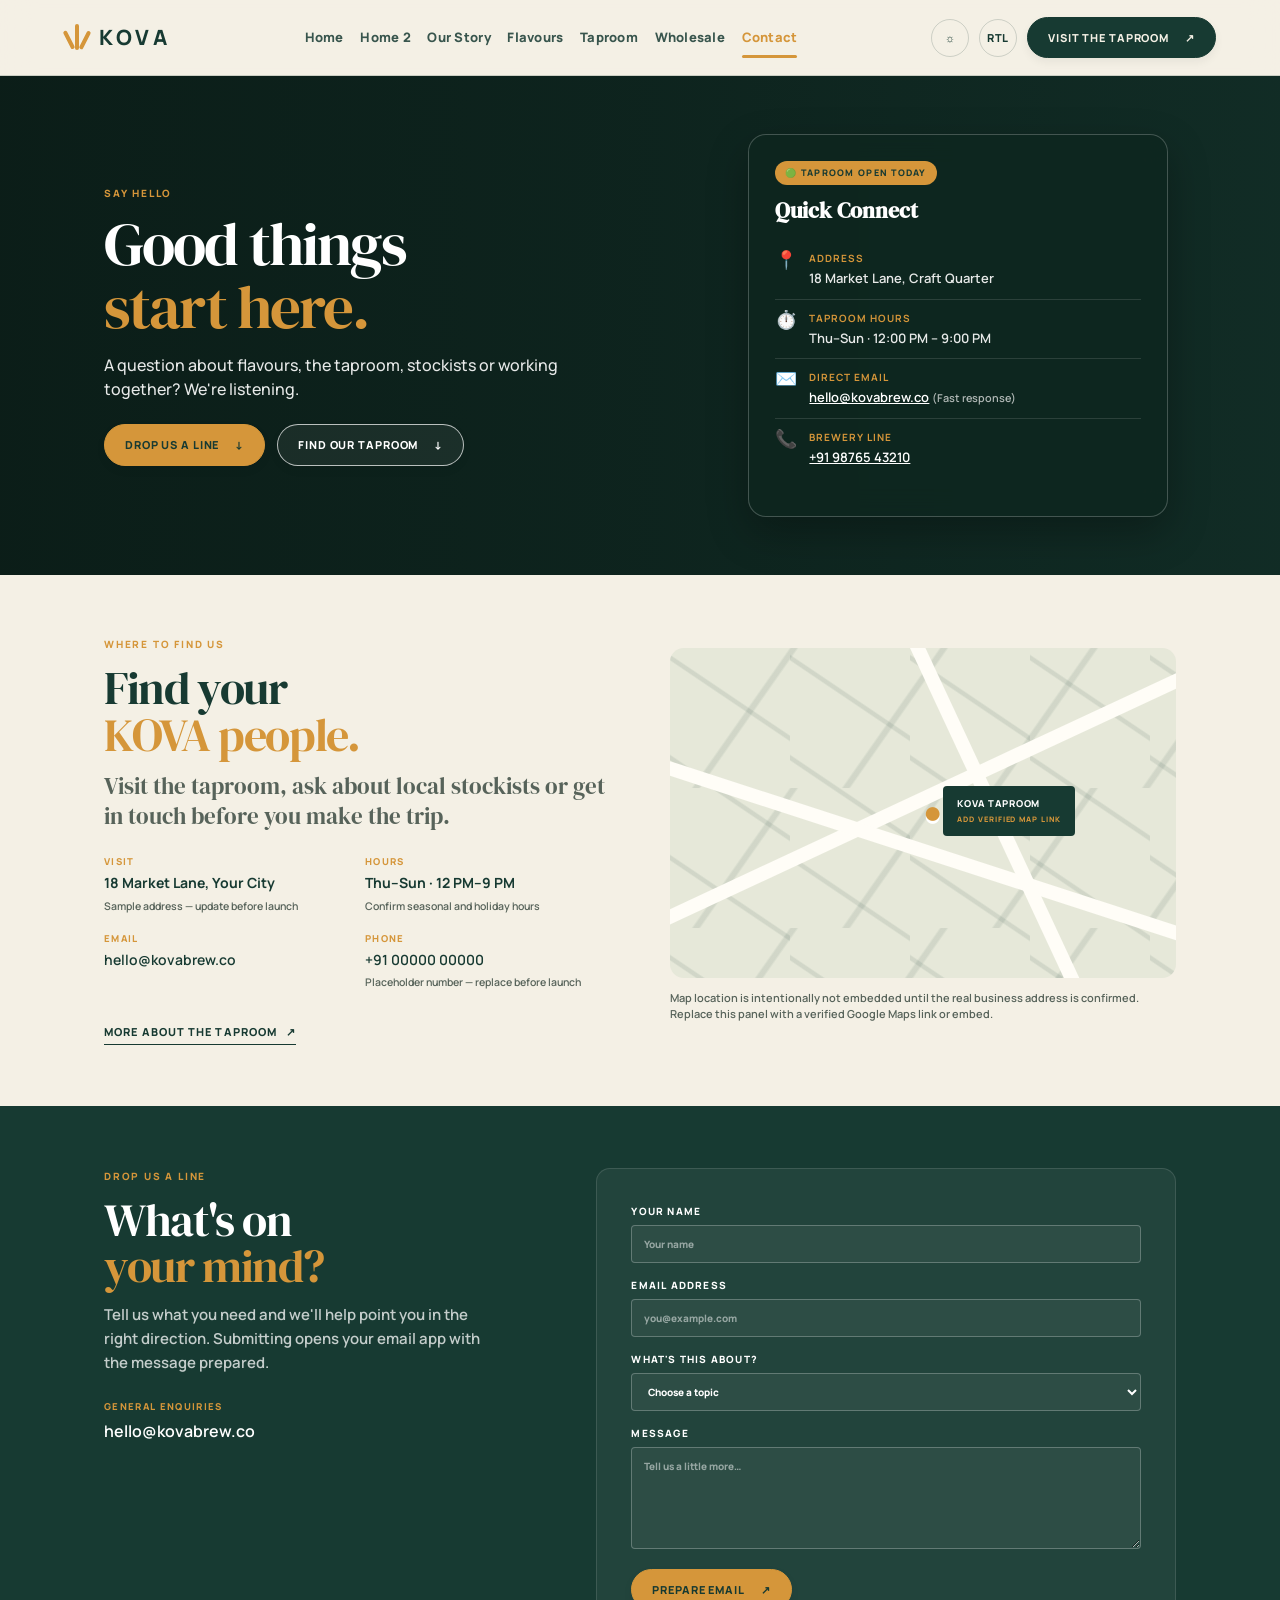
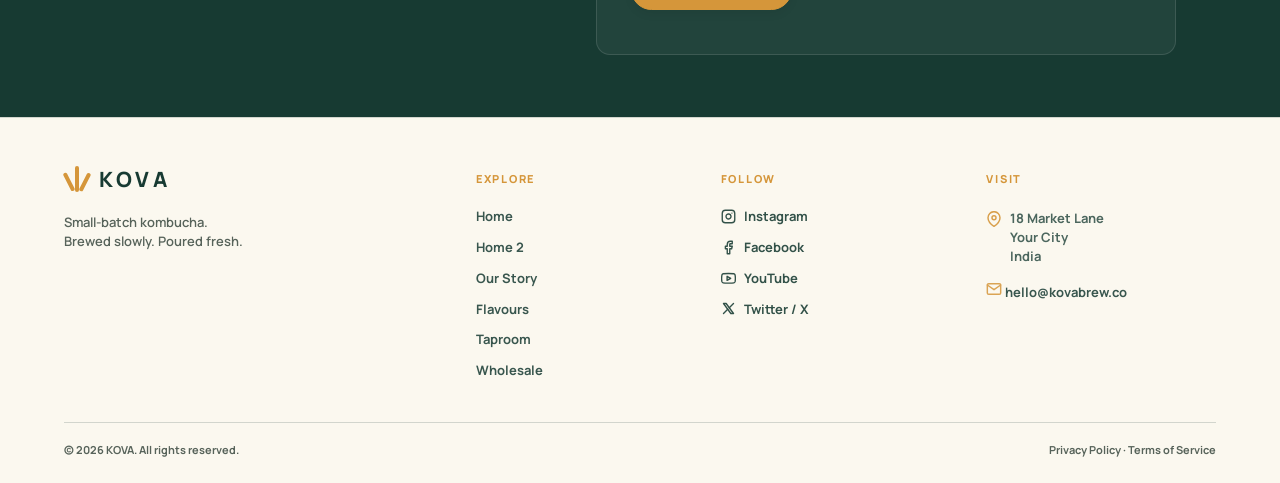
==== contact.html @ 0f9d7d35 "clientconcerns" ====
<!doctype html>
<html lang="en" data-theme="light">
<head>
  <meta charset="utf-8">
  <meta name="viewport" content="width=device-width, initial-scale=1, viewport-fit=cover">
  <meta name="theme-color" content="#f4f0e5">
  <meta name="description" content="KOVA small-batch kombucha — thoughtfully brewed tea, live culture and bright, real-ingredient flavours.">
  <title>Contact & Find Us | KOVA Kombucha</title>
  <link rel="icon" type="image/svg+xml" href="favicon.svg">
  <link rel="preconnect" href="https://fonts.googleapis.com">
  <link rel="preconnect" href="https://fonts.gstatic.com" crossorigin>
  <link href="https://fonts.googleapis.com/css2?family=DM+Serif+Display&family=Manrope:wght@400;500;600;700;800&family=DM+Sans:wght@400;500;600;700&family=Playfair+Display:ital,wght@0,500;0,600;1,500;1,600&display=swap" rel="stylesheet">
  <link rel="stylesheet" href="css/styles.css">
  <script src="js/script.js" defer></script>
</head>
<body id="top">
  <a class="skip-link" href="#main">Skip to content</a>

  <header class="site-header">
    <a class="brand" href="index.html" aria-label="KOVA home">
      <span class="brand-mark" aria-hidden="true"><i></i><i></i><i></i></span>
      <span>KOVA</span>
    </a>

    <nav class="desktop-nav" aria-label="Primary navigation">
      <a href="index.html">Home</a>
      <a href="home2.html">Home 2</a>
      <a href="story.html">Our Story</a>
      <a href="products.html">Flavours</a>
      <a href="taproom.html">Taproom</a>
      <a href="wholesale.html">Wholesale</a>
      <a href="contact.html" class="active">Contact</a>
    </nav>

    <div class="header-actions">
      <button class="theme-toggle" type="button" aria-label="Switch theme" title="Switch theme">
        <span class="sun">☼</span><span class="moon">◐</span>
      </button>
      <button class="rtl-toggle" type="button" aria-label="Toggle text direction" title="Toggle RTL mode">
        <span class="rtl-label">RTL</span>
      </button>
      <a class="header-cta" href="taproom.html">Visit the Taproom <span>↗</span></a>
      <button class="menu-toggle" type="button" aria-expanded="false" aria-controls="mobile-menu"
        aria-label="Open menu">
        <span></span><span></span><span></span>
      </button>
    </div>

    <div class="mobile-menu" id="mobile-menu">
      <nav aria-label="Mobile navigation">
        <a href="index.html">Home</a>
        <a href="home2.html">Home 2</a>
        <a href="story.html">Our Story</a>
        <a href="products.html">Flavours</a>
        <a href="taproom.html">Taproom</a>
        <a href="wholesale.html">Wholesale</a>
        <a href="contact.html" class="active">Contact</a>
      </nav>
      <a class="mobile-cta" href="taproom.html">Visit the Taproom <span>↗</span></a>
      <div class="mobile-socials"><a href="contact.html">Instagram</a><a href="contact.html">Facebook</a></div>
    </div>
  </header>

  <main id="main">
    <section class="page-hero hero-contact">
      <div class="hero-shade"></div>
      <div class="container hero-content">
        <div class="hero-grid">
          <div>
            <p class="eyebrow light">SAY HELLO</p>
            <h1>Good things<br><em>start here.</em></h1>
            <p class="hero-copy">A question about flavours, the taproom, stockists or working together? We're listening.</p>
            <div class="button-row">
              <a class="button button-lime" href="#enquiry">Drop Us A Line <span>↓</span></a>
              <a class="button button-ghost" href="#where">Find Our Taproom <span>↓</span></a>
            </div>
          </div>
          <div class="hero-visual-box">
            <div class="hero-feature-card">
              <span class="card-badge">🟢 Taproom Open Today</span>
              <h3>Quick Connect</h3>
              <div class="quick-contact-item">
                <span class="qc-icon">📍</span>
                <div>
                  <strong>Address</strong>
                  <p>18 Market Lane, Craft Quarter</p>
                </div>
              </div>
              <div class="quick-contact-item">
                <span class="qc-icon">⏱️</span>
                <div>
                  <strong>Taproom Hours</strong>
                  <p>Thu–Sun · 12:00 PM – 9:00 PM</p>
                </div>
              </div>
              <div class="quick-contact-item">
                <span class="qc-icon">✉️</span>
                <div>
                  <strong>Direct Email</strong>
                  <p><a href="mailto:hello@kovabrew.co">hello@kovabrew.co</a> <small style="opacity:0.75">(Fast response)</small></p>
                </div>
              </div>
              <div class="quick-contact-item">
                <span class="qc-icon">📞</span>
                <div>
                  <strong>Brewery Line</strong>
                  <p><a href="tel:+919876543210">+91 98765 43210</a></p>
                </div>
              </div>
            </div>
          </div>
        </div>
      </div>
    </section>

    <section class="section-pad" id="where">
      <div class="container contact-info-grid">
        <div>
          <p class="eyebrow">WHERE TO FIND US</p>
          <h2>Find your<br><em>KOVA people.</em></h2>
          <p class="lead">Visit the taproom, ask about local stockists or get in touch before you make the trip.</p>
          <div class="contact-details">
            <div><span>VISIT</span><b>18 Market Lane, Your City</b><small>Sample address — update before launch</small></div>
            <div><span>HOURS</span><b>Thu–Sun · 12 PM–9 PM</b><small>Confirm seasonal and holiday hours</small></div>
            <div><span>EMAIL</span><a href="mailto:hello@kovabrew.co">hello@kovabrew.co</a></div>
            <div><span>PHONE</span><a href="tel:+910000000000">+91 00000 00000</a><small>Placeholder number — replace before launch</small></div>
          </div>
          <a class="text-link" href="taproom.html">More about the taproom <span>↗</span></a>
        </div>
        <div class="map-panel">
          <div class="map-pattern">
            <span class="map-pin">●</span>
            <span class="map-road road-one"></span>
            <span class="map-road road-two"></span>
            <span class="map-road road-three"></span>
            <span class="map-label">KOVA TAPROOM<br><small>ADD VERIFIED MAP LINK</small></span>
          </div>
          <p class="fine-print">Map location is intentionally not embedded until the real business address is confirmed. Replace this panel with a verified Google Maps link or embed.</p>
        </div>
      </div>
    </section>

    <section class="section-pad contact-form-section" id="enquiry">
      <div class="container form-layout">
        <div>
          <p class="eyebrow light">DROP US A LINE</p>
          <h2>What's on<br><em>your mind?</em></h2>
          <p>Tell us what you need and we'll help point you in the right direction. Submitting opens your email app with the message prepared.</p>
          <div class="contact-mini">
            <span>GENERAL ENQUIRIES</span>
            <a href="mailto:hello@kovabrew.co">hello@kovabrew.co</a>
          </div>
        </div>
        <form class="contact-form mailto-form" data-subject="KOVA website enquiry">
          <label>YOUR NAME
            <input name="name" required placeholder="Your name">
          </label>
          <label>EMAIL ADDRESS
            <input type="email" name="email" required placeholder="you@example.com">
          </label>
          <label>WHAT'S THIS ABOUT?
            <select name="interest" required>
              <option value="">Choose a topic</option>
              <option>Flavours and products</option>
              <option>Taproom visit</option>
              <option>Where to buy</option>
              <option>Wholesale partnership</option>
              <option>Something else</option>
            </select>
          </label>
          <label>MESSAGE
            <textarea name="message" rows="5" required placeholder="Tell us a little more…"></textarea>
          </label>
          <button class="button button-lime" type="submit">Prepare email <span>↗</span></button>
          <p class="form-status" aria-live="polite"></p>
        </form>
      </div>
    </section>
  </main>

  <footer class="footer">
    <div class="footer-main">
      <div class="footer-brand">
        <a class="brand footer-logo" href="index.html">
          <span class="brand-mark" aria-hidden="true"><i></i><i></i><i></i></span>
          <span>KOVA</span>
        </a>
        <p>Small-batch kombucha.<br>Brewed slowly. Poured fresh.</p>
      </div>
      <div>
        <h4>EXPLORE</h4>
        <a href="index.html">Home</a>
        <a href="home2.html">Home 2</a>
        <a href="story.html">Our Story</a>
        <a href="products.html">Flavours</a>
        <a href="taproom.html">Taproom</a>
        <a href="wholesale.html">Wholesale</a>
      </div>
      <div>
        <h4>FOLLOW</h4>
        <a href="contact.html" class="social-link">
          <svg width="15" height="15" viewBox="0 0 24 24" fill="none" stroke="currentColor" stroke-width="2.2"
            stroke-linecap="round" stroke-linejoin="round">
            <rect x="2" y="2" width="20" height="20" rx="5" ry="5" />
            <path d="M16 11.37A4 4 0 1 1 12.63 8 4 4 0 0 1 16 11.37z" />
            <line x1="17.5" y1="6.5" x2="17.51" y2="6.5" />
          </svg>
          <span>Instagram</span>
        </a>
        <a href="contact.html" class="social-link">
          <svg width="15" height="15" viewBox="0 0 24 24" fill="none" stroke="currentColor" stroke-width="2.2"
            stroke-linecap="round" stroke-linejoin="round">
            <path d="M18 2h-3a5 5 0 0 0-5 5v3H7v4h3v8h4v-8h3l1-4h-4V7a1 1 0 0 1 1-1h3z" />
          </svg>
          <span>Facebook</span>
        </a>
        <a href="contact.html" class="social-link">
          <svg width="15" height="15" viewBox="0 0 24 24" fill="none" stroke="currentColor" stroke-width="2.2"
            stroke-linecap="round" stroke-linejoin="round">
            <path
              d="M22.54 6.42a2.78 2.78 0 0 0-1.94-2C18.88 4 12 4 12 4s-6.88 0-8.6.46a2.78 2.78 0 0 0-1.94 2A29 29 0 0 0 1 11.75a29 29 0 0 0 .46 5.33A2.78 2.78 0 0 0 3.4 19c1.72.46 8.6.46 8.6.46s6.88 0 8.6-.46a2.78 2.78 0 0 0 1.94-2 29 29 0 0 0 .46-5.25 29 29 0 0 0-.46-5.33z" />
            <polygon points="9.75 15.02 15.5 11.75 9.75 8.48 9.75 15.02" />
          </svg>
          <span>YouTube</span>
        </a>
        <a href="contact.html" class="social-link">
          <svg width="15" height="15" viewBox="0 0 24 24" fill="none" stroke="currentColor" stroke-width="2.2"
            stroke-linecap="round" stroke-linejoin="round">
            <path d="M4 4l11.733 16h4.267l-11.733 -16z" />
            <path d="M4 20l6.768 -6.768m2.46 -2.46l6.772 -6.772" />
          </svg>
          <span>Twitter / X</span>
        </a>
      </div>
      <div class="footer-visit">
        <h4>VISIT</h4>
        <div class="footer-visit-item">
          <svg width="16" height="16" viewBox="0 0 24 24" fill="none" stroke="currentColor" stroke-width="2.2"
            stroke-linecap="round" stroke-linejoin="round" aria-hidden="true">
            <path d="M21 10c0 7-9 13-9 13s-9-6-9-13a9 9 0 0 1 18 0z" />
            <circle cx="12" cy="10" r="3" />
          </svg>
          <p>18 Market Lane<br>Your City<br>India</p>
        </div>
        <a href="mailto:hello@kovabrew.co" class="footer-visit-item email-link">
          <svg width="16" height="16" viewBox="0 0 24 24" fill="none" stroke="currentColor" stroke-width="2.2"
            stroke-linecap="round" stroke-linejoin="round" aria-hidden="true">
            <path d="M4 4h16c1.1 0 2 .9 2 2v12c0 1.1-.9 2-2 2H4c-1.1 0-2-.9-2-2V6c0-1.1.9-2 2-2z" />
            <polyline points="22,6 12,13 2,6" />
          </svg>
          <span>hello@kovabrew.co</span>
        </a>
      </div>
    </div>
    <div class="footer-bottom">
      <span>© 2026 KOVA. All rights reserved.</span>
      <span><a href="#">Privacy Policy</a> · <a href="#">Terms of Service</a></span>
    </div>
  </footer>

  <!-- Floating Back to Top Button -->
  <button id="floating-back-to-top" class="floating-back-top" type="button" aria-label="Back to top"
    title="Back to top">
    <span>↑</span>
  </button>
</body>
</html>
---- css/styles.css ----
/* KOVA craft kombucha styles with retro craft branding, dark mode, RTL and responsive layout */
:root {
  --bg: #f4f0e5;
  --surface: #fbf8ef;
  --ink: #173a32;
  --muted: #57635a;
  --line: rgba(23, 58, 50, .18);
  --accent: #d5963a;
  --accent-2: #c9675f;
  --card: #e8e0cf;
  --dark: #173a32;
  --white: #fffdf7;
  --serif: "DM Serif Display", Georgia, serif;
  --sans: "Manrope", Arial, sans-serif;
  --forest: #173d32;
  --forest-deep: #102b24;
  --lime: #d9ff45;
  --cream: #f4f0e5;
  --paper: #fffdf7;
  --max: 1220px;
  --page-gutter: clamp(32px, 5vw, 84px);
  --radius: 8px;
  --shadow: 0 16px 45px rgba(18, 43, 35, .12);
}

html[data-theme="dark"] {
  --bg: #102c27;
  --surface: #173a32;
  --ink: #f7f1e4;
  --muted: #b8c4bc;
  --line: rgba(247, 241, 228, .2);
  --accent: #e0a14a;
  --accent-2: #d4776d;
  --card: #23453e;
  --dark: #0d211e;
  --white: #f7f1e4;
  --paper: #102c27;
  --cream: #173a32;
  --forest-deep: #0a1f1b;
}

* {
  box-sizing: border-box;
}

html {
  scroll-behavior: smooth;
  scroll-padding-top: 85px;
}

body {
  margin: 0;
  background: var(--bg);
  color: var(--ink);
  font-family: var(--sans);
  font-size: 15px;
  line-height: 1.6;
  overflow-x: hidden;
  font-weight: 600;
  transition: background-color .25s ease, color .25s ease;
}

a {
  color: inherit;
  text-decoration: none;
}

img {
  max-width: 100%;
  display: block;
}

button, input, select, textarea {
  font: inherit;
}

button {
  cursor: pointer;
}

.container {
  width: 100%;
  max-width: 1200px;
  margin-inline: auto;
  padding-inline: clamp(28px, 5vw, 64px);
  box-sizing: border-box;
}

.skip-link {
  position: absolute;
  left: -9999px;
  top: 10px;
  background: var(--accent);
  color: #173a32;
  padding: 8px 14px;
  font-weight: 800;
  font-size: 11px;
  border-radius: 4px;
  z-index: 100;
}

.skip-link:focus {
  left: 10px;
}

/* Site Header */
.site-header {
  height: 76px;
  display: flex;
  align-items: center;
  justify-content: space-between;
  gap: clamp(12px, 2vw, 24px);
  padding-inline: clamp(28px, 5vw, 64px);
  max-width: 1400px;
  margin-inline: auto;
  position: sticky;
  top: 0;
  z-index: 50;
  background: color-mix(in srgb, var(--bg) 94%, transparent);
  backdrop-filter: blur(16px);
  -webkit-backdrop-filter: blur(16px);
  color: var(--ink);
  border-bottom: 1px solid var(--line);
  font-family: var(--sans);
  box-sizing: border-box;
  width: 100%;
}

.brand {
  display: inline-flex;
  align-items: center;
  gap: 10px;
  font-weight: 800 !important;
  letter-spacing: .2em !important;
  font-size: 21px !important;
  line-height: 1 !important;
  flex: none;
  color: var(--ink) !important;
  text-decoration: none !important;
  font-family: var(--sans);
}

.brand-mark {
  width: 25px;
  height: 28px;
  position: relative;
  display: inline-block;
  flex-shrink: 0;
}

.brand-mark i {
  position: absolute;
  width: 3.5px;
  background: var(--accent);
  bottom: 2px;
  border-radius: 4px;
  transform: rotate(0deg);
}

.brand-mark i:nth-child(1) {
  height: 20px;
  left: 3px;
  transform: rotate(-27deg);
}

.brand-mark i:nth-child(2) {
  height: 26px;
  left: 11px;
}

.brand-mark i:nth-child(3) {
  height: 20px;
  right: 3px;
  transform: rotate(27deg);
}

.desktop-nav {
  display: flex;
  align-items: center;
  justify-content: center;
  gap: clamp(8px, 1.3vw, 20px);
  margin: auto;
  font-size: 13px;
  font-weight: 800;
  letter-spacing: .02em;
  font-family: var(--sans);
  white-space: nowrap;
}

.desktop-nav a {
  color: var(--ink);
  opacity: .85;
  transition: color .2s, opacity .2s, transform .2s;
  padding: 6px 0;
}

.mobile-menu a {
  transition: color .2s;
}

.desktop-nav a:hover,
.mobile-menu a:hover {
  color: var(--accent);
  opacity: 1;
  transform: translateY(-1px);
}

.desktop-nav a.active {
  color: var(--accent);
  opacity: 1;
  position: relative;
  font-weight: 800;
}

.desktop-nav a.active::after {
  content: "";
  position: absolute;
  bottom: -4px;
  left: 0;
  right: 0;
  height: 2.5px;
  background: var(--accent);
  border-radius: 2px;
}

.mobile-menu a.active {
  color: var(--accent);
  font-weight: 800;
  padding-left: 10px;
  border-left: 3px solid var(--accent);
}

.header-actions {
  display: flex;
  align-items: center;
  gap: 10px;
}

.theme-toggle,
.rtl-toggle {
  width: 38px;
  height: 38px;
  border: 1.5px solid var(--line);
  border-radius: 50%;
  background: transparent;
  color: var(--ink);
  display: inline-flex;
  align-items: center;
  justify-content: center;
  font-size: 11px;
  font-weight: 800;
  letter-spacing: .05em;
  padding: 0;
  flex-shrink: 0;
  transition: transform .2s, border-color .2s, color .2s;
  cursor: pointer;
  font-family: var(--sans);
}

.theme-toggle:hover,
.rtl-toggle:hover {
  border-color: var(--accent);
  color: var(--accent);
  transform: scale(1.05);
}

.theme-toggle .moon {
  display: none;
}

html[data-theme="dark"] .theme-toggle .sun {
  display: none;
}

html[data-theme="dark"] .theme-toggle .moon {
  display: inline;
}

.header-cta,
.mobile-cta,
.button {
  display: inline-flex;
  align-items: center;
  justify-content: center;
  gap: 10px;
  padding: 11px 20px;
  border-radius: 999px;
  text-transform: uppercase;
  letter-spacing: .08em;
  font-size: 11px;
  font-weight: 800;
  border: 1.5px solid var(--ink);
  box-shadow: 0 4px 10px rgba(0, 0, 0, .06);
  transition: transform .2s, box-shadow .2s, background .2s, color .2s;
  font-family: var(--sans);
}

.header-cta {
  background: var(--ink);
  color: var(--bg);
  border-color: var(--ink);
}

.header-cta:hover,
.button:hover {
  transform: translateY(-2px);
  box-shadow: 0 6px 16px rgba(0, 0, 0, .14);
}

.menu-toggle {
  display: none;
  background: none;
  border: 0;
  width: 38px;
  height: 38px;
  padding: 8px;
  cursor: pointer;
}

.menu-toggle span {
  height: 2.2px;
  background: var(--ink);
  display: block;
  margin: 5px 0;
  border-radius: 4px;
}

.mobile-menu {
  display: none;
}

/* Button Variants */
.button-row {
  display: flex;
  gap: 12px;
  flex-wrap: wrap;
  align-items: center;
}

.button-lime {
  background: var(--accent);
  color: #173a32;
  border-color: var(--accent);
}

.button-lime:hover {
  background: var(--ink);
  color: var(--bg);
  border-color: var(--ink);
}

.button-dark {
  background: var(--ink);
  color: var(--bg);
  border-color: var(--ink);
}

.button-ghost {
  border-color: rgba(255, 255, 255, .7);
  color: white;
  background: rgba(255, 255, 255, .06);
}

.button-ghost:hover {
  background: white;
  color: var(--forest);
}

.button-outline {
  border-color: var(--ink);
  color: var(--ink);
  background: transparent;
}

.button-outline:hover {
  background: var(--ink);
  color: var(--bg);
}

/* Compact Section Paddings & Spacing */
.section-pad {
  padding-block: clamp(38px, 4.8vw, 62px);
}

.eyebrow {
  font-size: 10px;
  font-weight: 800;
  letter-spacing: .18em;
  text-transform: uppercase;
  color: var(--accent);
  margin: 0 0 12px;
}

.eyebrow.light {
  color: var(--accent);
}

h1, h2, h3, p {
  margin-top: 0;
}

h1, h2 {
  font-family: var(--serif);
  font-weight: 400;
  line-height: 1.02;
  letter-spacing: -.03em;
  margin-bottom: 14px;
}

h1 {
  font-size: clamp(38px, 4.8vw, 66px);
  max-width: 720px;
}

h2 {
  font-size: clamp(30px, 3.6vw, 48px);
}

h1 em, h2 em {
  color: var(--accent);
  font-style: normal;
}

h3 {
  font-family: var(--serif);
  font-size: 22px;
  line-height: 1.2;
  margin-bottom: 8px;
}

.lead {
  font-family: var(--serif);
  font-size: clamp(19px, 1.8vw, 25px);
  line-height: 1.3;
  color: var(--muted);
  max-width: 650px;
  font-weight: 400;
  margin-bottom: 16px;
}

.text-link {
  display: inline-block;
  font-size: 11px;
  font-weight: 800;
  letter-spacing: .1em;
  text-transform: uppercase;
  border-bottom: 1.5px solid currentColor;
  padding-bottom: 3px;
  margin-top: 10px;
  transition: color .2s, transform .2s;
}

.text-link:hover {
  color: var(--accent);
  transform: translateX(3px);
}

.text-link span,
.button span,
.header-cta span,
.mobile-cta span {
  margin-left: 6px;
}

/* Compact Heroes with 2-Column Balanced Grids */
.hero-home, .page-hero {
  position: relative;
  isolation: isolate;
  display: flex;
  align-items: center;
  justify-content: center;
  min-height: clamp(440px, 52vh, 540px);
  padding-block: clamp(38px, 4.8vw, 58px);
  color: white;
  background-color: #173a32;
  background-size: cover;
  background-position: center;
  width: 100%;
  box-sizing: border-box;
}

.hero-home {
  background-image: url('https://images.unsplash.com/photo-1551024709-8f23befc6f87?auto=format&fit=crop&w=2000&q=88');
  background-position: center 55%;
}

.hero-products {
  background-image: url('https://images.unsplash.com/photo-1544145945-f90425340c7e?auto=format&fit=crop&w=2000&q=88');
}

.hero-story {
  background-image: url('https://images.unsplash.com/photo-1544787219-7f47de0d74c9?auto=format&fit=crop&w=2000&q=88');
}

.hero-taproom {
  background-image: url('https://images.unsplash.com/photo-1514933651103-005eec06c04b?auto=format&fit=crop&w=2000&q=88');
}

.hero-wholesale {
  background-image: linear-gradient(135deg, rgba(16, 43, 36, 0.94), rgba(10, 27, 23, 0.95)), url('https://images.unsplash.com/photo-1513558161293-cdaf765ed2fd?auto=format&fit=crop&w=2000&q=88');
}

.hero-contact {
  background-image: url('https://images.unsplash.com/photo-1517248135467-4c7edcad34c4?auto=format&fit=crop&w=2000&q=88');
}

.hero-shade {
  position: absolute;
  inset: 0;
  z-index: -1;
  background: linear-gradient(90deg, rgba(10, 27, 22, .92) 0%, rgba(10, 27, 22, .72) 50%, rgba(10, 27, 22, .45) 100%);
}

.hero-content {
  position: relative;
  width: 100%;
}

.hero-grid {
  display: grid;
  grid-template-columns: 1.15fr 0.85fr;
  gap: clamp(24px, 4vw, 48px);
  align-items: center;
  width: 100%;
}

.hero-copy {
  font-size: clamp(15px, 1.25vw, 17px);
  max-width: 500px;
  color: rgba(255, 255, 255, .9);
  margin-bottom: 22px;
  font-weight: 500;
  line-height: 1.55;
}

.hero-note {
  font-size: 10px;
  letter-spacing: .08em;
  margin: 18px 0 0;
  color: rgba(255, 255, 255, .72);
}

/* Unique Hero Right Cards */
.hero-visual-box {
  position: relative;
  display: flex;
  justify-content: center;
  align-items: center;
  width: 100%;
}

.hero-feature-card {
  background: rgba(14, 38, 31, 0.82);
  border: 1px solid rgba(255, 255, 255, 0.22);
  border-radius: 18px;
  padding: 24px 26px;
  backdrop-filter: blur(14px);
  -webkit-backdrop-filter: blur(14px);
  box-shadow: 0 16px 40px rgba(0, 0, 0, 0.28);
  width: 100%;
  max-width: 420px;
  margin-inline: auto;
}

.hero-feature-card .card-badge {
  display: inline-block;
  background: var(--accent);
  color: #173a32;
  font-size: 9px;
  font-weight: 800;
  letter-spacing: .14em;
  padding: 5px 10px;
  border-radius: 999px;
  margin-bottom: 12px;
  text-transform: uppercase;
}

.hero-feature-card h3 {
  color: white;
  font-size: 22px;
  margin-bottom: 16px;
}

/* Contact Hero Card */
.quick-contact-item {
  display: flex;
  align-items: flex-start;
  gap: 12px;
  padding: 10px 0;
  border-bottom: 1px solid rgba(255, 255, 255, 0.12);
  font-size: 13px;
}

.quick-contact-item:last-of-type {
  border-bottom: 0;
  margin-bottom: 14px;
}

.qc-icon {
  font-size: 18px;
  line-height: 1;
}

.quick-contact-item strong {
  display: block;
  color: var(--accent);
  font-size: 10px;
  letter-spacing: .1em;
  text-transform: uppercase;
  margin-bottom: 2px;
}

.quick-contact-item p {
  margin: 0;
  color: rgba(255, 255, 255, 0.9);
}

.quick-contact-item a {
  color: white;
  text-decoration: underline;
}

/* Wholesale Hero Card */
.wholesale-perks {
  list-style: none;
  padding: 0;
  margin: 0 0 16px;
}

.wholesale-perks li {
  display: flex;
  align-items: baseline;
  gap: 10px;
  font-size: 13px;
  color: rgba(255, 255, 255, 0.88);
  padding: 7px 0;
  border-bottom: 1px solid rgba(255, 255, 255, 0.1);
}

.wholesale-perks li span {
  color: var(--accent);
  font-size: 11px;
}

.wholesale-perks strong {
  color: white;
}

.partner-callout {
  display: flex;
  justify-content: space-between;
  align-items: center;
  background: rgba(255, 255, 255, 0.08);
  padding: 10px 14px;
  border-radius: 8px;
  font-size: 11px;
}

.partner-callout small {
  color: rgba(255, 255, 255, 0.7);
}

.partner-callout strong {
  color: var(--accent);
}

/* Taproom Board Card */
.board-header {
  display: flex;
  justify-content: space-between;
  align-items: center;
  font-size: 10px;
  letter-spacing: .12em;
  font-weight: 800;
  color: var(--accent);
  margin-bottom: 14px;
  padding-bottom: 10px;
  border-bottom: 1px solid rgba(255, 255, 255, 0.14);
}

.live-dot {
  display: inline-block;
  width: 7px;
  height: 7px;
  background: #39e75f;
  border-radius: 50%;
  margin-right: 5px;
  box-shadow: 0 0 8px #39e75f;
}

.tap-row {
  display: flex;
  align-items: center;
  justify-content: space-between;
  padding: 8px 0;
  border-bottom: 1px solid rgba(255, 255, 255, 0.08);
  font-size: 12.5px;
}

.tap-num {
  font-weight: 800;
  color: var(--accent);
  font-size: 10px;
  width: 24px;
}

.tap-name {
  flex: 1;
  color: white;
  font-weight: 700;
}

.tap-abv {
  color: rgba(255, 255, 255, 0.65);
  font-size: 11px;
}

.board-footer {
  display: flex;
  justify-content: space-between;
  align-items: center;
  margin-top: 14px;
  font-size: 11px;
  color: rgba(255, 255, 255, 0.8);
}

.board-link {
  color: var(--accent);
  font-weight: 800;
  text-transform: uppercase;
}

/* Story Hero Card */
.story-stat-pills {
  display: grid;
  grid-template-columns: repeat(3, 1fr);
  gap: 10px;
  margin-bottom: 16px;
}

.stat-pill {
  background: rgba(255, 255, 255, 0.08);
  border: 1px solid rgba(255, 255, 255, 0.12);
  border-radius: 10px;
  padding: 12px 8px;
  text-align: center;
}

.stat-pill strong {
  display: block;
  font-family: var(--serif);
  font-size: 20px;
  color: var(--accent);
}

.stat-pill small {
  display: block;
  font-size: 9px;
  color: rgba(255, 255, 255, 0.7);
  margin-top: 2px;
}

.story-note {
  font-style: italic;
  font-size: 12px;
  color: rgba(255, 255, 255, 0.85);
  margin: 0;
  border-left: 2px solid var(--accent);
  padding-left: 10px;
}

/* Products Hero Cans Showcase */
.hero-cans-lineup {
  display: flex;
  align-items: center;
  justify-content: center;
  gap: clamp(10px, 1.4vw, 16px);
  padding: 14px 0;
}

.hero-mini-can {
  width: clamp(84px, 8vw, 98px);
  height: clamp(235px, 24vw, 275px);
  border-radius: 18px;
  display: flex;
  flex-direction: column;
  justify-content: space-between;
  padding: 18px 8px;
  text-align: center;
  color: white;
  border: 1.5px solid rgba(255, 255, 255, 0.45);
  box-shadow: 0 16px 32px rgba(0, 0, 0, 0.38);
  transition: transform .3s cubic-bezier(0.2, 0.8, 0.2, 1), box-shadow .3s ease;
  position: relative;
  overflow: hidden;
  box-sizing: border-box;
}

/* Realistic Can Top Rim */
.hero-mini-can::before {
  content: "";
  position: absolute;
  top: 0;
  left: 14%;
  right: 14%;
  height: 5px;
  background: rgba(255, 255, 255, 0.65);
  border-radius: 0 0 5px 5px;
  z-index: 3;
}

/* Metallic Sheen Highlight */
.hero-mini-can::after {
  content: "";
  position: absolute;
  inset: 0;
  background: linear-gradient(90deg, rgba(255, 255, 255, 0.22) 0%, rgba(255, 255, 255, 0.06) 35%, transparent 60%, rgba(0, 0, 0, 0.18) 100%);
  pointer-events: none;
  z-index: 2;
}

.hero-mini-can:hover {
  transform: translateY(-12px) scale(1.06);
  box-shadow: 0 24px 44px rgba(0, 0, 0, 0.48);
  z-index: 10;
}

.hero-mini-can small {
  font-size: 8px;
  letter-spacing: .12em;
  font-weight: 800;
  position: relative;
  z-index: 4;
  opacity: .95;
  text-shadow: 0 1px 2px rgba(0, 0, 0, 0.3);
}

.hero-mini-can strong {
  font-family: var(--serif);
  font-size: 14.5px;
  line-height: 1.1;
  letter-spacing: .02em;
  position: relative;
  z-index: 4;
  text-shadow: 0 1px 3px rgba(0, 0, 0, 0.4);
}

.hero-mini-can span {
  font-size: 7.5px;
  letter-spacing: .12em;
  font-weight: 700;
  opacity: .9;
  position: relative;
  z-index: 4;
  text-shadow: 0 1px 2px rgba(0, 0, 0, 0.3);
}

.hero-mini-can.can-1 {
  background: linear-gradient(135deg, #c7802b, #84420a);
  transform: rotate(-3deg);
}

.hero-mini-can.can-2 {
  background: linear-gradient(135deg, #7e4261, #451731);
  transform: translateY(-10px);
}

.hero-mini-can.can-3 {
  background: linear-gradient(135deg, #c46274, #7d2e3f);
  transform: rotate(3deg);
}

.hero-mini-can.can-4 {
  background: linear-gradient(135deg, #66833f, #324719);
  transform: translateY(-5px) rotate(6deg);
}

/* Home Hero Bottle Visual */
.hero-home-visual {
  min-height: 280px;
  position: relative;
  display: grid;
  place-items: center;
  width: 100%;
  max-width: 320px;
  margin-inline: auto;
}

.hero-orb {
  position: absolute;
  width: 250px;
  height: 250px;
  border-radius: 50%;
  background: radial-gradient(circle at 40% 35%, #f4c76e, #d08a3a 52%, #a94f45 100%);
  filter: saturate(.9);
}

.hero-bottle {
  position: relative;
  width: 120px;
  height: 275px;
  z-index: 2;
  filter: drop-shadow(14px 18px 18px rgba(0,0,0,.22));
  transform: rotate(5deg);
}

.bottle-cap {
  width: 34px;
  height: 12px;
  background: #243c35;
  border-radius: 4px 4px 2px 2px;
  margin: 0 auto;
}

.bottle-neck {
  width: 44px;
  height: 52px;
  background: linear-gradient(90deg, #bd7841, #efb563 45%, #a85f36);
  margin: 0 auto;
  border-radius: 4px 4px 14px 14px;
}

.bottle-body {
  height: 210px;
  width: 120px;
  background: linear-gradient(90deg, #b9683d, #e9a34d 45%, #a74c3c);
  border-radius: 20px 20px 26px 26px;
  position: relative;
  overflow: hidden;
}

.bottle-label {
  position: absolute;
  z-index: 2;
  left: 10px;
  right: 10px;
  top: 38px;
  background: #f5ecd8;
  color: #173a32;
  min-height: 125px;
  text-align: center;
  padding: 10px 6px;
  display: flex;
  flex-direction: column;
  justify-content: center;
  gap: 3px;
  border: 1.5px solid #173a32;
}

.bottle-label span {
  font-weight: 800;
  letter-spacing: .18em;
  font-size: 8px;
}

.bottle-label strong {
  font-family: var(--serif);
  font-size: 15px;
  line-height: .95;
}

.hero-badge-pill {
  position: absolute;
  z-index: 3;
  right: 12px;
  bottom: 12px;
  background: var(--surface);
  color: var(--ink);
  border: 1.5px solid var(--ink);
  border-radius: 50%;
  width: 76px;
  height: 76px;
  display: flex;
  flex-direction: column;
  align-items: center;
  justify-content: center;
  text-align: center;
  font-size: 8px;
  font-weight: 800;
  letter-spacing: .1em;
  box-shadow: 0 8px 20px rgba(0, 0, 0, .14);
}

.hero-badge-pill strong {
  font-size: 18px;
  font-family: var(--serif);
  line-height: 1;
  color: var(--accent);
}

/* Compact Ticker */
.ticker {
  overflow: hidden;
  border-block: 1px solid var(--line);
  white-space: nowrap;
  background: var(--surface);
  color: var(--ink);
}

.ticker div {
  display: flex;
  align-items: center;
  gap: 24px;
  padding: 9px 0;
  width: max-content;
  animation: scroll 26s linear infinite;
  font-size: 10.5px;
  font-weight: 800;
  letter-spacing: .15em;
}

.ticker b {
  color: var(--accent);
}

@keyframes scroll {
  to {
    transform: translateX(-50%);
  }
}

/* Intro Section */
.intro-section {
  background: var(--surface);
}

.intro-grid {
  display: grid;
  grid-template-columns: 1.15fr 0.85fr;
  gap: clamp(24px, 4vw, 50px);
  align-items: center;
}

.intro-copy {
  display: flex;
  flex-direction: column;
}

.intro-pills {
  display: flex;
  flex-wrap: wrap;
  gap: 8px;
  margin: 14px 0 16px;
}

.intro-pills span {
  display: inline-flex;
  align-items: center;
  gap: 5px;
  background: var(--bg);
  color: var(--ink);
  font-size: 11px;
  font-weight: 800;
  letter-spacing: .04em;
  padding: 6px 13px;
  border-radius: 999px;
  border: 1px solid var(--line);
}

.home-features {
  display: grid;
  grid-template-columns: repeat(4, 1fr);
  gap: 16px;
  margin-top: 26px;
}

.home-card {
  background: var(--bg);
  border: 1px solid var(--line);
  border-radius: 16px;
  padding: 20px 18px;
  transition: transform .25s ease, border-color .25s ease, box-shadow .25s ease;
}

.home-card:hover {
  transform: translateY(-4px);
  border-color: var(--accent);
  box-shadow: 0 10px 24px rgba(0, 0, 0, .08);
}

.home-card .card-num {
  font-size: 9.5px;
  font-weight: 800;
  color: var(--accent);
  letter-spacing: .14em;
  margin-bottom: 8px;
}

.home-card h3 {
  font-family: var(--serif);
  font-size: 19px;
  margin-bottom: 6px;
  line-height: 1.15;
}

.home-card p {
  font-size: 13px;
  font-weight: 500;
  color: var(--muted);
  margin: 0;
  line-height: 1.45;
}

.intro-art {
  height: 310px;
  position: relative;
  background: linear-gradient(140deg, rgba(23, 58, 50, .15), rgba(213, 150, 58, .2)), url('https://images.unsplash.com/photo-1556910103-1c02745aae4d?auto=format&fit=crop&w=1200&q=85') center/cover;
  border-radius: 120px 0 120px 0;
  box-shadow: 0 14px 30px rgba(0, 0, 0, .1);
  border: 1.5px solid var(--line);
}

.art-tag {
  position: absolute;
  bottom: 14px;
  right: 14px;
  background: var(--accent);
  color: #173a32;
  padding: 7px 12px;
  font-size: 8.5px;
  font-weight: 800;
  letter-spacing: .14em;
  border-radius: 4px;
}

/* Flavour & Product Section */
.flavor-section {
  background: var(--bg);
}

.section-heading {
  display: flex;
  align-items: flex-end;
  justify-content: space-between;
  gap: 24px;
  margin-bottom: 28px;
}

.section-heading h2 {
  margin-bottom: 0;
}

.heading-note {
  max-width: 380px;
  color: var(--muted);
  font-size: 13.5px;
  margin-bottom: 2px;
}

.product-grid {
  display: grid;
  grid-template-columns: repeat(3, minmax(0, 1fr));
  gap: 18px;
}

.product-grid-four {
  grid-template-columns: repeat(4, minmax(0, 1fr));
}

.product-card {
  min-width: 0;
  background: var(--surface);
  border: 1px solid var(--line);
  border-radius: 16px;
  overflow: hidden;
  transition: transform .25s, box-shadow .25s;
}

.product-card:hover {
  transform: translateY(-5px);
  box-shadow: 0 12px 24px rgba(0, 0, 0, .08);
}

.product-image {
  height: 290px;
  position: relative;
  overflow: hidden;
  background: #d4d8c5;
  background-size: cover;
  background-position: center;
  display: grid;
  place-items: center;
}

.img-ginger {
  background-image: linear-gradient(130deg, rgba(237, 174, 72, .2), rgba(33, 61, 42, .12)), url('https://images.unsplash.com/photo-1513558161293-7c0a3b5a5b9d?auto=format&fit=crop&w=900&q=85');
}

.img-berry {
  background-image: linear-gradient(130deg, rgba(70, 34, 64, .15), rgba(27, 46, 35, .15)), url('https://images.unsplash.com/photo-1490474418585-ba9bad8fd0ea?auto=format&fit=crop&w=900&q=85');
}

.img-hibiscus {
  background-image: linear-gradient(130deg, rgba(151, 67, 83, .2), rgba(247, 214, 174, .15)), url('https://images.unsplash.com/photo-1490750967868-88aa4486c946?auto=format&fit=crop&w=900&q=85');
}

.img-mango {
  background-image: linear-gradient(130deg, rgba(215, 154, 44, .25), rgba(34, 76, 46, .1)), url('https://images.unsplash.com/photo-1553279768-865429fa0078?auto=format&fit=crop&w=900&q=85');
}

.product-number {
  position: absolute;
  top: 14px;
  left: 14px;
  background: var(--surface);
  color: var(--ink);
  padding: 6px 8px;
  font-size: 8.5px;
  letter-spacing: .12em;
  font-weight: 800;
  border-radius: 4px;
}

.can {
  width: 110px;
  height: 220px;
  border-radius: 18px 18px 14px 14px;
  box-shadow: inset -10px 0 12px rgba(0, 0, 0, .12), 0 16px 22px rgba(0, 0, 0, .2);
  border: 1.5px solid rgba(255, 255, 255, .6);
  display: flex;
  align-items: center;
  flex-direction: column;
  padding: 14px 8px;
  color: white;
  text-align: center;
  transform: rotate(-4deg);
  background: linear-gradient(90deg, rgba(255, 255, 255, .2), transparent 24%, rgba(0, 0, 0, .1) 85%), #bd7a2c;
}

.can small {
  font-size: 10px;
  letter-spacing: .2em;
  border-bottom: 1px solid rgba(255, 255, 255, .7);
  padding-bottom: 5px;
  width: 100%;
}

.can b {
  font-family: var(--serif);
  font-size: 17px;
  line-height: 1.05;
  margin: auto 0;
  font-weight: 700;
}

.can i {
  font-size: 6.5px;
  font-style: normal;
  letter-spacing: .1em;
}

.can-amber {
  background-color: #bd7a2c;
}

.can-berry {
  background-color: #713d58;
}

.can-pink {
  background-color: #b85d6e;
}

.can-green {
  background-color: #5d773a;
}

.product-meta {
  display: flex;
  justify-content: space-between;
  align-items: flex-start;
  padding: 16px 18px;
}

.product-meta h3 {
  font-size: 18px;
  margin-bottom: 2px;
}

.product-meta p {
  font-size: 12px;
  color: var(--muted);
  margin: 0;
}

.flavour-dot {
  display: block;
  width: 12px;
  height: 12px;
  border-radius: 50%;
  margin-top: 4px;
}

.dot-amber {
  background: #d6a03d;
}

.dot-berry {
  background: #8e4d71;
}

.dot-pink {
  background: #cf7f8b;
}

.center {
  text-align: center;
  margin-top: 24px;
}

/* Process Section */
.process-section {
  background: var(--dark);
  color: var(--white);
}

.process-layout {
  display: grid;
  grid-template-columns: 1fr 1fr;
  gap: clamp(28px, 5vw, 64px);
  align-items: center;
}

.process-photo {
  min-height: 480px;
  background: url('https://images.unsplash.com/photo-1516594915697-87eb3b1c14ea?auto=format&fit=crop&w=1200&q=88') center/cover;
  position: relative;
  border-radius: 12px;
}

.process-photo:after {
  content: 'SMALL BATCH / ALL HEART';
  position: absolute;
  bottom: 18px;
  left: 18px;
  background: var(--accent);
  color: #173a32;
  padding: 9px 12px;
  font-size: 8.5px;
  font-weight: 800;
  letter-spacing: .1em;
}

.process-photo-alt {
  background-image: url('https://images.unsplash.com/photo-1515586000433-45406d8e6662?auto=format&fit=crop&w=1200&q=88');
}

.process-steps {
  margin: 24px 0;
  border-top: 1px solid rgba(255, 255, 255, .2);
}

.process-steps > div {
  display: grid;
  grid-template-columns: 36px .75fr 1.4fr;
  gap: 10px;
  align-items: baseline;
  padding: 12px 0;
  border-bottom: 1px solid rgba(255, 255, 255, .15);
}

.process-steps span {
  color: var(--accent);
  font-size: 10px;
  font-weight: 800;
}

.process-steps b {
  font-size: 14px;
}

.process-steps small {
  color: rgba(255, 255, 255, .7);
  font-size: 12px;
}

.link-lime {
  color: var(--accent);
}

/* Seasonal Section */
.seasonal-section {
  background: var(--surface);
}

.seasonal-grid {
  display: grid;
  grid-template-columns: .9fr 1.1fr;
  gap: clamp(24px, 5vw, 60px);
  align-items: center;
}

.seasonal-copy p:not(.eyebrow) {
  max-width: 440px;
  color: var(--muted);
  margin-bottom: 20px;
}

.seasonal-image {
  height: 380px;
  position: relative;
  background: url('https://images.unsplash.com/photo-1490474418585-ba9bad8fd0ea?auto=format&fit=crop&w=1200&q=88') center/cover;
  border-radius: 12px;
}

.seasonal-image-alt {
  background-image: url('https://images.unsplash.com/photo-1518843875459-f738682238a6?auto=format&fit=crop&w=1200&q=88');
}

.seasonal-label {
  position: absolute;
  right: -10px;
  bottom: 24px;
  background: var(--accent);
  color: #173a32;
  padding: 14px 18px;
  font-size: 9px;
  line-height: 1.4;
  letter-spacing: .1em;
  font-weight: 800;
}

.seasonal-label b {
  font-size: 12px;
}

/* Taproom Banner */
.taproom-banner {
  display: grid;
  grid-template-columns: 1.15fr .85fr;
  background: #173a32;
  color: white;
}

.taproom-image {
  min-height: 440px;
  background: url('https://images.unsplash.com/photo-1514933651103-005eec06c04b?auto=format&fit=crop&w=1400&q=88') center/cover;
}

.taproom-content {
  align-self: center;
  padding: clamp(30px, 5vw, 65px);
}

.taproom-content p:not(.eyebrow) {
  color: rgba(255, 255, 255, .82);
  max-width: 400px;
  margin-bottom: 22px;
}

/* Find Section */
.find-section {
  background: var(--bg);
}

.find-grid {
  display: grid;
  grid-template-columns: .9fr 1.1fr;
  gap: clamp(24px, 5vw, 60px);
  align-items: center;
}

.find-grid > div:first-child > p:not(.eyebrow) {
  max-width: 440px;
  color: var(--muted);
  margin-bottom: 20px;
}

.find-image {
  height: 380px;
  position: relative;
  background: url('https://images.unsplash.com/photo-1551024709-8f23befc6f87?auto=format&fit=crop&w=1200&q=88') center/cover;
  border-radius: 12px;
}

.image-note {
  position: absolute;
  left: 14px;
  bottom: 14px;
  background: var(--surface);
  color: var(--ink);
  padding: 8px 11px;
  font-size: 8.5px;
  font-weight: 800;
  letter-spacing: .12em;
}

/* CTA Strip */
.cta-strip {
  background: var(--dark);
  color: white;
  padding-block: 44px;
}

.cta-strip-inner {
  display: flex;
  align-items: center;
  justify-content: space-between;
  gap: 24px;
}

.cta-strip h2 {
  font-size: clamp(28px, 3.6vw, 42px);
  margin: 0;
}

.cta-strip .eyebrow {
  margin-bottom: 8px;
}

/* Bottled Section */
.bottled-section {
  background: var(--surface);
}

.bottled-grid {
  display: grid;
  grid-template-columns: 1fr 1fr;
  gap: clamp(24px, 5vw, 60px);
  align-items: center;
}

.bottled-photo {
  min-height: 440px;
  background: url('https://images.unsplash.com/photo-1600271886742-f049cd451bba?auto=format&fit=crop&w=1200&q=88') center/cover;
  border-radius: 12px;
}

.check-list {
  list-style: none;
  padding: 0;
  margin: 18px 0 22px;
}

.check-list li {
  padding: 9px 0 9px 24px;
  border-bottom: 1px solid var(--line);
  position: relative;
  font-size: 14px;
}

.check-list li:before {
  content: '✓';
  position: absolute;
  left: 0;
  color: var(--accent);
  font-weight: 800;
}

.fine-print {
  font-size: 11px;
  color: var(--muted);
  line-height: 1.5;
  margin-top: 12px;
}

.tag {
  display: inline-block;
  margin-top: 8px;
  padding: 4px 7px;
  background: var(--accent);
  color: #173a32;
  font-size: 8.5px;
  font-weight: 800;
  letter-spacing: .1em;
  border-radius: 3px;
}

/* Story Intro */
.story-intro {
  grid-template-columns: .6fr 1.2fr .9fr;
}

.story-photo {
  height: 360px;
  background: url('https://images.unsplash.com/photo-1515586000433-45406d8e6662?auto=format&fit=crop&w=900&q=85') center/cover;
  border-radius: 12px;
}

/* Values Section */
.values-section {
  background: var(--surface);
}

.values-section h2 {
  margin-bottom: 30px;
}

.values-grid {
  display: grid;
  grid-template-columns: repeat(3, 1fr);
  gap: 22px;
}

.values-grid article {
  border-top: 1px solid var(--line);
  padding-top: 18px;
}

.values-grid article span {
  font-size: 11px;
  color: var(--accent);
  font-weight: 800;
}

.values-grid h3 {
  margin-top: 16px;
}

.values-grid p {
  font-size: 13.5px;
  color: var(--muted);
  max-width: 300px;
}

/* Taproom Visit Details */
.visit-grid {
  display: grid;
  grid-template-columns: .9fr 1.1fr;
  gap: clamp(24px, 5vw, 60px);
  align-items: center;
}

.visit-details {
  border-top: 1px solid var(--line);
  margin: 20px 0;
}

.visit-details > div {
  padding: 10px 0;
  border-bottom: 1px solid var(--line);
  display: grid;
  gap: 4px;
}

.visit-details span,
.contact-details span,
.contact-mini span {
  font-size: 9.5px;
  letter-spacing: .14em;
  font-weight: 800;
  color: var(--accent);
}

.visit-details b {
  font-size: 14px;
}

.notice {
  font-size: 11px;
  color: #936d26;
  background: #fbf0d2;
  padding: 8px 12px;
  margin-bottom: 16px;
  border-radius: 4px;
}

html[data-theme="dark"] .notice {
  background: #3a2c14;
  color: #f7d58a;
}

.taproom-interior {
  min-height: 480px;
  position: relative;
  background: url('https://images.unsplash.com/photo-1514933651103-005eec06c04b?auto=format&fit=crop&w=1200&q=88') center/cover;
  border-radius: 12px;
}

/* Taproom Offer */
.taproom-offer {
  background: var(--surface);
}

.offer-grid {
  display: grid;
  grid-template-columns: repeat(3, 1fr);
  gap: 20px;
}

.offer-image {
  height: 220px;
  background-size: cover;
  background-position: center;
  margin-bottom: 16px;
  border-radius: 10px;
}

.offer-flight {
  background-image: url('https://images.unsplash.com/photo-1544145945-f90425340c7e?auto=format&fit=crop&w=900&q=85');
}

.offer-taps {
  background-image: url('https://images.unsplash.com/photo-1514933651103-005eec06c04b?auto=format&fit=crop&w=900&q=85');
}

.offer-people {
  background-image: url('https://images.unsplash.com/photo-1528605248644-14dd04022da1?auto=format&fit=crop&w=900&q=85');
}

.offer-grid article > p:not(.eyebrow) {
  font-size: 13px;
  color: var(--muted);
  max-width: 320px;
}

/* Wholesale */
.wholesale-intro {
  max-width: 720px;
}

.wholesale-grid {
  display: grid;
  grid-template-columns: repeat(3, 1fr);
  gap: 20px;
}

.wholesale-grid article {
  position: relative;
}

.option-number {
  position: absolute;
  z-index: 2;
  top: 10px;
  left: 10px;
  background: var(--accent);
  color: #173a32;
  padding: 6px 8px;
  font-size: 9px;
  font-weight: 800;
  border-radius: 4px;
}

.option-photo {
  height: 240px;
  background-size: cover;
  background-position: center;
  margin-bottom: 16px;
  border-radius: 10px;
}

.option-bottles {
  background-image: url('https://images.unsplash.com/photo-1600271886742-f049cd451bba?auto=format&fit=crop&w=900&q=85');
}

.option-keg {
  background-image: url('https://images.unsplash.com/photo-1514933651103-005eec06c04b?auto=format&fit=crop&w=900&q=85');
}

.option-service {
  background-image: url('https://images.unsplash.com/photo-1559329007-40df8a9345d8?auto=format&fit=crop&w=900&q=85');
}

.wholesale-grid article > p:not(.eyebrow) {
  font-size: 13px;
  color: var(--muted);
}

/* Forms */
.wholesale-form-section,
.contact-form-section {
  background: var(--dark);
  color: white;
}

.form-layout {
  display: grid;
  grid-template-columns: .85fr 1.15fr;
  gap: clamp(24px, 5vw, 65px);
  align-items: start;
}

.form-layout > div > p:not(.eyebrow) {
  max-width: 400px;
  color: rgba(255, 255, 255, .75);
}

.contact-mini {
  margin-top: 24px;
  display: grid;
  gap: 4px;
}

.contact-mini a {
  font-size: 16px;
}

.contact-form {
  background: rgba(255, 255, 255, .05);
  padding: clamp(18px, 3.5vw, 34px);
  border: 1px solid rgba(255, 255, 255, .12);
  border-radius: 14px;
}

.contact-form label {
  display: block;
  font-size: 10px;
  letter-spacing: .12em;
  font-weight: 800;
  margin-bottom: 14px;
  text-transform: uppercase;
}

.contact-form input,
.contact-form select,
.contact-form textarea {
  display: block;
  width: 100%;
  margin-top: 6px;
  border: 1px solid rgba(255, 255, 255, .25);
  background: rgba(255, 255, 255, .05);
  padding: 10px 12px;
  color: white;
  border-radius: 4px;
  outline-offset: 3px;
}

.contact-form select option {
  color: var(--ink);
  background: var(--surface);
}

.contact-form input::placeholder,
.contact-form textarea::placeholder {
  color: rgba(255, 255, 255, .5);
}

.contact-form textarea {
  resize: vertical;
}

.contact-form .button {
  margin-top: 6px;
}

.form-status {
  font-size: 12px;
  color: var(--accent);
  margin: 10px 0 0;
  font-weight: 700;
}

/* Contact Info & Map */
.contact-info-grid {
  display: grid;
  grid-template-columns: 1fr 1fr;
  gap: clamp(24px, 5vw, 60px);
  align-items: center;
}

.contact-details {
  display: grid;
  grid-template-columns: 1fr 1fr;
  gap: 16px;
  margin: 22px 0;
}

.contact-details > div {
  display: grid;
  gap: 3px;
  align-content: start;
}

.contact-details b,
.contact-details a {
  font-size: 14px;
}

.contact-details small {
  font-size: 10.5px;
  color: var(--muted);
}

.map-panel {
  min-width: 0;
}

.map-pattern {
  height: 330px;
  background: #e6e8d9;
  position: relative;
  overflow: hidden;
  border-radius: 14px;
  background-image: linear-gradient(34deg, transparent 48%, rgba(23, 61, 50, .1) 49%, rgba(23, 61, 50, .1) 51%, transparent 52%), linear-gradient(125deg, transparent 48%, rgba(23, 61, 50, .1) 49%, rgba(23, 61, 50, .1) 51%, transparent 52%);
  background-size: 120px 100px, 150px 140px;
}

html[data-theme="dark"] .map-pattern {
  background: #173a32;
}

.map-road {
  position: absolute;
  display: block;
  background: #fffdf7;
  height: 14px;
  width: 150%;
  top: 40%;
  left: -20%;
  transform: rotate(-25deg);
}

.road-two {
  top: 62%;
  transform: rotate(18deg);
}

.road-three {
  top: 18%;
  transform: rotate(65deg);
}

.map-pin {
  position: absolute;
  left: 50%;
  top: 42%;
  z-index: 2;
  color: var(--accent);
  font-size: 32px;
  text-shadow: 0 3px 0 white;
}

.map-pattern .map-label {
  position: absolute;
  left: calc(50% + 20px);
  top: 42%;
  background: var(--dark);
  color: white;
  padding: 10px 14px;
  font-size: 9.5px;
  font-weight: 800;
  letter-spacing: .1em;
  border-radius: 4px;
}

.map-pattern .map-label small {
  font-size: 7.5px;
  color: var(--accent);
}

.map-label {
  font-size: 10px;
  font-weight: 800;
  letter-spacing: .16em;
  color: var(--accent);
  margin-bottom: 10px;
  display: block;
}

/* Footer & Social Media Links Styling */
.footer {
  background: var(--surface);
  color: var(--ink);
  border-top: 1px solid var(--line);
  padding: 48px clamp(28px, 5vw, 64px) 24px;
  font-family: var(--sans);
  box-sizing: border-box;
  width: 100%;
}

.footer-main {
  display: grid;
  grid-template-columns: 1.8fr 1fr 1.1fr 1.1fr;
  gap: 36px;
  align-items: start;
  padding-bottom: 36px;
  max-width: 1450px;
  margin: 0 auto;
}

.footer-main > div:not(.footer-brand) {
  display: flex;
  flex-direction: column;
  align-items: flex-start;
}

.footer-logo {
  color: var(--ink);
}

.footer-brand p {
  color: var(--muted);
  font-size: 13px;
  font-weight: 600;
  margin-top: 12px;
  line-height: 1.5;
}

.footer h4 {
  font-size: 11px;
  letter-spacing: .16em;
  margin: 4px 0 14px;
  color: var(--accent);
  font-weight: 800;
  text-transform: uppercase;
}

.footer-main > div:not(.footer-brand) a,
.footer-main > div:not(.footer-brand) p {
  display: block;
  color: var(--ink);
  opacity: .85;
  font-size: 13px;
  font-weight: 700;
  margin: 5px 0;
  transition: color .2s, transform .2s, opacity .2s;
}

.footer-main div:not(.footer-brand) a:not(.social-link):not(.footer-visit-item):hover {
  color: var(--accent) !important;
  opacity: 1 !important;
  transform: translateX(4px);
}

.social-link {
  display: inline-flex !important;
  align-items: center;
  gap: 8px;
  margin: 5px 0 !important;
  color: var(--ink) !important;
  opacity: .88 !important;
  width: fit-content;
  transition: transform .2s, color .2s, opacity .2s;
}

.social-link svg {
  transition: transform .2s ease, stroke .2s ease;
  flex-shrink: 0;
}

.social-link:hover {
  color: var(--accent) !important;
  opacity: 1 !important;
  transform: translateX(4px);
}

.social-link:hover svg {
  transform: scale(1.18) rotate(-6deg);
  stroke: var(--accent);
}

.footer-visit-item {
  display: flex;
  align-items: flex-start;
  gap: 8px;
  margin: 8px 0;
  color: var(--ink) !important;
  opacity: .9;
  font-size: 13px;
  font-weight: 700;
}

.footer-visit-item svg {
  color: var(--accent);
  flex-shrink: 0;
  margin-top: 2px;
}

.footer-visit-item p {
  margin: 0 !important;
  line-height: 1.45;
}

.footer-visit-item.email-link {
  align-items: center;
  text-decoration: none;
  transition: color .2s, transform .2s;
}

.footer-visit-item.email-link:hover {
  color: var(--accent) !important;
  opacity: 1 !important;
  transform: translateX(4px);
}

[dir="rtl"] .footer-visit-item.email-link:hover {
  transform: translateX(-4px);
}

.footer-bottom {
  border-top: 1px solid var(--line);
  padding-top: 18px;
  display: flex;
  justify-content: space-between;
  align-items: center;
  gap: 16px;
  color: var(--muted);
  font-size: 11px;
  font-weight: 700;
  max-width: 1450px;
  margin: 0 auto;
}

.footer-bottom a {
  color: inherit;
  transition: color .2s, text-decoration .2s;
}

.footer-bottom a:hover {
  color: var(--accent) !important;
  text-decoration: underline;
}

/* Floating Back to Top Button */
.floating-back-top {
  position: fixed;
  bottom: 24px;
  right: 24px;
  z-index: 1000;
  background: var(--ink);
  color: var(--bg);
  border: 1.5px solid var(--line);
  padding: 11px 18px;
  border-radius: 999px;
  font-family: var(--sans);
  font-size: 10.5px;
  font-weight: 800;
  letter-spacing: .1em;
  text-transform: uppercase;
  box-shadow: 0 8px 20px rgba(0, 0, 0, .16);
  cursor: pointer;
  opacity: 0;
  visibility: hidden;
  transform: translateY(16px);
  transition: opacity .25s ease, transform .25s ease, visibility .25s ease, background .2s ease;
}

.floating-back-top.visible {
  opacity: 1;
  visibility: visible;
  transform: translateY(0);
}

.floating-back-top:hover {
  background: var(--accent);
  color: #1b2b25;
  border-color: var(--accent);
  transform: translateY(-3px) scale(1.03);
}

/* Responsive Media Queries */
@media (max-width: 1024px) {
  .desktop-nav,
  .header-cta {
    display: none;
  }
  .menu-toggle {
    display: block;
  }
  .header-actions {
    margin-left: auto;
    display: flex;
    align-items: center;
    gap: 8px;
  }
  [dir="rtl"] .header-actions {
    margin-left: 0;
    margin-right: auto;
  }
  .mobile-menu {
    position: absolute;
    display: block;
    visibility: hidden;
    opacity: 0;
    transform: translateY(-10px);
    left: 0;
    right: 0;
    top: 76px;
    background: var(--bg);
    border-bottom: 1px solid var(--line);
    padding: 20px 18px 24px;
    transition: .22s;
    font-family: var(--sans);
    z-index: 49;
  }
  .mobile-menu.open {
    visibility: visible;
    opacity: 1;
    transform: none;
  }
  .mobile-menu nav {
    display: grid;
    gap: 0;
  }
  .mobile-menu nav a {
    font-family: var(--serif);
    font-size: 26px;
    padding: 8px 0;
    border-bottom: 1px solid var(--line);
    color: var(--ink);
  }
  .mobile-menu a.active {
    color: var(--accent);
    font-weight: 800;
    padding-left: 10px;
    border-left: 3px solid var(--accent);
  }
  .mobile-cta {
    margin-top: 18px;
    background: var(--ink);
    color: var(--bg);
    width: 100%;
  }
  .mobile-socials {
    display: flex;
    gap: 16px;
    margin-top: 14px;
    font-size: 10px;
    text-transform: uppercase;
    letter-spacing: .12em;
    font-weight: 700;
  }
  .footer-main {
    grid-template-columns: 1.5fr 1fr 1.1fr 1.1fr;
  }
  .product-grid-four {
    grid-template-columns: repeat(2, 1fr);
  }
  .product-image {
    height: 270px;
  }
  .hero-grid {
    grid-template-columns: 1fr;
    gap: 30px;
  }
  .hero-feature-card {
    margin-left: 0;
    max-width: 100%;
  }
  .hero.section .hero-main,
  #home.hero .hero-main {
    grid-template-columns: 1fr;
    text-align: center;
  }
  .hero.section .hero-copy,
  #home.hero .hero-copy {
    margin-inline: auto;
  }
  .hero.section .hero-text,
  #home.hero .hero-text {
    margin-inline: auto;
  }
  .hero.section .hero-buttons,
  #home.hero .hero-buttons {
    justify-content: center;
  }
  .hero.section .home-features,
  #home.hero .home-features {
    grid-template-columns: repeat(2, 1fr);
  }
  .hero-cans-lineup {
    flex-wrap: wrap;
    gap: 12px;
  }
  .hero-mini-can {
    width: 82px;
    height: 220px;
  }
}

@media (max-width: 760px) {
  .site-header {
    height: 68px;
    padding-inline: 18px;
    justify-content: space-between;
  }
  .header-actions {
    margin-left: auto;
    gap: 6px;
  }
  [dir="rtl"] .header-actions {
    margin-left: 0;
    margin-right: auto;
  }
  .mobile-menu {
    top: 68px;
  }
  .container {
    width: min(100% - 36px, var(--max));
  }
  .footer {
    padding-inline: 18px;
  }
  .section-pad {
    padding-block: 36px;
  }
  .intro-grid,
  .story-intro,
  .seasonal-grid,
  .find-grid,
  .process-layout,
  .bottled-grid,
  .visit-grid,
  .contact-info-grid,
  .form-layout {
    grid-template-columns: 1fr;
    gap: 22px;
  }
  .intro-art {
    grid-column: auto;
    height: 260px;
  }
  .section-heading {
    align-items: flex-start;
    flex-direction: column;
    gap: 12px;
  }
  .product-grid,
  .product-grid-four,
  .offer-grid,
  .wholesale-grid,
  .values-grid {
    grid-template-columns: 1fr;
    gap: 16px;
  }
  .product-image {
    height: 280px;
  }
  .process-photo {
    min-height: 320px;
    order: 2;
  }
  .process-copy {
    order: 1;
  }
  .seasonal-image,
  .find-image {
    height: 280px;
  }
  .seasonal-label {
    right: 0;
  }
  .taproom-banner {
    grid-template-columns: 1fr;
  }
  .taproom-image {
    min-height: 280px;
  }
  .taproom-content {
    padding: 34px 18px;
  }
  .cta-strip-inner {
    align-items: flex-start;
    flex-direction: column;
  }
  .story-photo {
    grid-column: auto;
    height: 280px;
  }
  .taproom-interior {
    min-height: 320px;
  }
  .offer-image {
    height: 220px;
  }
  .option-photo {
    height: 220px;
  }
  .map-pattern {
    height: 260px;
  }
  .footer-main {
    grid-template-columns: 1fr;
    text-align: center;
    justify-items: center;
    gap: 26px;
  }
  .footer-brand {
    grid-column: auto;
    text-align: center;
    display: flex;
    flex-direction: column;
    align-items: center;
  }
  .footer-main > div:not(.footer-brand) {
    align-items: center;
    text-align: center;
  }
  .footer-bottom {
    flex-direction: column;
    text-align: center;
    align-items: center;
    gap: 10px;
  }
  .contact-form {
    padding: 18px 14px;
  }
}

@media (max-width: 480px) {
  .site-header {
    padding-inline: 10px;
  }
  .theme-toggle,
  .rtl-toggle,
  .menu-toggle {
    width: 34px;
    height: 34px;
    font-size: 8.5px;
  }
  .button {
    padding: 10px 15px;
  }
  .floating-back-top {
    bottom: 16px;
    right: 16px;
    padding: 8px 14px;
    font-size: 9.5px;
  }
  [dir="rtl"] .floating-back-top {
    right: auto;
    left: 16px;
  }
}

/* RTL Mode Support */
[dir="rtl"] {
  direction: rtl;
  text-align: right;
}

[dir="rtl"] .brand-mark i:nth-child(1) {
  left: auto;
  right: 3px;
  transform: rotate(27deg);
}

[dir="rtl"] .brand-mark i:nth-child(2) {
  left: auto;
  right: 11px;
}

[dir="rtl"] .brand-mark i:nth-child(3) {
  right: auto;
  left: 3px;
  transform: rotate(-27deg);
}

[dir="rtl"] .mobile-menu a.active {
  padding-left: 0;
  padding-right: 10px;
  border-left: 0;
  border-right: 3px solid var(--accent);
}

[dir="rtl"] .button span,
[dir="rtl"] .text-link span,
[dir="rtl"] .header-cta span,
[dir="rtl"] .mobile-cta span {
  display: inline-block;
  transform: scaleX(-1);
}

[dir="rtl"] .footer-main div:not(.footer-brand) a:not(.social-link):hover,
[dir="rtl"] .social-link:hover {
  transform: translateX(-4px);
}

[dir="rtl"] .footer-visit-item.email-link:hover {
  transform: translateX(-4px);
}

[dir="rtl"] .floating-back-top {
  right: auto;
  left: 24px;
}

@media (prefers-reduced-motion: reduce) {
  html {
    scroll-behavior: auto;
  }
  *, *:before, *:after {
    transition: none !important;
    animation: none !important;
  }
}

/* ==========================================================================
   Home 2 (Full Showcase Page) Styles & Layout Rules
   ========================================================================== */

.section {
  padding-block: clamp(38px, 4.8vw, 62px);
  padding-inline: clamp(28px, 5vw, 64px);
  max-width: 1200px;
  margin-inline: auto;
  box-sizing: border-box;
  width: 100%;
}

/* Home 2 Showcase Hero Section */
.hero.section,
#home.hero {
  position: relative;
  display: flex !important;
  flex-direction: column !important;
  gap: 36px !important;
  min-height: auto !important;
  background-color: transparent !important;
  color: var(--ink) !important;
  padding-top: clamp(28px, 3.5vw, 44px) !important;
  padding-bottom: clamp(36px, 4.5vw, 56px) !important;
  padding-inline: clamp(28px, 5vw, 64px) !important;
  max-width: 1200px !important;
  margin-inline: auto !important;
  width: 100% !important;
  box-sizing: border-box !important;
  align-items: stretch !important;
  justify-content: flex-start !important;
}

.hero.section .hero-main,
#home.hero .hero-main {
  width: 100%;
  display: grid;
  grid-template-columns: 1.1fr 0.9fr;
  align-items: center;
  gap: clamp(24px, 4vw, 56px);
}

.hero.section .hero-copy,
#home.hero .hero-copy {
  max-width: 620px;
}

.hero.section .hero-copy h1,
#home.hero .hero-copy h1 {
  font-family: var(--serif);
  font-weight: 400;
  line-height: 0.98;
  letter-spacing: -0.035em;
  font-size: clamp(44px, 5.5vw, 76px);
  margin-bottom: 20px;
  color: var(--ink);
}

.hero.section .hero-copy h1 em,
#home.hero .hero-copy h1 em {
  color: var(--accent);
  font-style: normal;
}

.hero.section .hero-text,
#home.hero .hero-text {
  font-size: clamp(16px, 1.3vw, 19px);
  font-weight: 600;
  max-width: 540px;
  color: var(--muted);
  margin-bottom: 26px;
  line-height: 1.6;
}

.hero.section .hero-buttons,
#home.hero .hero-buttons {
  display: flex;
  align-items: center;
  gap: 16px;
  flex-wrap: wrap;
}

.primary {
  background: var(--accent);
  color: #1b2b25;
  border: 1.5px solid var(--accent);
}

.primary:hover {
  background: var(--ink);
  color: var(--bg);
  border-color: var(--ink);
}

.secondary-button {
  border: 1.5px solid var(--ink);
  color: var(--ink);
  background: transparent;
}

.secondary-button:hover {
  background: var(--ink);
  color: var(--bg);
}

.hero.section .hero-visual,
#home.hero .hero-visual {
  min-height: 360px;
  max-height: 430px;
  position: relative;
  display: grid;
  place-items: center;
  width: 100%;
}

.hero.section .hero-orb,
#home.hero .hero-orb {
  position: absolute;
  width: min(32vw, 340px);
  aspect-ratio: 1;
  border-radius: 50%;
  background: radial-gradient(circle at 40% 35%, #f4c76e, #d08a3a 52%, #a94f45 100%);
  filter: saturate(.9);
}

.hero.section .hero-bottle,
#home.hero .hero-bottle {
  position: relative;
  width: 140px;
  height: 330px;
  z-index: 2;
  filter: drop-shadow(16px 22px 20px rgba(0, 0, 0, .18));
  transform: rotate(6deg);
}

.hero.section .bottle-cap,
#home.hero .bottle-cap {
  width: 38px;
  height: 14px;
  background: #243c35;
  border-radius: 4px 4px 2px 2px;
  margin: 0 auto;
}

.hero.section .bottle-neck,
#home.hero .bottle-neck {
  width: 50px;
  height: 62px;
  background: linear-gradient(90deg, #bd7841, #efb563 45%, #a85f36);
  margin: 0 auto;
  border-radius: 4px 4px 15px 15px;
}

.hero.section .bottle-body,
#home.hero .bottle-body {
  height: 254px;
  width: 140px;
  background: linear-gradient(90deg, #b9683d, #e9a34d 45%, #a74c3c);
  border-radius: 22px 22px 30px 30px;
  position: relative;
  overflow: hidden;
}

.hero.section .bottle-body:after,
#home.hero .bottle-body:after {
  content: "";
  position: absolute;
  inset: 0;
  background: linear-gradient(90deg, rgba(255, 255, 255, 0.22), transparent 35%, rgba(0, 0, 0, 0.15));
}

.hero.section .bottle-label,
#home.hero .bottle-label {
  position: absolute;
  z-index: 2;
  left: 12px;
  right: 12px;
  top: 46px;
  background: #f5ecd8;
  color: #173a32;
  min-height: 150px;
  text-align: center;
  padding: 12px 6px;
  display: flex;
  flex-direction: column;
  justify-content: center;
  gap: 4px;
  border: 2px solid #173a32;
}

.hero.section .bottle-label span,
#home.hero .bottle-label span {
  font-weight: 800;
  letter-spacing: .2em;
  font-size: 9.5px;
}

.hero.section .bottle-label small,
#home.hero .bottle-label small {
  font-size: 6px;
  letter-spacing: .15em;
  font-weight: 800;
}

.hero.section .bottle-label strong,
#home.hero .bottle-label strong {
  font-family: var(--serif);
  font-size: 18px;
  line-height: .92;
}

.hero.section .bottle-label i,
#home.hero .bottle-label i {
  font-size: 6px;
  font-style: normal;
  letter-spacing: .16em;
  font-weight: 800;
}

.hero.section .hero-sticker,
#home.hero .hero-sticker {
  position: absolute;
  z-index: 3;
  right: 4%;
  bottom: 8%;
  width: 100px;
  height: 100px;
  border: 2px solid var(--ink);
  border-radius: 50%;
  display: flex;
  flex-direction: column;
  align-items: center;
  justify-content: center;
  text-align: center;
  transform: rotate(9deg);
  background: var(--surface);
  color: var(--ink);
  box-shadow: 0 8px 22px rgba(0, 0, 0, .12);
  padding: 6px;
  transition: transform .3s;
}

.hero.section .hero-sticker:hover,
#home.hero .hero-sticker:hover {
  transform: rotate(0deg) scale(1.05);
}

.hero.section .sticker-percent,
#home.hero .sticker-percent {
  font-family: var(--serif);
  font-size: 22px;
  font-weight: 800;
  line-height: 1;
  color: var(--ink);
}

.hero.section .sticker-text,
#home.hero .sticker-text {
  font-family: var(--sans);
  font-size: 9.5px;
  font-weight: 800;
  letter-spacing: .14em;
  line-height: 1.2;
  margin-top: 3px;
  color: var(--accent);
  text-transform: uppercase;
}

.hero.section .hero-caption,
#home.hero .hero-caption {
  position: absolute;
  bottom: 2%;
  left: 6%;
  font-size: 9px;
  letter-spacing: .16em;
  font-weight: 800;
  color: var(--muted);
}

.hero.section .ticker,
#home.hero .ticker {
  overflow: hidden;
  border-block: 1px solid var(--line);
  white-space: nowrap;
  width: 100%;
  margin-top: 14px;
  background: var(--surface);
  color: var(--ink);
}

.hero.section .ticker div,
#home.hero .ticker div {
  display: flex;
  align-items: center;
  gap: 28px;
  padding: 12px 0;
  width: max-content;
  animation: scroll 26s linear infinite;
  font-size: 11px;
  font-weight: 800;
  letter-spacing: .16em;
}

.hero.section .home-features,
#home.hero .home-features {
  display: grid;
  grid-template-columns: repeat(4, 1fr);
  gap: 20px;
  margin-top: 10px;
  width: 100%;
}

.hero.section .home-card,
#home.hero .home-card {
  background: var(--surface);
  border: 1px solid var(--line);
  border-radius: 20px;
  padding: 24px 20px;
  transition: transform .3s ease, border-color .3s ease, box-shadow .3s ease;
}

.hero.section .home-card:hover,
#home.hero .home-card:hover {
  transform: translateY(-5px);
  border-color: var(--accent);
  box-shadow: 0 10px 25px rgba(0, 0, 0, .06);
}

.hero.section .home-card .card-num,
#home.hero .home-card .card-num {
  font-size: 10px;
  font-weight: 800;
  color: var(--accent);
  letter-spacing: .14em;
  margin-bottom: 10px;
}

.hero.section .home-card h3,
#home.hero .home-card h3 {
  font-family: var(--serif);
  font-size: 21px;
  margin-bottom: 8px;
  line-height: 1.15;
  color: var(--ink);
}

.hero.section .home-card p,
#home.hero .home-card p {
  font-size: 14px;
  font-weight: 600;
  color: var(--muted);
  margin: 0;
  line-height: 1.5;
}

/* Home 2 Story Section */
.story {
  background: var(--surface);
  max-width: none;
  padding-inline: var(--page-gutter);
}

.story-block {
  max-width: var(--max);
  margin: 0 auto clamp(36px, 4.5vw, 56px);
}

.story-block:last-child {
  margin-bottom: 0;
}

.story-grid {
  display: grid;
  grid-template-columns: 1fr 1fr;
  gap: clamp(28px, 5vw, 64px);
  align-items: center;
  margin-top: 28px;
}

.story-image {
  min-height: 380px;
  position: relative;
}

.image-one {
  background: linear-gradient(140deg, rgba(19, 58, 50, .2), rgba(213, 150, 58, .18)), url("https://images.unsplash.com/photo-1556910103-1c02745aae4d?auto=format&fit=crop&w=1200&q=85") center/cover;
  border-radius: 120px 0 120px 0;
}

.image-note {
  position: absolute;
  right: -10px;
  bottom: 25px;
  background: var(--accent);
  color: #173a32;
  padding: 16px 20px;
  font-size: 10px;
  font-weight: 800;
  letter-spacing: .14em;
  line-height: 1.4;
  border-radius: 4px;
}

.story-copy {
  max-width: 600px;
}

.story-copy > p:not(.lead) {
  color: var(--muted);
  font-size: 15px;
  font-weight: 600;
}

.story-stats {
  border-top: 1px solid var(--line);
  margin-top: 24px;
  padding-top: 18px;
  display: grid;
  grid-template-columns: repeat(3, 1fr);
  gap: 14px;
}

.story-stats div {
  display: flex;
  flex-direction: column;
}

.story-stats strong {
  font-family: var(--serif);
  font-size: 26px;
  color: var(--accent);
}

.story-stats span {
  font-size: 10.5px;
  text-transform: uppercase;
  letter-spacing: .1em;
  font-weight: 800;
}

.story-pillars-block {
  margin-top: clamp(34px, 4.2vw, 48px);
}

.story-pillars {
  display: grid;
  grid-template-columns: repeat(3, 1fr);
  gap: 16px;
  margin-top: 24px;
}

.story-pillar-card {
  background: var(--bg);
  border: 1px solid var(--line);
  border-radius: 18px;
  padding: 22px 20px;
  transition: transform .3s, border-color .3s;
}

.story-pillar-card:hover {
  transform: translateY(-4px);
  border-color: var(--accent);
}

.story-pillar-card .card-num {
  font-size: 9.5px;
  font-weight: 800;
  color: var(--accent);
  letter-spacing: .14em;
  margin-bottom: 8px;
}

.story-pillar-card h3 {
  font-family: var(--serif);
  font-size: 20px;
  margin-bottom: 6px;
}

.story-pillar-card p {
  font-size: 13.5px;
  font-weight: 600;
  color: var(--muted);
  margin: 0;
  line-height: 1.5;
}

.brew-block {
  margin-top: clamp(36px, 4.5vw, 52px);
}

.brew {
  display: grid;
  grid-template-columns: 1fr 1fr;
  gap: clamp(28px, 5vw, 64px);
  align-items: center;
}

.brew-visual {
  min-height: 420px;
  position: relative;
  background-size: cover;
  background-position: center;
  box-shadow: 0 16px 36px rgba(0, 0, 0, .14);
  transition: transform .35s ease, box-shadow .35s ease;
}

.brew-visual:hover {
  transform: translateY(-4px);
  box-shadow: 0 22px 45px rgba(0, 0, 0, .18);
}

.image-two {
  background-image: linear-gradient(140deg, rgba(23, 58, 50, .05), rgba(23, 58, 50, .35)), url("home2.jfif");
  background-size: cover;
  background-position: center;
  border-radius: 0 120px 0 120px;
}

.brew-badge {
  position: absolute;
  bottom: 20px;
  left: 20px;
  background: var(--bg);
  border: 1px solid var(--line);
  border-radius: 50%;
  width: 105px;
  height: 105px;
  display: grid;
  place-items: center;
  text-align: center;
  font-family: var(--serif);
  font-size: 18px;
  line-height: .8;
}

.brew-badge small {
  font: 800 6.5px var(--sans);
  letter-spacing: .15em;
}

.brew-copy {
  max-width: 610px;
}

.brew-copy h2 {
  margin-bottom: 14px;
}

.brew-copy > p:not(.lead) {
  color: var(--muted);
  font-size: 15px;
}

.process {
  border-top: 1px solid var(--line);
  border-bottom: 1px solid var(--line);
  padding: 16px 0;
  margin-top: 24px;
  display: flex;
  align-items: center;
  justify-content: space-between;
  gap: 8px;
}

.process div {
  display: flex;
  flex-direction: column;
  gap: 2px;
}

.process b {
  font: 26px var(--serif);
  color: var(--accent);
}

.process span {
  font-size: 8.5px;
  font-weight: 800;
  letter-spacing: .1em;
}

.process i {
  font-style: normal;
  color: var(--accent);
}

/* Home 2 Flavours */
.flavour-head, .contact-head {
  display: flex;
  justify-content: space-between;
  align-items: flex-end;
  gap: 24px;
  margin-bottom: 32px;
}

.flavour-head h2, .contact-head h2 {
  margin: 0;
}

.section-note {
  max-width: 360px;
  color: var(--muted);
  font-size: 14px;
  font-weight: 600;
}

.flavour-grid {
  display: grid;
  grid-template-columns: repeat(4, 1fr);
  gap: 16px;
}

.flavour-card {
  min-height: 420px;
  border-radius: 24px;
  padding: 18px;
  display: flex;
  flex-direction: column;
  justify-content: space-between;
  overflow: hidden;
  position: relative;
  transition: transform .3s, box-shadow .3s;
}

.flavour-card:hover {
  transform: translateY(-6px);
  box-shadow: 0 14px 28px rgba(0, 0, 0, .14);
}

.card-ginger { background: #e4a64e; }
.card-berry { background: #9c5b6c; }
.card-hibiscus { background: #e4b7a5; }
.card-mango { background: #a9ad60; }

.card-top {
  display: flex;
  justify-content: space-between;
  font-size: 9.5px;
  font-weight: 800;
  letter-spacing: .13em;
  color: #173a32;
}

.flavour-card h3 {
  font-family: var(--serif);
  font-size: 26px;
  font-weight: 400;
  margin: 0;
}

.flavour-card p {
  margin: 2px 0 0;
  font-size: 11px;
  font-weight: 800;
  letter-spacing: .08em;
  text-transform: uppercase;
  color: #173a32;
}

.flavour-notes {
  display: grid;
  grid-template-columns: repeat(3, 1fr);
  gap: 16px;
  margin-top: 36px;
}

.flavour-note-card {
  background: var(--surface);
  border: 1px solid var(--line);
  border-radius: 20px;
  padding: 22px 18px;
  transition: transform .3s;
}

.flavour-note-card:hover {
  transform: translateY(-4px);
}

.flavour-note-card .card-num {
  font-size: 9.5px;
  font-weight: 800;
  color: var(--accent);
  letter-spacing: .14em;
  margin-bottom: 8px;
}

.flavour-note-card h3 {
  font-family: var(--serif);
  font-size: 20px;
  margin-bottom: 6px;
}

.flavour-note-card p {
  font-size: 13.5px;
  font-weight: 600;
  color: var(--muted);
  margin: 0;
  line-height: 1.5;
}

/* Home 2 Taproom */
.taproom-main-grid {
  display: grid;
  grid-template-columns: 1fr 1fr;
  gap: clamp(28px, 5vw, 64px);
  align-items: center;
}

.taproom-copy {
  max-width: 620px;
}

.tap-info {
  border-block: 1px solid var(--line);
  margin: 20px 0;
  padding: 14px 0;
  display: grid;
  gap: 12px;
}

.tap-info div {
  display: flex;
  justify-content: space-between;
  gap: 16px;
}

.tap-info span {
  font-size: 9.5px;
  font-weight: 800;
  letter-spacing: .12em;
}

.tap-info strong {
  font-size: 12.5px;
  font-weight: 800;
}

.dark-button {
  background: var(--ink);
  color: var(--bg);
}

.taproom-visual {
  min-height: 420px;
  background: linear-gradient(135deg, #d89a52, #8e5040);
  display: grid;
  place-items: center;
  position: relative;
  border-radius: 130px 0 130px 0;
}

.taproom-visual:before {
  content: "";
  position: absolute;
  inset: 20px;
  border: 1px solid rgba(255, 255, 255, .35);
  border-radius: 110px 0 110px 0;
}

.tap-card {
  position: relative;
  z-index: 2;
  width: min(84%, 360px);
  background: var(--bg);
  padding: 26px 24px;
  box-shadow: 16px 20px 30px rgba(0, 0, 0, .14);
  border-radius: 14px;
}

.tap-kicker {
  font-size: 9.5px;
  font-weight: 800;
  letter-spacing: .16em;
  color: var(--accent);
}

.tap-card h3 {
  font-family: var(--serif);
  font-size: 32px;
  font-weight: 400;
  margin: 4px 0 12px;
}

.tap-card ul {
  list-style: none;
  margin: 0;
  padding: 0;
  border-top: 1px solid var(--line);
}

.tap-card li {
  display: flex;
  justify-content: space-between;
  padding: 10px 0;
  border-bottom: 1px solid var(--line);
  font-size: 11.5px;
  font-weight: 700;
}

.tap-card li span {
  color: var(--muted);
  font-size: 9.5px;
  text-transform: uppercase;
  letter-spacing: .1em;
  font-weight: 800;
}

.tap-foot {
  margin-top: 14px;
  font-size: 9.5px;
  text-transform: uppercase;
  letter-spacing: .12em;
  font-weight: 800;
}

.taproom-features {
  display: grid;
  grid-template-columns: repeat(3, 1fr);
  gap: 16px;
  margin-top: 36px;
}

.taproom-feature-card {
  background: var(--surface);
  border: 1px solid var(--line);
  border-radius: 20px;
  padding: 22px 18px;
  transition: transform .3s;
}

.taproom-feature-card:hover {
  transform: translateY(-4px);
}

.taproom-feature-card .card-num {
  font-size: 9.5px;
  font-weight: 800;
  color: var(--accent);
  letter-spacing: .14em;
  margin-bottom: 8px;
}

.taproom-feature-card h3 {
  font-family: var(--serif);
  font-size: 20px;
  margin-bottom: 6px;
}

.taproom-feature-card p {
  font-size: 13.5px;
  font-weight: 600;
  color: var(--muted);
  margin: 0;
  line-height: 1.5;
}

.gallery-wrapper {
  margin-top: clamp(40px, 5vw, 60px);
}

.gallery-head {
  display: flex;
  flex-direction: column;
  align-items: flex-start !important;
  text-align: left !important;
  gap: 6px;
  margin-bottom: 26px;
  width: 100%;
}

.gallery-head h2 {
  text-align: left !important;
  margin: 0;
}

.gallery-grid {
  display: grid;
  grid-template-columns: 1.2fr .8fr .8fr;
  grid-template-rows: 220px 180px;
  gap: 12px;
}

.gallery-photo {
  background-size: cover;
  background-position: center;
  transition: transform .3s;
}

.gallery-photo:hover {
  transform: scale(1.02);
}

.g1 {
  grid-row: span 2;
  background-image: url("https://images.unsplash.com/photo-1513558161293-cdaf765ed2fd?auto=format&fit=crop&w=1200&q=85");
  border-radius: 50px 0 0 0;
}

.g2 {
  background-image: url("https://images.unsplash.com/photo-1495474472287-4d71bcdd2085?auto=format&fit=crop&w=900&q=85");
  border-radius: 0 35px 0 0;
}

.g3 {
  background-image: url("https://images.unsplash.com/photo-1509042239860-f550ce710b93?auto=format&fit=crop&w=900&q=85");
  border-radius: 35px 0 0 0;
}

.g4 {
  grid-column: 2 / 4;
  background-image: url("https://images.unsplash.com/photo-1515003197210-e0cd71810b5f?auto=format&fit=crop&w=1200&q=85");
  border-radius: 0 0 45px 0;
}

/* Home 2 Wholesale */
.wholesale {
  max-width: none;
  background: #0d2721;
  color: #f7f1e4;
  position: relative;
  overflow: hidden;
  min-height: 480px;
  display: flex;
  align-items: center;
  padding-inline: var(--page-gutter);
}

html[data-theme="dark"] .wholesale {
  background: #0a1f1b;
}

.wholesale-pattern {
  position: absolute;
  width: 500px;
  height: 500px;
  border: 1px solid rgba(255, 255, 255, .18);
  border-radius: 50%;
  right: -100px;
  top: -120px;
  box-shadow: 0 0 0 50px rgba(255, 255, 255, .03), 0 0 0 100px rgba(255, 255, 255, .03);
}

.wholesale-content {
  position: relative;
  z-index: 2;
  max-width: var(--max);
  margin: 0 auto;
  width: 100%;
}

.wholesale h2 {
  font-size: clamp(40px, 5vw, 68px);
  color: #ffffff;
}

.wholesale p:not(.eyebrow) {
  max-width: 660px;
  color: rgba(255, 255, 255, .94) !important;
  font-size: 16px !important;
  font-weight: 600;
  line-height: 1.6;
}

.wholesale-services {
  display: grid;
  grid-template-columns: repeat(3, 1fr);
  gap: 18px;
  margin-top: 32px;
  margin-bottom: 26px;
}

.wholesale-service-card {
  background: rgba(255, 255, 255, .08);
  border: 1px solid rgba(255, 255, 255, .2);
  border-radius: 20px;
  padding: 24px 20px;
  transition: transform .3s, border-color .3s, background .3s;
}

.wholesale-service-card:hover {
  transform: translateY(-4px);
  border-color: var(--accent);
  background: rgba(255, 255, 255, .14);
}

.wholesale-service-card .card-num {
  font-size: 10px;
  font-weight: 800;
  color: var(--accent);
  letter-spacing: .14em;
  margin-bottom: 10px;
}

.wholesale-service-card h3 {
  font-family: var(--serif);
  font-size: 22px;
  color: #ffffff;
  margin-bottom: 8px;
}

.wholesale-service-card p {
  font-size: 14.5px !important;
  font-weight: 600;
  color: rgba(255, 255, 255, .95) !important;
  margin: 0;
  line-height: 1.6;
}

.partner-section {
  margin-top: 24px;
}

.partner-list {
  display: flex;
  flex-wrap: wrap;
  gap: 8px;
  margin: 10px 0 24px;
}

.partner-list span {
  border: 1px solid rgba(255, 255, 255, .35);
  color: #ffffff;
  padding: 8px 14px;
  border-radius: 999px;
  font-size: 10.5px;
  font-weight: 800;
  letter-spacing: .1em;
  transition: background .2s, color .2s;
}

.partner-list span:hover {
  background: var(--accent);
  color: #1b2b25;
  border-color: var(--accent);
}

.light-button {
  background: #fffdf7;
  color: #173a32;
  border: 1.5px solid #fffdf7;
}

/* Home 2 Contact */
.contact {
  background: var(--surface);
  max-width: none;
  padding-inline: var(--page-gutter);
}

.contact-channels {
  display: grid;
  grid-template-columns: repeat(3, 1fr);
  gap: 16px;
  margin-bottom: 42px;
}

.contact-channel-card {
  background: var(--bg);
  border: 1px solid var(--line);
  border-radius: 20px;
  padding: 22px 18px;
  transition: transform .3s, border-color .3s;
}

.contact-channel-card:hover {
  transform: translateY(-4px);
  border-color: var(--accent);
}

.contact-channel-card .card-num {
  font-size: 9.5px;
  font-weight: 800;
  color: var(--accent);
  letter-spacing: .14em;
  margin-bottom: 8px;
}

.contact-channel-card h3 {
  font-family: var(--serif);
  font-size: 20px;
  margin-bottom: 6px;
}

.contact-channel-card p {
  font-size: 13.5px;
  font-weight: 600;
  color: var(--muted);
  margin: 0;
  line-height: 1.5;
}

.contact-main-grid {
  display: grid;
  grid-template-columns: 1fr 1fr;
  gap: clamp(28px, 6vw, 72px);
}

.contact-copy {
  max-width: 600px;
}

.contact-map-container {
  margin-top: 24px;
  width: 100%;
}

.map-card {
  border-radius: 18px;
  border: 1.5px solid var(--line);
  overflow: hidden;
  box-shadow: 0 8px 24px rgba(0, 0, 0, .08);
  transition: border-color .3s;
}

.map-card:hover {
  border-color: var(--accent);
}

.newsletter {
  padding-top: 48px;
  display: grid;
  grid-template-columns: 1fr 1fr;
  gap: 42px;
  align-items: flex-end;
  border-top: 1px solid var(--line);
  margin-top: 52px;
}

.newsletter h2 {
  font-size: clamp(28px, 3.2vw, 46px);
  margin: 0;
}

.newsletter-right {
  display: flex;
  flex-direction: column;
  gap: 16px;
  width: 100%;
}

.newsletter-socials {
  display: flex;
  align-items: center;
  justify-content: space-between;
  gap: 14px;
}

.newsletter-socials span {
  font-size: 10.5px;
  font-weight: 800;
  letter-spacing: .16em;
  color: var(--accent);
  text-transform: uppercase;
}

.newsletter-social-icons {
  display: flex;
  align-items: center;
  gap: 8px;
}

.icon-only-link {
  display: inline-flex;
  align-items: center;
  justify-content: center;
  width: 34px;
  height: 34px;
  border-radius: 50%;
  border: 1px solid var(--line);
  color: var(--ink);
  background: transparent;
  transition: transform .25s, border-color .25s, background .25s, color .25s;
}

.icon-only-link:hover {
  transform: translateY(-3px) scale(1.1);
  border-color: var(--accent);
  background: var(--accent);
  color: #1b2b25;
}

.newsletter form {
  display: flex;
  border-bottom: 1.5px solid var(--ink);
  position: relative;
}

.newsletter input {
  flex: 1;
  border: 0;
  background: transparent;
  padding: 12px 0;
  color: var(--ink);
  outline: 0;
  font-weight: 600;
}

.newsletter button {
  border: 0;
  background: none;
  color: var(--ink);
  font-weight: 800;
  text-transform: uppercase;
  letter-spacing: .1em;
  font-size: 10.5px;
  transition: color .2s;
}

.newsletter button:hover {
  color: var(--accent);
}

.subscribe-success {
  display: none;
  position: absolute;
  bottom: -25px;
  left: 0;
  color: var(--accent);
  font-size: 11px;
  font-weight: 800;
}

.newsletter form.subscribed .subscribe-success {
  display: block;
}

.can-ginger { background: linear-gradient(90deg, #6b392d, #d88d43 45%, #5b342b); }
.can-hibiscus { background: linear-gradient(90deg, #9a4d49, #d88470 45%, #82403f); }
.can-mango { background: linear-gradient(90deg, #5c6333, #aab64e 45%, #49502e); }
.section-intro { margin-bottom: 24px; }
.hero-text { font-size: clamp(15px, 1.25vw, 17px); font-weight: 500; max-width: 540px; color: var(--muted); margin-bottom: 22px; }
.form-success { display: none; color: var(--accent); font-size: 13px; font-weight: 800; margin-top: 15px; }
.contact-form.submitted .form-success { display: block; }
.rtl-label { display: inline-block; font-size: 11px; font-weight: 800; }
.flavours { background: var(--bg); }
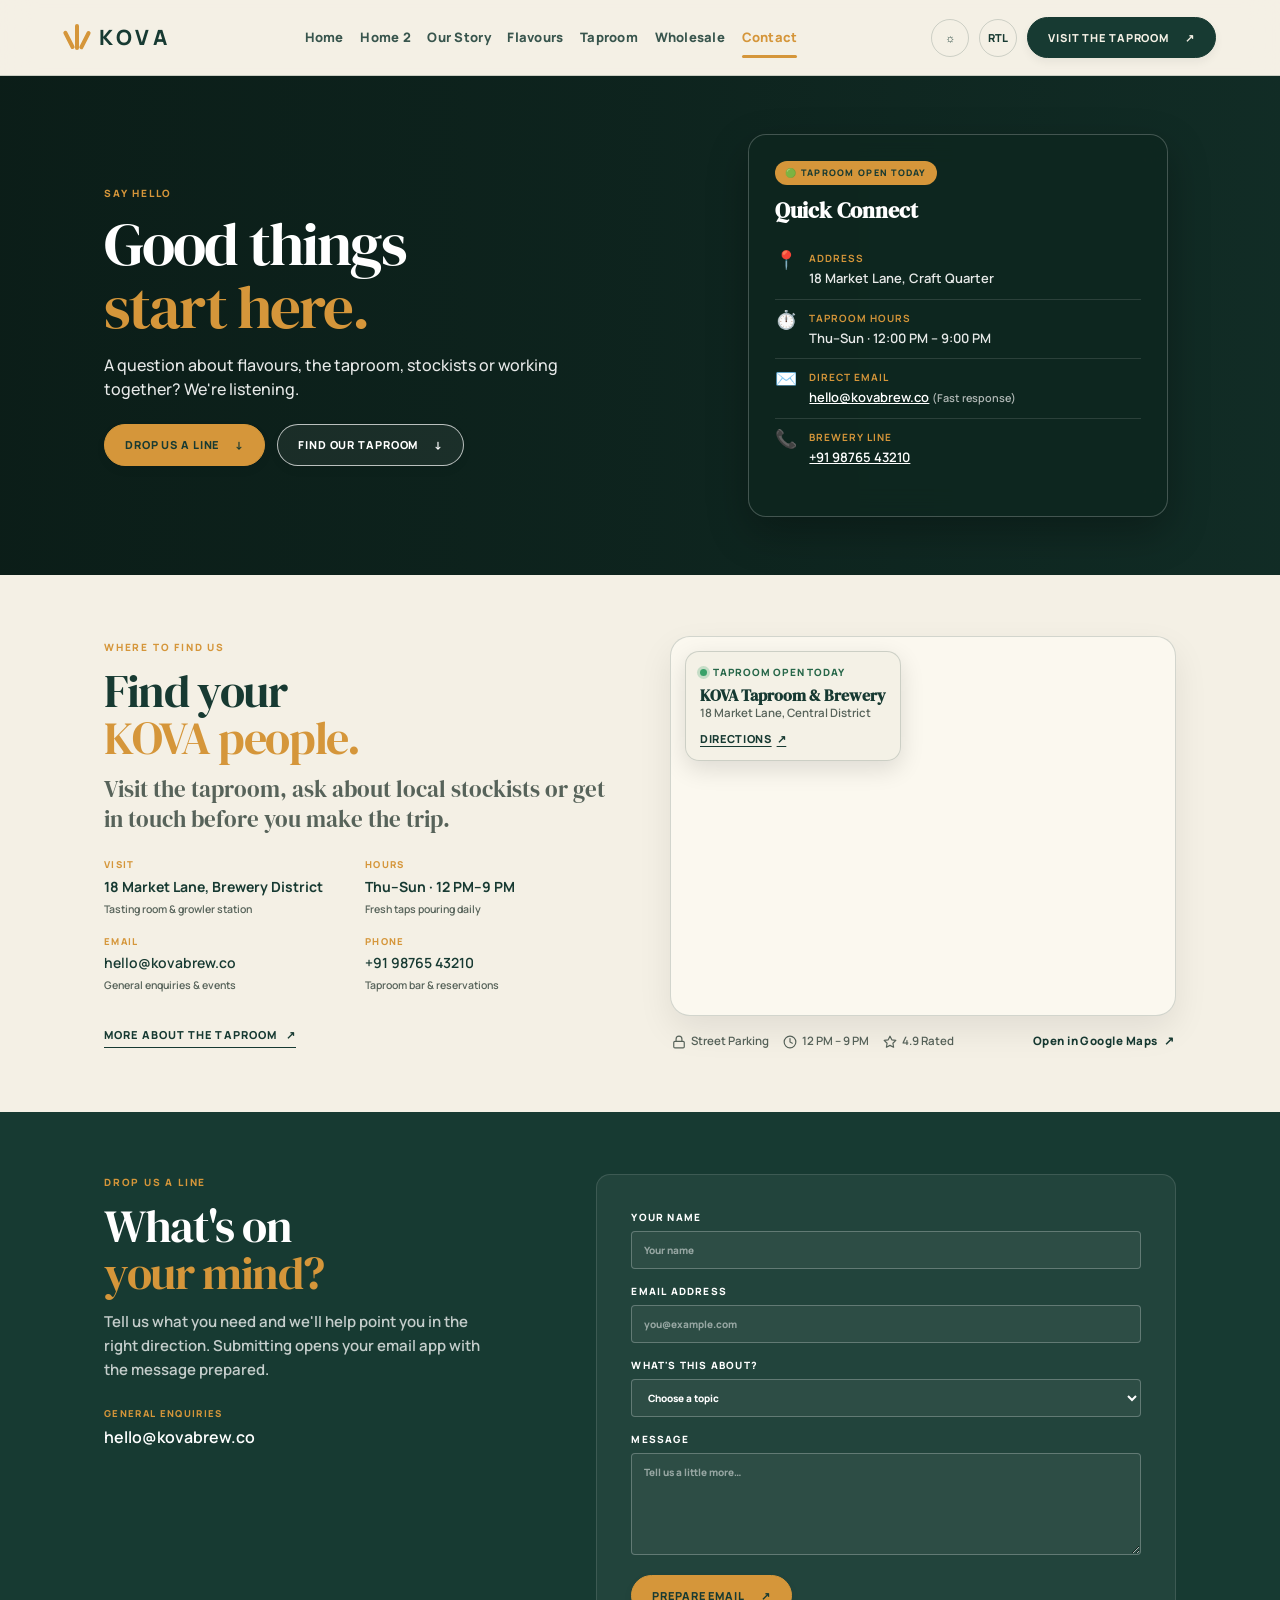
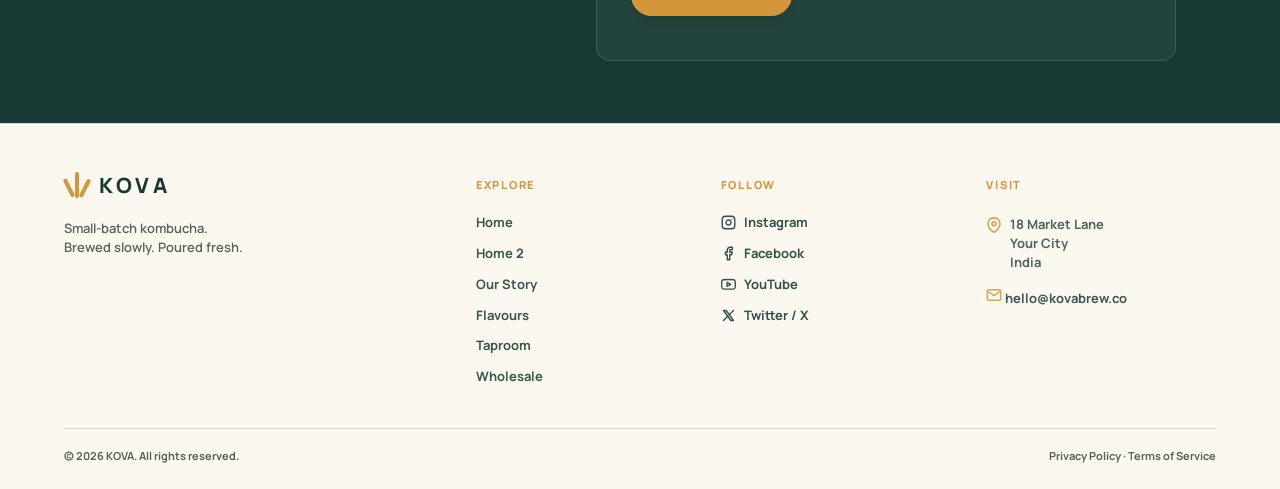
==== commit 8d6e8dde: "intclintfix" ====
--- a/contact.html
+++ b/contact.html
@@ -11,6 +11,416 @@
   <link rel="preconnect" href="https://fonts.gstatic.com" crossorigin>
   <link href="https://fonts.googleapis.com/css2?family=DM+Serif+Display&family=Manrope:wght@400;500;600;700;800&family=DM+Sans:wght@400;500;600;700&family=Playfair+Display:ital,wght@0,500;0,600;1,500;1,600&display=swap" rel="stylesheet">
   <link rel="stylesheet" href="css/styles.css">
+  <style>
+    /* Header Responsiveness: Tablet View and 1024p view from 300px to 1100px */
+    @media (max-width: 1100px) {
+      .site-header {
+        display: flex !important;
+        align-items: center !important;
+        justify-content: space-between !important;
+        width: 100% !important;
+        max-width: 100% !important;
+        padding-inline: clamp(16px, 4vw, 36px) !important;
+        box-sizing: border-box !important;
+        position: sticky !important;
+        top: 0 !important;
+        z-index: 50 !important;
+      }
+
+      .site-header .brand {
+        display: inline-flex !important;
+        align-items: center !important;
+        flex: 0 0 auto !important;
+        margin-right: auto !important;
+        margin-left: 0 !important;
+      }
+
+      .site-header .desktop-nav,
+      .site-header .header-cta {
+        display: none !important;
+      }
+
+      .site-header .header-actions {
+        display: flex !important;
+        align-items: center !important;
+        justify-content: flex-end !important;
+        margin-left: auto !important;
+        margin-right: 0 !important;
+        gap: 8px !important;
+        flex: 0 0 auto !important;
+      }
+
+      .site-header .menu-toggle {
+        display: inline-flex !important;
+        align-items: center !important;
+        justify-content: center !important;
+        flex-direction: column !important;
+        cursor: pointer !important;
+        width: 38px !important;
+        height: 38px !important;
+        min-width: 38px !important;
+        max-width: 38px !important;
+        aspect-ratio: 1 / 1 !important;
+        border: 1.5px solid var(--line) !important;
+        border-radius: 50% !important;
+        background: transparent !important;
+        padding: 0 !important;
+        box-sizing: border-box !important;
+        flex: 0 0 38px !important;
+        flex-shrink: 0 !important;
+        gap: 4.5px !important;
+        transition: transform .2s, border-color .2s;
+      }
+
+      .site-header .menu-toggle:hover {
+        border-color: var(--accent) !important;
+        transform: scale(1.05);
+      }
+
+      .site-header .menu-toggle span {
+        width: 18px !important;
+        height: 2px !important;
+        min-height: 2px !important;
+        background-color: var(--ink) !important;
+        display: block !important;
+        border-radius: 2px !important;
+        margin: 0 !important;
+        padding: 0 !important;
+        flex-shrink: 0 !important;
+        transition: transform .25s ease, opacity .25s ease, background-color .2s ease;
+      }
+
+      .site-header .menu-toggle:hover span {
+        background-color: var(--accent) !important;
+      }
+
+      .site-header .menu-toggle[aria-expanded="true"] {
+        border-color: var(--accent) !important;
+      }
+
+      .site-header .menu-toggle[aria-expanded="true"] span:nth-child(1) {
+        transform: translateY(6.5px) rotate(45deg);
+      }
+
+      .site-header .menu-toggle[aria-expanded="true"] span:nth-child(2) {
+        opacity: 0;
+        transform: scaleX(0);
+      }
+
+      .site-header .menu-toggle[aria-expanded="true"] span:nth-child(3) {
+        transform: translateY(-6.5px) rotate(-45deg);
+      }
+
+      .site-header .theme-toggle,
+      .site-header .rtl-toggle {
+        width: 38px !important;
+        height: 38px !important;
+        min-width: 38px !important;
+        max-width: 38px !important;
+        aspect-ratio: 1 / 1 !important;
+        border: 1.5px solid var(--line) !important;
+        border-radius: 50% !important;
+        display: inline-flex !important;
+        align-items: center !important;
+        justify-content: center !important;
+        padding: 0 !important;
+        box-sizing: border-box !important;
+        flex: 0 0 38px !important;
+        flex-shrink: 0 !important;
+      }
+
+      .rtl-label {
+        display: inline-block;
+        font-size: 10px;
+        font-weight: 800;
+        letter-spacing: 0;
+        line-height: 1;
+        text-align: center;
+      }
+
+      /* RTL direction: Brand on the right and actions on the left corner */
+      [dir="rtl"] .site-header .brand {
+        margin-left: auto !important;
+        margin-right: 0 !important;
+      }
+
+      [dir="rtl"] .site-header .header-actions {
+        margin-left: 0 !important;
+        margin-right: auto !important;
+        justify-content: flex-start !important;
+      }
+
+      .mobile-menu {
+        position: absolute;
+        display: block;
+        visibility: hidden;
+        opacity: 0;
+        transform: translateY(-10px);
+        left: 0;
+        right: 0;
+        top: 76px;
+        background: var(--bg);
+        border-bottom: 1px solid var(--line);
+        padding: 20px 18px 24px;
+        transition: .22s ease;
+        font-family: var(--sans);
+        z-index: 49;
+      }
+
+      .mobile-menu.open {
+        visibility: visible;
+        opacity: 1;
+        transform: none;
+      }
+    }
+
+    @media (max-width: 760px) {
+      .site-header {
+        height: 68px !important;
+        padding-inline: 18px !important;
+      }
+
+      .site-header .header-actions {
+        gap: 6px !important;
+      }
+
+      .mobile-menu {
+        top: 68px !important;
+      }
+    }
+
+    @media (max-width: 480px) {
+      .site-header {
+        padding-inline: 12px !important;
+      }
+
+      .site-header .theme-toggle,
+      .site-header .rtl-toggle,
+      .site-header .menu-toggle {
+        width: 34px !important;
+        height: 34px !important;
+        min-width: 34px !important;
+        max-width: 34px !important;
+        aspect-ratio: 1 / 1 !important;
+        border-radius: 50% !important;
+        flex: 0 0 34px !important;
+        font-size: 8.5px !important;
+      }
+
+      .site-header .menu-toggle span {
+        width: 15px !important;
+      }
+
+      .site-header .header-actions {
+        gap: 5px !important;
+      }
+    }
+
+    /* Proper Map Panel & Embedded Map Styling */
+    .proper-map-panel {
+      position: relative;
+      display: flex;
+      flex-direction: column;
+      gap: 14px;
+      width: 100%;
+    }
+
+    .map-frame-wrapper {
+      position: relative;
+      width: 100%;
+      height: 380px;
+      border-radius: 20px;
+      overflow: hidden;
+      border: 1.5px solid var(--line);
+      box-shadow: 0 14px 34px rgba(0, 0, 0, 0.08);
+      background: var(--surface, #eae6da);
+    }
+
+    .proper-map-iframe {
+      width: 100%;
+      height: 100%;
+      border: 0;
+      display: block;
+      filter: contrast(1.02) saturate(1.05);
+      transition: filter 0.3s ease;
+    }
+
+    html[data-theme="dark"] .proper-map-iframe {
+      filter: invert(90%) hue-rotate(180deg) contrast(95%);
+    }
+
+    .map-floating-card {
+      position: absolute;
+      top: 14px;
+      left: 14px;
+      background: color-mix(in srgb, var(--bg) 92%, transparent);
+      backdrop-filter: blur(14px);
+      -webkit-backdrop-filter: blur(14px);
+      border: 1px solid var(--line);
+      border-radius: 14px;
+      padding: 12px 14px;
+      box-shadow: 0 8px 24px rgba(0, 0, 0, 0.12);
+      max-width: 250px;
+      z-index: 5;
+      display: flex;
+      flex-direction: column;
+      gap: 5px;
+      transition: transform 0.2s ease, box-shadow 0.2s ease;
+    }
+
+    .map-floating-card:hover {
+      transform: translateY(-2px);
+      box-shadow: 0 12px 28px rgba(0, 0, 0, 0.16);
+    }
+
+    .map-card-status {
+      display: flex;
+      align-items: center;
+      gap: 6px;
+      font-size: 10px;
+      font-weight: 800;
+      letter-spacing: 0.08em;
+      text-transform: uppercase;
+      color: #276749;
+    }
+
+    html[data-theme="dark"] .map-card-status {
+      color: #68d391;
+    }
+
+    .status-dot {
+      width: 7px;
+      height: 7px;
+      border-radius: 50%;
+      background: #38a169;
+      box-shadow: 0 0 0 3px rgba(56, 161, 105, 0.25);
+      animation: statusPulse 2s infinite ease-in-out;
+      display: inline-block;
+    }
+
+    @keyframes statusPulse {
+      0%, 100% { transform: scale(1); opacity: 1; }
+      50% { transform: scale(1.25); opacity: 0.75; }
+    }
+
+    .map-card-title {
+      font-family: var(--serif, serif);
+      font-size: 16px;
+      font-weight: 600;
+      color: var(--ink);
+      line-height: 1.25;
+    }
+
+    .map-card-address {
+      font-size: 11.5px;
+      color: var(--muted);
+      line-height: 1.35;
+      font-family: var(--sans);
+    }
+
+    .map-card-link {
+      display: inline-flex;
+      align-items: center;
+      gap: 5px;
+      align-self: flex-start;
+      margin-top: 4px;
+      font-size: 11px;
+      font-weight: 800;
+      text-transform: uppercase;
+      letter-spacing: 0.06em;
+      color: var(--ink);
+      text-decoration: underline;
+      text-underline-offset: 3px;
+      transition: color 0.2s ease;
+      font-family: var(--sans);
+    }
+
+    .map-card-link:hover {
+      color: var(--accent);
+    }
+
+    .map-footer-bar {
+      display: flex;
+      align-items: center;
+      justify-content: space-between;
+      gap: 12px;
+      flex-wrap: wrap;
+      padding: 2px 2px 0;
+      font-size: 11.5px;
+    }
+
+    .map-amenities {
+      display: flex;
+      align-items: center;
+      gap: 14px;
+      color: var(--muted);
+      font-weight: 600;
+      font-family: var(--sans);
+      flex-wrap: wrap;
+    }
+
+    .map-amenities span {
+      display: inline-flex;
+      align-items: center;
+      gap: 5px;
+    }
+
+    .map-external-link {
+      display: inline-flex;
+      align-items: center;
+      gap: 6px;
+      font-weight: 800;
+      letter-spacing: 0.04em;
+      color: var(--ink);
+      text-decoration: none;
+      font-family: var(--sans);
+      transition: color 0.2s ease, transform 0.2s ease;
+    }
+
+    .map-external-link:hover {
+      color: var(--accent);
+      transform: translateY(-1px);
+    }
+
+    /* RTL support for map card & amenities */
+    [dir="rtl"] .map-floating-card {
+      left: auto;
+      right: 14px;
+      text-align: right;
+    }
+
+    [dir="rtl"] .map-card-link {
+      align-self: flex-end;
+    }
+
+    @media (max-width: 640px) {
+      .map-frame-wrapper {
+        height: 310px;
+        border-radius: 16px;
+      }
+      .map-floating-card {
+        top: 10px;
+        left: 10px;
+        max-width: 230px;
+        padding: 10px 12px;
+      }
+      [dir="rtl"] .map-floating-card {
+        right: 10px;
+        left: auto;
+      }
+      .map-card-title {
+        font-size: 14px;
+      }
+      .map-card-address {
+        font-size: 10.5px;
+      }
+      .map-footer-bar {
+        flex-direction: column;
+        align-items: flex-start;
+        gap: 8px;
+      }
+    }
+  </style>
   <script src="js/script.js" defer></script>
 </head>
 <body id="top">
@@ -120,22 +530,52 @@
           <h2>Find your<br><em>KOVA people.</em></h2>
           <p class="lead">Visit the taproom, ask about local stockists or get in touch before you make the trip.</p>
           <div class="contact-details">
-            <div><span>VISIT</span><b>18 Market Lane, Your City</b><small>Sample address — update before launch</small></div>
-            <div><span>HOURS</span><b>Thu–Sun · 12 PM–9 PM</b><small>Confirm seasonal and holiday hours</small></div>
-            <div><span>EMAIL</span><a href="mailto:hello@kovabrew.co">hello@kovabrew.co</a></div>
-            <div><span>PHONE</span><a href="tel:+910000000000">+91 00000 00000</a><small>Placeholder number — replace before launch</small></div>
+            <div><span>VISIT</span><b>18 Market Lane, Brewery District</b><small>Tasting room &amp; growler station</small></div>
+            <div><span>HOURS</span><b>Thu–Sun · 12 PM–9 PM</b><small>Fresh taps pouring daily</small></div>
+            <div><span>EMAIL</span><a href="mailto:hello@kovabrew.co">hello@kovabrew.co</a><small>General enquiries &amp; events</small></div>
+            <div><span>PHONE</span><a href="tel:+919876543210">+91 98765 43210</a><small>Taproom bar &amp; reservations</small></div>
           </div>
           <a class="text-link" href="taproom.html">More about the taproom <span>↗</span></a>
         </div>
-        <div class="map-panel">
-          <div class="map-pattern">
-            <span class="map-pin">●</span>
-            <span class="map-road road-one"></span>
-            <span class="map-road road-two"></span>
-            <span class="map-road road-three"></span>
-            <span class="map-label">KOVA TAPROOM<br><small>ADD VERIFIED MAP LINK</small></span>
+        <div class="map-panel proper-map-panel">
+          <div class="map-frame-wrapper">
+            <iframe
+              class="proper-map-iframe"
+              src="https://maps.google.com/maps?q=18+Market+Lane&amp;t=&amp;z=15&amp;ie=UTF8&amp;iwloc=&amp;output=embed"
+              title="KOVA Craft Taproom Location Map"
+              loading="lazy"
+              allowfullscreen
+              referrerpolicy="no-referrer-when-downgrade">
+            </iframe>
+
+            <!-- Floating Taproom Info Card -->
+            <div class="map-floating-card">
+              <div class="map-card-status">
+                <span class="status-dot"></span>
+                <span>Taproom Open Today</span>
+              </div>
+              <div class="map-card-body">
+                <div class="map-card-title">KOVA Taproom &amp; Brewery</div>
+                <div class="map-card-address">18 Market Lane, Central District</div>
+              </div>
+              <a class="map-card-link" href="https://maps.google.com/?q=18+Market+Lane" target="_blank" rel="noopener noreferrer" aria-label="Get directions to 18 Market Lane on Google Maps">
+                <span>Directions</span>
+                <span aria-hidden="true">↗</span>
+              </a>
+            </div>
           </div>
-          <p class="fine-print">Map location is intentionally not embedded until the real business address is confirmed. Replace this panel with a verified Google Maps link or embed.</p>
+
+          <!-- Location Amenities & External Map Link -->
+          <div class="map-footer-bar">
+            <div class="map-amenities">
+              <span><svg width="14" height="14" viewBox="0 0 24 24" fill="none" stroke="currentColor" stroke-width="2" stroke-linecap="round" stroke-linejoin="round" aria-hidden="true"><rect x="3" y="11" width="18" height="11" rx="2" ry="2"></rect><path d="M7 11V7a5 5 0 0 1 10 0v4"></path></svg> Street Parking</span>
+              <span><svg width="14" height="14" viewBox="0 0 24 24" fill="none" stroke="currentColor" stroke-width="2" stroke-linecap="round" stroke-linejoin="round" aria-hidden="true"><circle cx="12" cy="12" r="10"></circle><polyline points="12 6 12 12 16 14"></polyline></svg> 12 PM – 9 PM</span>
+              <span><svg width="14" height="14" viewBox="0 0 24 24" fill="none" stroke="currentColor" stroke-width="2" stroke-linecap="round" stroke-linejoin="round" aria-hidden="true"><polygon points="12 2 15.09 8.26 22 9.27 17 14.14 18.18 21.02 12 17.77 5.82 21.02 7 14.14 2 9.27 8.91 8.26 12 2"></polygon></svg> 4.9 Rated</span>
+            </div>
+            <a class="map-external-link" href="https://maps.google.com/?q=18+Market+Lane" target="_blank" rel="noopener noreferrer">
+              Open in Google Maps <span>↗</span>
+            </a>
+          </div>
         </div>
       </div>
     </section>
--- a/css/styles.css
+++ b/css/styles.css
@@ -238,20 +238,26 @@
 
 .theme-toggle,
 .rtl-toggle {
-  width: 38px;
-  height: 38px;
-  border: 1.5px solid var(--line);
-  border-radius: 50%;
+  width: 38px !important;
+  height: 38px !important;
+  min-width: 38px !important;
+  max-width: 38px !important;
+  aspect-ratio: 1 / 1 !important;
+  border: 1.5px solid var(--line) !important;
+  border-radius: 50% !important;
   background: transparent;
   color: var(--ink);
-  display: inline-flex;
-  align-items: center;
-  justify-content: center;
+  display: inline-flex !important;
+  align-items: center !important;
+  justify-content: center !important;
   font-size: 11px;
   font-weight: 800;
-  letter-spacing: .05em;
-  padding: 0;
-  flex-shrink: 0;
+  letter-spacing: 0;
+  line-height: 1;
+  padding: 0 !important;
+  box-sizing: border-box !important;
+  flex: 0 0 38px !important;
+  flex-shrink: 0 !important;
   transition: transform .2s, border-color .2s, color .2s;
   cursor: pointer;
   font-family: var(--sans);
@@ -259,8 +265,8 @@
 
 .theme-toggle:hover,
 .rtl-toggle:hover {
-  border-color: var(--accent);
-  color: var(--accent);
+  border-color: var(--accent) !important;
+  color: var(--accent) !important;
   transform: scale(1.05);
 }
 
@@ -309,20 +315,64 @@
 
 .menu-toggle {
   display: none;
-  background: none;
-  border: 0;
-  width: 38px;
-  height: 38px;
-  padding: 8px;
-  cursor: pointer;
+  width: 38px !important;
+  height: 38px !important;
+  min-width: 38px !important;
+  max-width: 38px !important;
+  aspect-ratio: 1 / 1 !important;
+  border: 1.5px solid var(--line) !important;
+  border-radius: 50% !important;
+  background: transparent !important;
+  color: var(--ink) !important;
+  padding: 0 !important;
+  box-sizing: border-box !important;
+  cursor: pointer !important;
+  flex: 0 0 38px !important;
+  flex-shrink: 0 !important;
+  flex-direction: column !important;
+  align-items: center !important;
+  justify-content: center !important;
+  gap: 4.5px !important;
+  transition: transform .2s, border-color .2s, color .2s;
+}
+
+.menu-toggle:hover {
+  border-color: var(--accent) !important;
+  transform: scale(1.05);
 }
 
 .menu-toggle span {
-  height: 2.2px;
-  background: var(--ink);
-  display: block;
-  margin: 5px 0;
-  border-radius: 4px;
+  width: 18px !important;
+  height: 2px !important;
+  min-height: 2px !important;
+  background-color: var(--ink) !important;
+  display: block !important;
+  border-radius: 2px !important;
+  margin: 0 !important;
+  padding: 0 !important;
+  flex-shrink: 0 !important;
+  transition: transform .25s ease, opacity .25s ease, background-color .2s ease;
+}
+
+.menu-toggle:hover span {
+  background-color: var(--accent) !important;
+}
+
+.menu-toggle[aria-expanded="true"] {
+  border-color: var(--accent) !important;
+}
+
+.menu-toggle[aria-expanded="true"] span:nth-child(1) {
+  transform: translateY(6.5px) rotate(45deg);
+}
+
+.menu-toggle[aria-expanded="true"] span:nth-child(2) {
+  opacity: 0;
+  transform: scaleX(0);
+}
+
+.menu-toggle[aria-expanded="true"] span:nth-child(3) {
+  transform: translateY(-6.5px) rotate(-45deg);
 }
 
 .mobile-menu {
@@ -1874,6 +1924,211 @@
 
 .map-panel {
   min-width: 0;
+}
+
+/* Proper Map Panel & Embedded Map Styling */
+.proper-map-panel {
+  position: relative;
+  display: flex;
+  flex-direction: column;
+  gap: 14px;
+  width: 100%;
+}
+
+.map-frame-wrapper {
+  position: relative;
+  width: 100%;
+  height: 380px;
+  border-radius: 20px;
+  overflow: hidden;
+  border: 1.5px solid var(--line);
+  box-shadow: 0 14px 34px rgba(0, 0, 0, 0.08);
+  background: var(--surface, #eae6da);
+}
+
+.proper-map-iframe {
+  width: 100%;
+  height: 100%;
+  border: 0;
+  display: block;
+  filter: contrast(1.02) saturate(1.05);
+  transition: filter 0.3s ease;
+}
+
+html[data-theme="dark"] .proper-map-iframe {
+  filter: invert(90%) hue-rotate(180deg) contrast(95%);
+}
+
+.map-floating-card {
+  position: absolute;
+  top: 14px;
+  left: 14px;
+  background: color-mix(in srgb, var(--bg) 92%, transparent);
+  backdrop-filter: blur(14px);
+  -webkit-backdrop-filter: blur(14px);
+  border: 1px solid var(--line);
+  border-radius: 14px;
+  padding: 12px 14px;
+  box-shadow: 0 8px 24px rgba(0, 0, 0, 0.12);
+  max-width: 250px;
+  z-index: 5;
+  display: flex;
+  flex-direction: column;
+  gap: 5px;
+  transition: transform 0.2s ease, box-shadow 0.2s ease;
+}
+
+.map-floating-card:hover {
+  transform: translateY(-2px);
+  box-shadow: 0 12px 28px rgba(0, 0, 0, 0.16);
+}
+
+.map-card-status {
+  display: flex;
+  align-items: center;
+  gap: 6px;
+  font-size: 10px;
+  font-weight: 800;
+  letter-spacing: 0.08em;
+  text-transform: uppercase;
+  color: #276749;
+}
+
+html[data-theme="dark"] .map-card-status {
+  color: #68d391;
+}
+
+.status-dot {
+  width: 7px;
+  height: 7px;
+  border-radius: 50%;
+  background: #38a169;
+  box-shadow: 0 0 0 3px rgba(56, 161, 105, 0.25);
+  animation: statusPulse 2s infinite ease-in-out;
+  display: inline-block;
+}
+
+@keyframes statusPulse {
+  0%, 100% { transform: scale(1); opacity: 1; }
+  50% { transform: scale(1.25); opacity: 0.75; }
+}
+
+.map-card-title {
+  font-family: var(--serif, serif);
+  font-size: 16px;
+  font-weight: 600;
+  color: var(--ink);
+  line-height: 1.25;
+}
+
+.map-card-address {
+  font-size: 11.5px;
+  color: var(--muted);
+  line-height: 1.35;
+  font-family: var(--sans);
+}
+
+.map-card-link {
+  display: inline-flex;
+  align-items: center;
+  gap: 5px;
+  align-self: flex-start;
+  margin-top: 4px;
+  font-size: 11px;
+  font-weight: 800;
+  text-transform: uppercase;
+  letter-spacing: 0.06em;
+  color: var(--ink);
+  text-decoration: underline;
+  text-underline-offset: 3px;
+  transition: color 0.2s ease;
+  font-family: var(--sans);
+}
+
+.map-card-link:hover {
+  color: var(--accent);
+}
+
+.map-footer-bar {
+  display: flex;
+  align-items: center;
+  justify-content: space-between;
+  gap: 12px;
+  flex-wrap: wrap;
+  padding: 2px 2px 0;
+  font-size: 11.5px;
+}
+
+.map-amenities {
+  display: flex;
+  align-items: center;
+  gap: 14px;
+  color: var(--muted);
+  font-weight: 600;
+  font-family: var(--sans);
+  flex-wrap: wrap;
+}
+
+.map-amenities span {
+  display: inline-flex;
+  align-items: center;
+  gap: 5px;
+}
+
+.map-external-link {
+  display: inline-flex;
+  align-items: center;
+  gap: 6px;
+  font-weight: 800;
+  letter-spacing: 0.04em;
+  color: var(--ink);
+  text-decoration: none;
+  font-family: var(--sans);
+  transition: color 0.2s ease, transform 0.2s ease;
+}
+
+.map-external-link:hover {
+  color: var(--accent);
+  transform: translateY(-1px);
+}
+
+/* RTL support for map card & amenities */
+[dir="rtl"] .map-floating-card {
+  left: auto;
+  right: 14px;
+  text-align: right;
+}
+
+[dir="rtl"] .map-card-link {
+  align-self: flex-end;
+}
+
+@media (max-width: 640px) {
+  .map-frame-wrapper {
+    height: 310px;
+    border-radius: 16px;
+  }
+  .map-floating-card {
+    top: 10px;
+    left: 10px;
+    max-width: 230px;
+    padding: 10px 12px;
+  }
+  [dir="rtl"] .map-floating-card {
+    right: 10px;
+    left: auto;
+  }
+  .map-card-title {
+    font-size: 14px;
+  }
+  .map-card-address {
+    font-size: 10.5px;
+  }
+  .map-footer-bar {
+    flex-direction: column;
+    align-items: flex-start;
+    gap: 8px;
+  }
 }
 
 .map-pattern {
@@ -2140,23 +2395,46 @@
 }
 
 /* Responsive Media Queries */
-@media (max-width: 1024px) {
+@media (max-width: 1100px) {
+  .site-header {
+    display: flex;
+    align-items: center;
+    justify-content: space-between;
+    width: 100%;
+    padding-inline: clamp(16px, 4vw, 36px);
+  }
+  .site-header .brand {
+    margin-right: auto;
+    margin-left: 0;
+    flex: 0 0 auto;
+  }
   .desktop-nav,
   .header-cta {
-    display: none;
+    display: none !important;
   }
   .menu-toggle {
-    display: block;
+    display: inline-flex !important;
+    align-items: center !important;
+    justify-content: center !important;
+    flex: 0 0 38px !important;
   }
   .header-actions {
     margin-left: auto;
+    margin-right: 0;
     display: flex;
     align-items: center;
+    justify-content: flex-end;
     gap: 8px;
+    flex: 0 0 auto;
+  }
+  [dir="rtl"] .site-header .brand {
+    margin-left: auto;
+    margin-right: 0;
   }
   [dir="rtl"] .header-actions {
     margin-left: 0;
     margin-right: auto;
+    justify-content: flex-start;
   }
   .mobile-menu {
     position: absolute;
@@ -2185,14 +2463,25 @@
   }
   .mobile-menu nav a {
     font-family: var(--serif);
-    font-size: 26px;
-    padding: 8px 0;
+    font-size: 17px;
+    font-weight: 500;
+    line-height: 1.35;
+    letter-spacing: .01em;
+    padding: 10px 0;
     border-bottom: 1px solid var(--line);
     color: var(--ink);
+    display: flex;
+    align-items: center;
+    transition: color .2s ease, padding-left .2s ease;
+  }
+  .mobile-menu nav a:hover {
+    color: var(--accent);
+    transform: none;
+    padding-left: 6px;
   }
   .mobile-menu a.active {
     color: var(--accent);
-    font-weight: 800;
+    font-weight: 700;
     padding-left: 10px;
     border-left: 3px solid var(--accent);
   }
@@ -2395,9 +2684,15 @@
   .theme-toggle,
   .rtl-toggle,
   .menu-toggle {
-    width: 34px;
-    height: 34px;
+    width: 34px !important;
+    height: 34px !important;
+    min-width: 34px !important;
+    max-width: 34px !important;
+    flex: 0 0 34px !important;
     font-size: 8.5px;
+  }
+  .menu-toggle span {
+    width: 15px !important;
   }
   .button {
     padding: 10px 15px;
@@ -2442,6 +2737,11 @@
   padding-right: 10px;
   border-left: 0;
   border-right: 3px solid var(--accent);
+}
+
+[dir="rtl"] .mobile-menu nav a:hover {
+  padding-left: 0;
+  padding-right: 6px;
 }
 
 [dir="rtl"] .button span,
@@ -2571,24 +2871,56 @@
   border-color: var(--ink);
 }
 
-.secondary-button {
-  border: 1.5px solid var(--ink);
-  color: var(--ink);
-  background: transparent;
-}
-
-.secondary-button:hover {
-  background: var(--ink);
-  color: var(--bg);
+.secondary-button,
+.hero-buttons .secondary-button {
+  border: 1.5px solid var(--ink) !important;
+  color: var(--ink) !important;
+  background: var(--surface) !important;
+  padding: 11px 22px !important;
+  border-radius: 999px !important;
+  display: inline-flex !important;
+  align-items: center !important;
+  justify-content: center !important;
+  gap: 8px !important;
+  font-size: 11px !important;
+  font-weight: 800 !important;
+  letter-spacing: .08em !important;
+  text-transform: uppercase !important;
+  box-shadow: 0 4px 12px rgba(0, 0, 0, 0.05);
+  transition: transform .2s, box-shadow .2s, background .2s, color .2s, border-color .2s;
+}
+
+.secondary-button:hover,
+.hero-buttons .secondary-button:hover {
+  background: var(--ink) !important;
+  color: var(--bg) !important;
+  border-color: var(--ink) !important;
+  transform: translateY(-2px);
+  box-shadow: 0 6px 16px rgba(0, 0, 0, 0.12);
+}
+
+[data-theme="dark"] .secondary-button,
+[data-theme="dark"] .hero-buttons .secondary-button {
+  border-color: var(--line) !important;
+  background: rgba(255, 255, 255, 0.06) !important;
+  color: var(--ink) !important;
+}
+
+[data-theme="dark"] .secondary-button:hover,
+[data-theme="dark"] .hero-buttons .secondary-button:hover {
+  background: var(--accent) !important;
+  color: #173a32 !important;
+  border-color: var(--accent) !important;
 }
 
 .hero.section .hero-visual,
 #home.hero .hero-visual {
-  min-height: 360px;
-  max-height: 430px;
+  min-height: 400px;
   position: relative;
-  display: grid;
-  place-items: center;
+  display: flex;
+  flex-direction: column;
+  align-items: center;
+  justify-content: center;
   width: 100%;
 }
 
@@ -2700,10 +3032,10 @@
 #home.hero .hero-sticker {
   position: absolute;
   z-index: 3;
-  right: 4%;
-  bottom: 8%;
-  width: 100px;
-  height: 100px;
+  left: calc(50% + 18px);
+  bottom: 45px;
+  width: 96px;
+  height: 96px;
   border: 2px solid var(--ink);
   border-radius: 50%;
   display: flex;
@@ -2727,7 +3059,7 @@
 .hero.section .sticker-percent,
 #home.hero .sticker-percent {
   font-family: var(--serif);
-  font-size: 22px;
+  font-size: 24px;
   font-weight: 800;
   line-height: 1;
   color: var(--ink);
@@ -2736,24 +3068,49 @@
 .hero.section .sticker-text,
 #home.hero .sticker-text {
   font-family: var(--sans);
-  font-size: 9.5px;
+  font-size: 10px;
   font-weight: 800;
   letter-spacing: .14em;
-  line-height: 1.2;
-  margin-top: 3px;
-  color: var(--accent);
+  line-height: 1.25;
+  margin-top: 4px;
+  color: var(--ink) !important;
   text-transform: uppercase;
+  opacity: 1 !important;
+}
+
+[data-theme="dark"] .hero.section .hero-sticker,
+[data-theme="dark"] #home.hero .hero-sticker {
+  background: #173a32;
+  border-color: rgba(247, 241, 228, 0.45);
+}
+
+[data-theme="dark"] .hero.section .sticker-percent,
+[data-theme="dark"] #home.hero .sticker-percent {
+  color: #fffdf7;
+}
+
+[data-theme="dark"] .hero.section .sticker-text,
+[data-theme="dark"] #home.hero .sticker-text {
+  color: var(--accent) !important;
 }
 
 .hero.section .hero-caption,
 #home.hero .hero-caption {
-  position: absolute;
-  bottom: 2%;
-  left: 6%;
-  font-size: 9px;
+  position: relative;
+  bottom: auto;
+  left: auto;
+  right: auto;
+  margin-top: 14px;
+  margin-bottom: 0;
+  font-size: 10px;
   letter-spacing: .16em;
   font-weight: 800;
   color: var(--muted);
+  text-align: center;
+  z-index: 5;
+  width: 100%;
+  text-transform: uppercase;
+  display: block;
 }
 
 .hero.section .ticker,
@@ -3090,50 +3447,148 @@
 }
 
 .flavour-card {
-  min-height: 420px;
-  border-radius: 24px;
-  padding: 18px;
+  min-height: 430px;
+  border-radius: 26px;
+  padding: 26px 22px 24px;
   display: flex;
   flex-direction: column;
   justify-content: space-between;
+  align-items: center;
+  text-align: center;
   overflow: hidden;
   position: relative;
-  transition: transform .3s, box-shadow .3s;
+  box-shadow: 0 10px 24px -6px rgba(0, 0, 0, .08);
+  transition: transform .35s cubic-bezier(0.2, 0.8, 0.2, 1), box-shadow .35s ease;
 }
 
 .flavour-card:hover {
-  transform: translateY(-6px);
-  box-shadow: 0 14px 28px rgba(0, 0, 0, .14);
-}
-
-.card-ginger { background: #e4a64e; }
-.card-berry { background: #9c5b6c; }
-.card-hibiscus { background: #e4b7a5; }
-.card-mango { background: #a9ad60; }
+  transform: translateY(-8px);
+  box-shadow: 0 20px 36px -8px rgba(0, 0, 0, .18);
+}
+
+.card-ginger {
+  background: radial-gradient(circle at 50% 46%, rgba(255, 255, 255, .32) 0%, rgba(255, 255, 255, 0) 65%), #e4a64e;
+}
+.card-berry {
+  background: radial-gradient(circle at 50% 46%, rgba(255, 255, 255, .24) 0%, rgba(255, 255, 255, 0) 65%), #9c5b6c;
+}
+.card-hibiscus {
+  background: radial-gradient(circle at 50% 46%, rgba(255, 255, 255, .34) 0%, rgba(255, 255, 255, 0) 65%), #e4b7a5;
+}
+.card-mango {
+  background: radial-gradient(circle at 50% 46%, rgba(255, 255, 255, .26) 0%, rgba(255, 255, 255, 0) 65%), #a9ad60;
+}
 
 .card-top {
   display: flex;
   justify-content: space-between;
-  font-size: 9.5px;
-  font-weight: 800;
-  letter-spacing: .13em;
+  align-items: center;
+  width: 100%;
+  font-size: 10px;
+  font-weight: 800;
+  letter-spacing: .15em;
   color: #173a32;
+  text-transform: uppercase;
+  z-index: 2;
+}
+
+.card-top span:last-child {
+  background: rgba(23, 58, 50, .09);
+  padding: 4px 10px;
+  border-radius: 99px;
+  font-size: 9px;
+  letter-spacing: .12em;
+}
+
+.flavour-card .can {
+  align-self: center;
+  margin: 18px auto 14px;
+  width: 122px;
+  height: 240px;
+  display: flex;
+  flex-direction: column;
+  align-items: center;
+  justify-content: space-between;
+  border-radius: 18px 18px 14px 14px;
+  border: 1.5px solid rgba(255, 255, 255, .65);
+  box-shadow: inset -10px 0 14px rgba(0, 0, 0, .2), inset 6px 0 10px rgba(255, 255, 255, .25), 0 20px 30px -8px rgba(0, 0, 0, .26);
+  padding: 14px 10px;
+  text-align: center;
+  color: #fff;
+  transform: rotate(-3deg);
+  transform-origin: center center;
+  transition: transform .35s ease, box-shadow .35s ease;
+}
+
+.flavour-card:hover .can {
+  transform: rotate(0deg) scale(1.05) translateY(-4px);
+  box-shadow: inset -10px 0 14px rgba(0, 0, 0, .2), inset 6px 0 10px rgba(255, 255, 255, .3), 0 26px 36px -6px rgba(0, 0, 0, .32);
+}
+
+.flavour-card .can span {
+  font-size: 11px;
+  font-weight: 800;
+  letter-spacing: .2em;
+  text-transform: uppercase;
+  border-bottom: 1px solid rgba(255, 255, 255, .6);
+  padding-bottom: 4px;
+  width: 100%;
+  display: block;
+}
+
+.flavour-card .can b {
+  font-family: var(--serif);
+  font-size: 17px;
+  line-height: 1.08;
+  font-weight: 700;
+  text-transform: uppercase;
+  margin: auto 0;
+  letter-spacing: .02em;
+}
+
+.flavour-card .can small {
+  font-size: 8px;
+  font-weight: 700;
+  letter-spacing: .15em;
+  text-transform: uppercase;
+  border-top: 1px solid rgba(255, 255, 255, .6);
+  border-bottom: none;
+  padding-top: 4px;
+  padding-bottom: 0;
+  width: 100%;
+  display: block;
+}
+
+.flavour-card > div:last-child {
+  width: 100%;
+  text-align: center;
+  margin-top: 12px;
+  display: flex;
+  flex-direction: column;
+  align-items: center;
+  justify-content: center;
+  z-index: 2;
 }
 
 .flavour-card h3 {
   font-family: var(--serif);
-  font-size: 26px;
+  font-size: 27px;
   font-weight: 400;
+  margin: 0 0 5px;
+  line-height: 1.15;
+  color: #173a32;
+  text-align: center;
+}
+
+.flavour-card p {
   margin: 0;
-}
-
-.flavour-card p {
-  margin: 2px 0 0;
   font-size: 11px;
   font-weight: 800;
-  letter-spacing: .08em;
+  letter-spacing: .13em;
   text-transform: uppercase;
   color: #173a32;
+  opacity: .88;
+  text-align: center;
 }
 
 .flavour-notes {
@@ -3338,18 +3793,26 @@
 }
 
 .gallery-head {
-  display: flex;
-  flex-direction: column;
+  display: flex !important;
+  flex-direction: column !important;
   align-items: flex-start !important;
+  justify-content: flex-start !important;
   text-align: left !important;
-  gap: 6px;
-  margin-bottom: 26px;
-  width: 100%;
+  gap: 6px !important;
+  margin-bottom: 26px !important;
+  width: 100% !important;
+}
+
+.gallery-head .eyebrow {
+  text-align: left !important;
+  align-self: flex-start !important;
+  margin: 0 !important;
 }
 
 .gallery-head h2 {
   text-align: left !important;
-  margin: 0;
+  align-self: flex-start !important;
+  margin: 0 !important;
 }
 
 .gallery-grid {
@@ -3526,6 +3989,181 @@
   padding-inline: var(--page-gutter);
 }
 
+/* Compact & Short Contact Section */
+.contact-compact-grid {
+  display: grid;
+  grid-template-columns: 1fr 1.15fr;
+  gap: clamp(24px, 3.5vw, 42px);
+  align-items: stretch;
+  margin-top: 10px;
+}
+
+.contact-info-card,
+.contact-form-card {
+  background: var(--bg);
+  border: 1px solid var(--line);
+  border-radius: 24px;
+  padding: 30px 28px;
+  display: flex;
+  flex-direction: column;
+  justify-content: space-between;
+  box-shadow: 0 10px 24px -8px rgba(0, 0, 0, 0.05);
+  transition: transform .3s ease, border-color .3s ease, box-shadow .3s ease;
+}
+
+.contact-info-card:hover,
+.contact-form-card:hover {
+  border-color: var(--accent);
+  transform: translateY(-3px);
+  box-shadow: 0 16px 32px -10px rgba(0, 0, 0, 0.08);
+}
+
+.contact-status-chip {
+  display: inline-flex;
+  align-items: center;
+  gap: 8px;
+  font-size: 10px;
+  font-weight: 800;
+  letter-spacing: .12em;
+  text-transform: uppercase;
+  color: var(--ink);
+  background: rgba(23, 58, 50, 0.06);
+  padding: 6px 12px;
+  border-radius: 99px;
+  align-self: flex-start;
+  margin-bottom: 16px;
+}
+
+[data-theme="dark"] .contact-status-chip {
+  background: rgba(255, 255, 255, 0.08);
+  color: var(--accent);
+}
+
+.contact-channels-pills {
+  display: flex;
+  flex-wrap: wrap;
+  gap: 8px;
+  margin-bottom: 22px;
+}
+
+.contact-channels-pills span {
+  font-size: 9.5px;
+  font-weight: 800;
+  letter-spacing: .1em;
+  text-transform: uppercase;
+  color: var(--muted);
+  background: var(--surface);
+  border: 1px solid var(--line);
+  padding: 4px 10px;
+  border-radius: 99px;
+}
+
+.contact-quick-list {
+  display: grid;
+  gap: 14px;
+  margin-bottom: 22px;
+}
+
+.contact-quick-item {
+  display: flex;
+  align-items: flex-start;
+  gap: 12px;
+}
+
+.contact-quick-item .cq-icon {
+  font-size: 14px;
+  display: inline-flex;
+  align-items: center;
+  justify-content: center;
+  width: 28px;
+  height: 28px;
+  border-radius: 8px;
+  background: var(--surface);
+  border: 1px solid var(--line);
+  flex-shrink: 0;
+  margin-top: 2px;
+}
+
+.contact-quick-item div {
+  display: flex;
+  flex-direction: column;
+}
+
+.contact-quick-item strong {
+  font-size: 9.5px;
+  font-weight: 800;
+  letter-spacing: .12em;
+  text-transform: uppercase;
+  color: var(--muted);
+  margin-bottom: 2px;
+}
+
+.contact-quick-item a,
+.contact-quick-item span {
+  font-size: 14px;
+  font-weight: 700;
+  color: var(--ink);
+  transition: color .2s;
+}
+
+.contact-quick-item a:hover {
+  color: var(--accent);
+}
+
+.contact-card-actions {
+  display: flex;
+  flex-wrap: wrap;
+  gap: 16px;
+  padding-top: 18px;
+  border-top: 1px solid var(--line);
+}
+
+.contact-form-card .form-row {
+  display: grid;
+  grid-template-columns: 1fr 1fr;
+  gap: 14px;
+}
+
+.contact-form-card label {
+  display: flex;
+  flex-direction: column;
+  gap: 6px;
+  font-size: 10px;
+  font-weight: 800;
+  letter-spacing: .12em;
+  text-transform: uppercase;
+  color: var(--ink);
+  margin-bottom: 12px;
+}
+
+.contact-form-card input,
+.contact-form-card select,
+.contact-form-card textarea {
+  width: 100%;
+  padding: 10px 14px;
+  font-size: 13.5px;
+  font-family: inherit;
+  border: 1px solid var(--line);
+  border-radius: 12px;
+  background: var(--surface);
+  color: var(--ink);
+  transition: border-color .2s, box-shadow .2s;
+  outline: none;
+}
+
+.contact-form-card input:focus,
+.contact-form-card select:focus,
+.contact-form-card textarea:focus {
+  border-color: var(--accent);
+  box-shadow: 0 0 0 3px rgba(189, 122, 44, 0.15);
+}
+
+.contact-form-card button[type="submit"] {
+  margin-top: 4px;
+  width: 100%;
+  justify-content: center;
+}
+
 .contact-channels {
   display: grid;
   grid-template-columns: repeat(3, 1fr);
@@ -3712,3 +4350,581 @@
 .contact-form.submitted .form-success { display: block; }
 .rtl-label { display: inline-block; font-size: 11px; font-weight: 800; }
 .flavours { background: var(--bg); }
+
+/* ==========================================================================
+   Home 2 & Features Responsive Optimizations
+   ========================================================================== */
+@media (max-width: 1100px) {
+  .hero.section .hero-main,
+  #home.hero .hero-main {
+    grid-template-columns: 1fr;
+    gap: 32px;
+    text-align: left;
+  }
+  .flavour-grid {
+    grid-template-columns: repeat(2, 1fr);
+    gap: 22px;
+    max-width: 880px;
+    margin: 0 auto;
+  }
+  .flavour-card {
+    min-height: 440px;
+    padding: 28px 24px 26px;
+    align-items: center;
+    text-align: center;
+  }
+  .flavour-card .can {
+    width: 126px;
+    height: 248px;
+    margin: 18px auto 16px;
+  }
+  .flavour-card h3 {
+    font-size: 28px;
+  }
+  .flavour-card p {
+    font-size: 11.5px;
+  }
+  .flavour-card > div:last-child {
+    text-align: center;
+    width: 100%;
+  }
+  .flavour-notes,
+  .taproom-features,
+  .wholesale-services,
+  .contact-channels {
+    grid-template-columns: repeat(2, 1fr);
+    gap: 16px;
+  }
+  .home-features,
+  .hero.section .home-features,
+  #home.hero .home-features {
+    grid-template-columns: repeat(2, 1fr);
+    gap: 16px;
+  }
+}
+
+@media (max-width: 768px) {
+  :root {
+    --page-gutter: 20px;
+  }
+  .hero.section,
+  #home.hero {
+    padding: 24px 18px 40px !important;
+    gap: 28px !important;
+  }
+  .hero.section .hero-main,
+  #home.hero .hero-main {
+    grid-template-columns: 1fr;
+    gap: 26px;
+  }
+  .hero.section .hero-copy h1,
+  #home.hero .hero-copy h1 {
+    font-size: clamp(34px, 8vw, 48px);
+    margin-bottom: 16px;
+  }
+  .hero.section .hero-text,
+  #home.hero .hero-text {
+    font-size: 15.5px;
+    margin-bottom: 22px;
+  }
+  .hero.section .hero-visual,
+  #home.hero .hero-visual {
+    min-height: 380px;
+    max-height: none;
+    width: 100%;
+    display: flex;
+    flex-direction: column;
+    align-items: center;
+    justify-content: center;
+    padding-bottom: 12px;
+  }
+  .hero.section .hero-bottle,
+  #home.hero .hero-bottle {
+    transform: rotate(6deg) scale(0.92);
+    transform-origin: center center;
+  }
+  .hero.section .hero-sticker,
+  #home.hero .hero-sticker {
+    width: 86px;
+    height: 86px;
+    left: calc(50% + 16px);
+    bottom: 42px;
+  }
+  .hero.section .hero-caption,
+  #home.hero .hero-caption {
+    position: relative;
+    bottom: auto;
+    left: auto;
+    right: auto;
+    z-index: 5;
+    margin-top: 14px;
+    margin-bottom: 0;
+    font-size: 10px;
+    letter-spacing: .16em;
+    font-weight: 800;
+    color: var(--muted);
+    text-align: center;
+    display: block;
+    width: 100%;
+  }
+  .hero-orb {
+    width: min(60vw, 240px);
+  }
+  .home-features,
+  .hero.section .home-features,
+  #home.hero .home-features {
+    grid-template-columns: 1fr;
+    gap: 14px;
+    margin-top: 22px;
+  }
+  .home-card,
+  .hero.section .home-card,
+  #home.hero .home-card {
+    padding: 18px 18px;
+    border-radius: 16px;
+  }
+  .home-card h3,
+  .hero.section .home-card h3,
+  #home.hero .home-card h3 {
+    font-size: 19px;
+  }
+  .story,
+  .taproom,
+  .wholesale,
+  .contact {
+    padding-inline: 18px !important;
+    padding-block: 44px !important;
+  }
+  .story-grid {
+    grid-template-columns: 1fr;
+    gap: 24px;
+    margin-top: 20px;
+  }
+  .story-image {
+    min-height: 260px;
+    height: 260px;
+    width: 100%;
+    border-radius: 60px 0 60px 0;
+  }
+  .image-note {
+    right: 12px;
+    bottom: 12px;
+    padding: 12px 16px;
+    font-size: 9.5px;
+  }
+  .story-pillars {
+    grid-template-columns: 1fr;
+    gap: 14px;
+    margin-top: 20px;
+  }
+  .brew {
+    grid-template-columns: 1fr;
+    gap: 26px;
+  }
+  .brew-visual {
+    min-height: 280px;
+    height: 280px;
+    width: 100%;
+    border-radius: 0 60px 0 60px;
+  }
+  .brew-badge {
+    width: 85px;
+    height: 85px;
+    font-size: 15px;
+    left: 14px;
+    bottom: 14px;
+  }
+  .process {
+    display: grid;
+    grid-template-columns: repeat(2, 1fr);
+    gap: 12px;
+    padding: 16px 14px;
+    border: 1px solid var(--line);
+    border-radius: 14px;
+  }
+  .process i {
+    display: none;
+  }
+  .flavour-head,
+  .contact-head {
+    flex-direction: column;
+    align-items: flex-start;
+    gap: 12px;
+    margin-bottom: 24px;
+  }
+  .flavour-grid {
+    grid-template-columns: repeat(2, 1fr);
+    gap: 18px;
+    max-width: 700px;
+    margin: 0 auto;
+  }
+  .flavour-card {
+    min-height: 410px;
+    padding: 24px 20px 22px;
+    border-radius: 24px;
+    align-items: center;
+    text-align: center;
+  }
+  .flavour-card .can {
+    width: 118px;
+    height: 232px;
+    margin: 16px auto 14px;
+  }
+  .flavour-card h3 {
+    font-size: 25px;
+  }
+  .flavour-card p {
+    font-size: 11px;
+  }
+  .flavour-card > div:last-child {
+    text-align: center;
+    width: 100%;
+  }
+  .flavour-notes {
+    grid-template-columns: 1fr;
+    gap: 14px;
+    margin-top: 24px;
+  }
+  .taproom-main-grid {
+    grid-template-columns: 1fr;
+    gap: 26px;
+  }
+  .taproom-visual {
+    min-height: 300px;
+    border-radius: 60px 0 60px 0;
+  }
+  .taproom-visual:before {
+    border-radius: 50px 0 50px 0;
+    inset: 12px;
+  }
+  .tap-card {
+    width: 90%;
+    max-width: 330px;
+    padding: 22px 18px;
+  }
+  .taproom-features {
+    grid-template-columns: 1fr;
+    gap: 14px;
+    margin-top: 24px;
+  }
+  .gallery-grid {
+    grid-template-columns: 1fr;
+    grid-template-rows: auto;
+    gap: 12px;
+  }
+  .gallery-photo {
+    min-height: 180px;
+    height: 180px;
+    width: 100%;
+    border-radius: 16px !important;
+    grid-column: auto !important;
+    grid-row: auto !important;
+  }
+  .wholesale {
+    min-height: auto;
+  }
+  .wholesale-pattern {
+    display: none;
+  }
+  .wholesale h2 {
+    font-size: clamp(34px, 8vw, 48px);
+  }
+  .wholesale-services {
+    grid-template-columns: 1fr;
+    gap: 14px;
+    margin-top: 24px;
+    margin-bottom: 22px;
+  }
+  .contact-compact-grid,
+  .contact-main-grid {
+    grid-template-columns: 1fr;
+    gap: 22px;
+  }
+  .contact-info-card,
+  .contact-form-card {
+    padding: 24px 20px;
+  }
+  .newsletter {
+    grid-template-columns: 1fr;
+    gap: 24px;
+    margin-top: 36px;
+    padding-top: 28px;
+  }
+  .newsletter-socials {
+    flex-direction: column;
+    align-items: flex-start;
+    gap: 10px;
+  }
+}
+
+@media (max-width: 640px) {
+  .flavour-grid {
+    grid-template-columns: 1fr;
+    gap: 20px;
+    max-width: 360px;
+    margin: 0 auto;
+  }
+  .flavour-card {
+    min-height: 390px;
+    padding: 24px 20px 22px;
+    border-radius: 24px;
+    align-items: center;
+    text-align: center;
+    width: 100%;
+    margin: 0 auto;
+  }
+  .flavour-card .can {
+    width: 120px;
+    height: 236px;
+    margin: 16px auto 14px;
+  }
+  .flavour-card h3 {
+    font-size: 26px;
+  }
+  .flavour-card p {
+    font-size: 11px;
+  }
+}
+
+@media (max-width: 480px) {
+  :root {
+    --page-gutter: 14px;
+  }
+  .hero.section,
+  #home.hero {
+    padding: 18px 14px 32px !important;
+    gap: 22px !important;
+  }
+  .hero.section .hero-copy h1,
+  #home.hero .hero-copy h1 {
+    font-size: 34px;
+    line-height: 1.05;
+  }
+  .hero.section .hero-text,
+  #home.hero .hero-text {
+    font-size: 14.5px;
+    margin-bottom: 18px;
+  }
+  .hero.section .hero-buttons,
+  #home.hero .hero-buttons {
+    flex-direction: column;
+    width: 100%;
+    gap: 10px;
+  }
+  .hero.section .hero-buttons .button,
+  #home.hero .hero-buttons .button {
+    width: 100%;
+    justify-content: center;
+  }
+  .hero.section .hero-visual,
+  #home.hero .hero-visual {
+    min-height: 340px;
+    max-height: none;
+    display: flex;
+    flex-direction: column;
+    align-items: center;
+    justify-content: center;
+    padding-bottom: 10px;
+  }
+  .hero.section .hero-bottle,
+  #home.hero .hero-bottle {
+    transform: rotate(5deg) scale(0.88);
+    transform-origin: center center;
+  }
+  .hero.section .hero-sticker,
+  #home.hero .hero-sticker {
+    width: 78px;
+    height: 78px;
+    left: calc(50% + 12px);
+    bottom: 38px;
+  }
+  .hero.section .sticker-percent,
+  #home.hero .sticker-percent {
+    font-size: 18px;
+  }
+  .hero.section .sticker-text,
+  #home.hero .sticker-text {
+    font-size: 8px;
+  }
+  .hero.section .hero-caption,
+  #home.hero .hero-caption {
+    position: relative;
+    bottom: auto;
+    left: auto;
+    right: auto;
+    z-index: 5;
+    margin-top: 12px;
+    margin-bottom: 0;
+    font-size: 9.5px;
+    letter-spacing: .16em;
+    font-weight: 800;
+    color: var(--muted);
+    text-align: center;
+    display: block;
+    width: 100%;
+  }
+  .home-features,
+  .hero.section .home-features,
+  #home.hero .home-features {
+    grid-template-columns: 1fr !important;
+    gap: 12px;
+    margin-top: 18px;
+  }
+  .home-card,
+  .hero.section .home-card,
+  #home.hero .home-card {
+    padding: 16px 15px;
+    border-radius: 14px;
+  }
+  .home-card .card-num,
+  .hero.section .home-card .card-num,
+  #home.hero .home-card .card-num {
+    font-size: 9.5px;
+    letter-spacing: .12em;
+    margin-bottom: 6px;
+  }
+  .home-card h3,
+  .hero.section .home-card h3,
+  #home.hero .home-card h3 {
+    font-size: 18px;
+    margin-bottom: 6px;
+    line-height: 1.2;
+  }
+  .home-card p,
+  .hero.section .home-card p,
+  #home.hero .home-card p {
+    font-size: 13px;
+    line-height: 1.45;
+  }
+  .story,
+  .taproom,
+  .wholesale,
+  .contact {
+    padding-inline: 14px !important;
+    padding-block: 36px !important;
+  }
+  .story-image {
+    min-height: 220px;
+    height: 220px;
+    border-radius: 40px 0 40px 0;
+  }
+  .story-stats {
+    grid-template-columns: repeat(3, 1fr);
+    gap: 8px;
+  }
+  .story-stats strong {
+    font-size: 22px;
+  }
+  .story-stats span {
+    font-size: 9px;
+  }
+  .story-pillar-card,
+  .flavour-note-card,
+  .taproom-feature-card,
+  .wholesale-service-card,
+  .contact-channel-card {
+    padding: 16px 15px;
+    border-radius: 14px;
+  }
+  .story-pillar-card h3,
+  .flavour-note-card h3,
+  .taproom-feature-card h3,
+  .wholesale-service-card h3,
+  .contact-channel-card h3 {
+    font-size: 18px;
+    margin-bottom: 6px;
+  }
+  .story-pillar-card p,
+  .flavour-note-card p,
+  .taproom-feature-card p,
+  .wholesale-service-card p,
+  .contact-channel-card p {
+    font-size: 13px;
+    line-height: 1.45;
+  }
+  .brew-visual {
+    min-height: 240px;
+    height: 240px;
+    border-radius: 0 40px 0 40px;
+  }
+  .brew-badge {
+    width: 75px;
+    height: 75px;
+    font-size: 13px;
+  }
+  .process {
+    grid-template-columns: 1fr 1fr;
+    gap: 10px;
+    padding: 12px 10px;
+  }
+  .process b {
+    font-size: 20px;
+  }
+  .process span {
+    font-size: 8px;
+  }
+  .flavour-grid {
+    gap: 16px;
+    max-width: 320px;
+    margin: 0 auto;
+  }
+  .flavour-card {
+    min-height: 365px;
+    padding: 22px 18px 20px;
+    border-radius: 22px;
+    align-items: center;
+    text-align: center;
+  }
+  .flavour-card .can {
+    width: 114px;
+    height: 222px;
+    margin: 14px auto 12px;
+  }
+  .flavour-card h3 {
+    font-size: 24px;
+    text-align: center;
+  }
+  .flavour-card p {
+    font-size: 10.5px;
+    text-align: center;
+  }
+  .taproom-visual {
+    min-height: 280px;
+    border-radius: 40px 0 40px 0;
+  }
+  .tap-card {
+    width: 95%;
+    padding: 18px 14px;
+  }
+  .tap-card h3 {
+    font-size: 24px;
+  }
+  .gallery-photo {
+    min-height: 160px;
+    height: 160px;
+  }
+  .wholesale h2 {
+    font-size: 32px;
+  }
+  .contact-compact-grid {
+    gap: 16px;
+  }
+  .contact-info-card,
+  .contact-form-card {
+    padding: 20px 16px;
+    border-radius: 18px;
+  }
+  .contact-form-card .form-row {
+    grid-template-columns: 1fr;
+    gap: 0;
+  }
+  .contact-form {
+    padding: 0;
+    border-radius: 0;
+  }
+  .mobile-menu nav a {
+    font-size: 15.5px;
+    padding: 8.5px 0;
+  }
+}
+
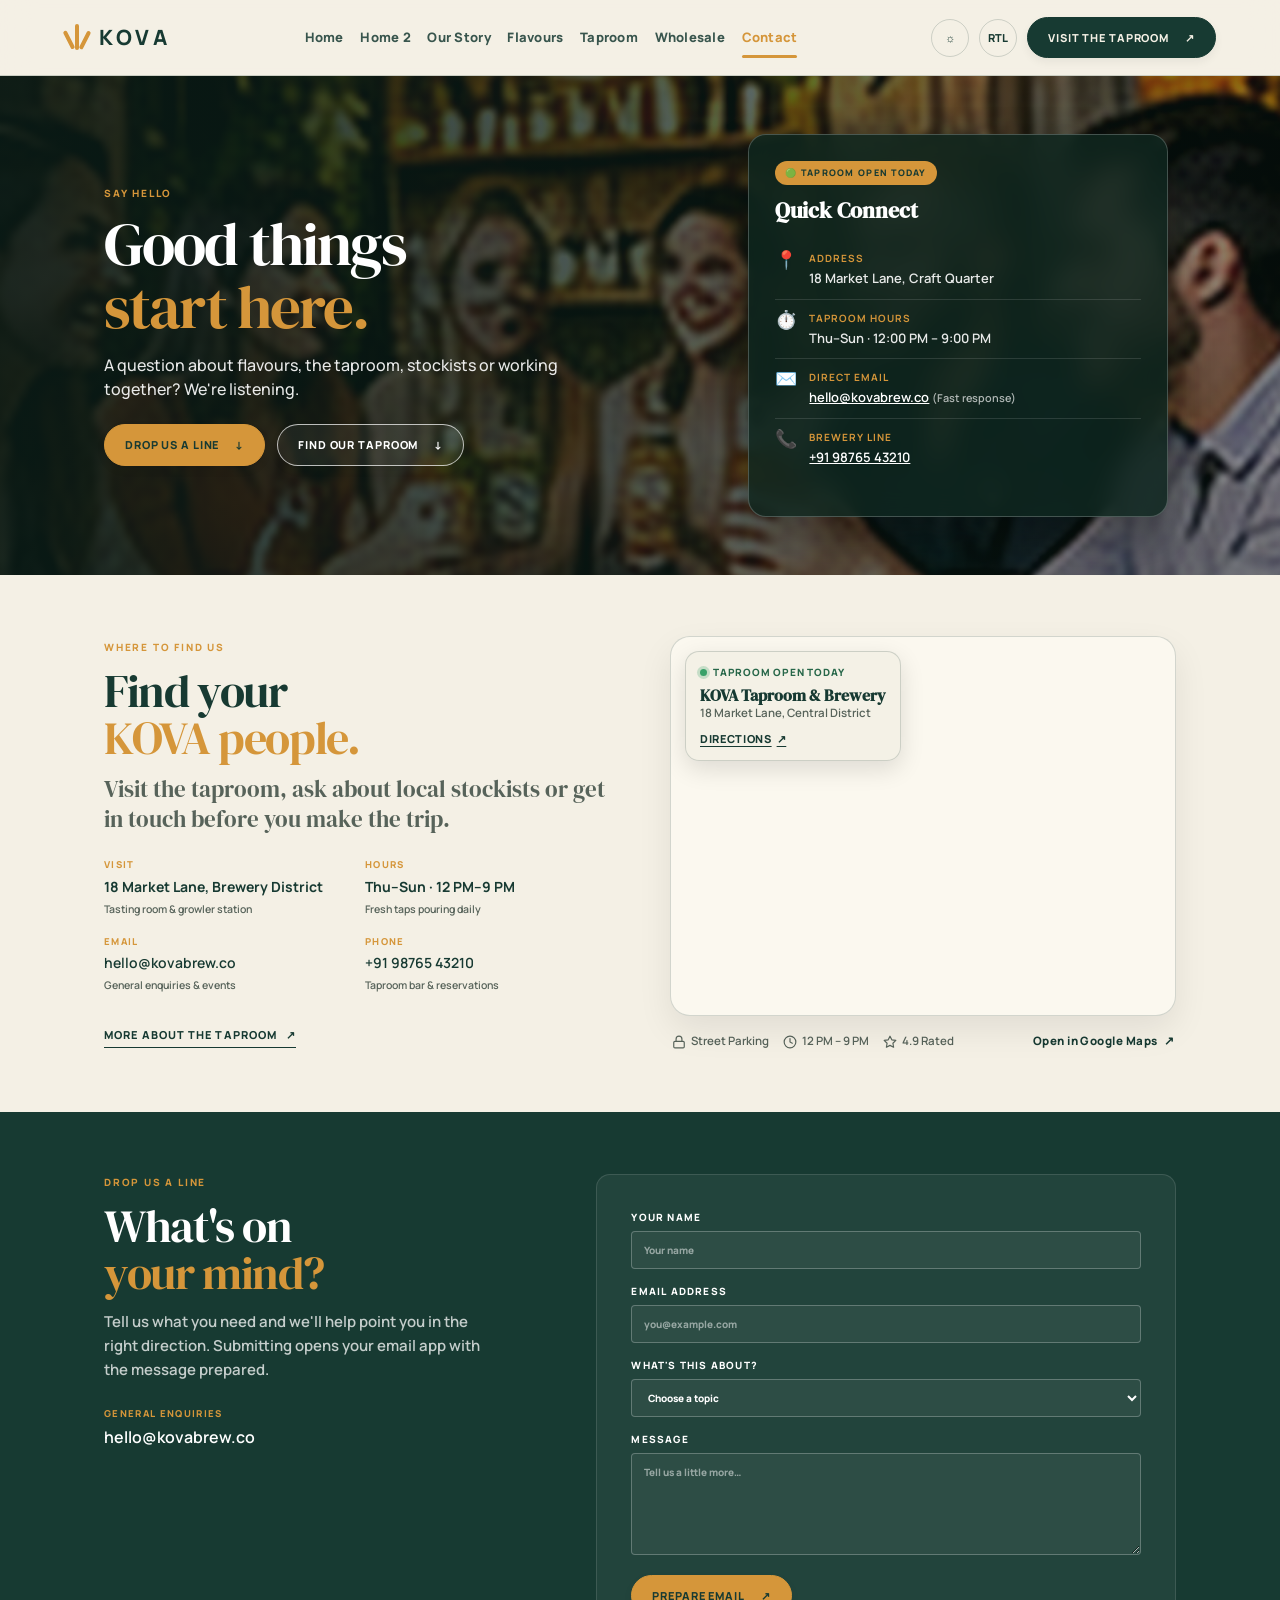
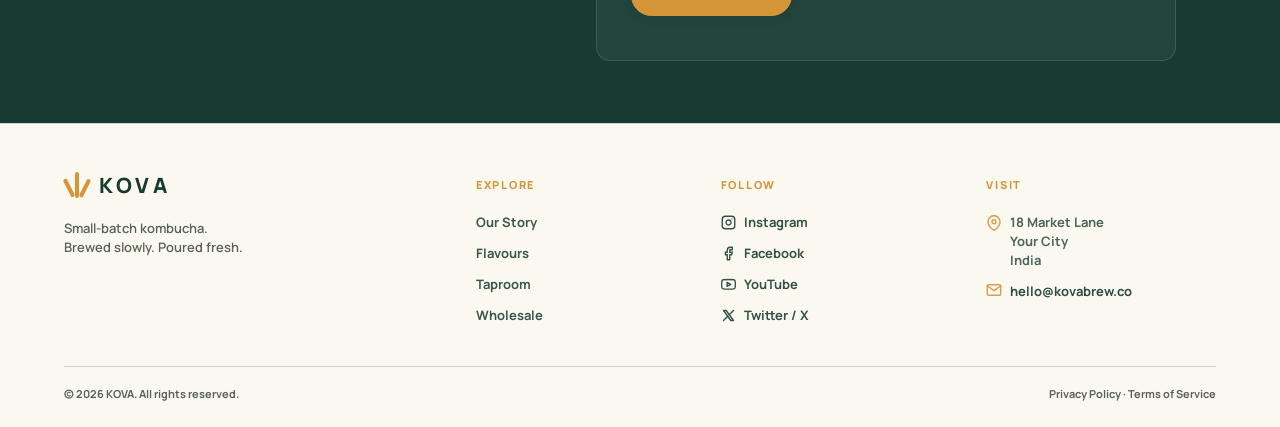
==== commit c79dee7d: "imagefixes" ====
--- a/contact.html
+++ b/contact.html
@@ -1,15 +1,19 @@
 <!doctype html>
 <html lang="en" data-theme="light">
+
 <head>
   <meta charset="utf-8">
   <meta name="viewport" content="width=device-width, initial-scale=1, viewport-fit=cover">
   <meta name="theme-color" content="#f4f0e5">
-  <meta name="description" content="KOVA small-batch kombucha — thoughtfully brewed tea, live culture and bright, real-ingredient flavours.">
+  <meta name="description"
+    content="KOVA small-batch kombucha — thoughtfully brewed tea, live culture and bright, real-ingredient flavours.">
   <title>Contact & Find Us | KOVA Kombucha</title>
   <link rel="icon" type="image/svg+xml" href="favicon.svg">
   <link rel="preconnect" href="https://fonts.googleapis.com">
   <link rel="preconnect" href="https://fonts.gstatic.com" crossorigin>
-  <link href="https://fonts.googleapis.com/css2?family=DM+Serif+Display&family=Manrope:wght@400;500;600;700;800&family=DM+Sans:wght@400;500;600;700&family=Playfair+Display:ital,wght@0,500;0,600;1,500;1,600&display=swap" rel="stylesheet">
+  <link
+    href="https://fonts.googleapis.com/css2?family=DM+Serif+Display&family=Manrope:wght@400;500;600;700;800&family=DM+Sans:wght@400;500;600;700&family=Playfair+Display:ital,wght@0,500;0,600;1,500;1,600&display=swap"
+    rel="stylesheet">
   <link rel="stylesheet" href="css/styles.css">
   <style>
     /* Header Responsiveness: Tablet View and 1024p view from 300px to 1100px */
@@ -299,8 +303,17 @@
     }
 
     @keyframes statusPulse {
-      0%, 100% { transform: scale(1); opacity: 1; }
-      50% { transform: scale(1.25); opacity: 0.75; }
+
+      0%,
+      100% {
+        transform: scale(1);
+        opacity: 1;
+      }
+
+      50% {
+        transform: scale(1.25);
+        opacity: 0.75;
+      }
     }
 
     .map-card-title {
@@ -398,22 +411,27 @@
         height: 310px;
         border-radius: 16px;
       }
+
       .map-floating-card {
         top: 10px;
         left: 10px;
         max-width: 230px;
         padding: 10px 12px;
       }
+
       [dir="rtl"] .map-floating-card {
         right: 10px;
         left: auto;
       }
+
       .map-card-title {
         font-size: 14px;
       }
+
       .map-card-address {
         font-size: 10.5px;
       }
+
       .map-footer-bar {
         flex-direction: column;
         align-items: flex-start;
@@ -423,6 +441,7 @@
   </style>
   <script src="js/script.js" defer></script>
 </head>
+
 <body id="top">
   <a class="skip-link" href="#main">Skip to content</a>
 
@@ -479,7 +498,8 @@
           <div>
             <p class="eyebrow light">SAY HELLO</p>
             <h1>Good things<br><em>start here.</em></h1>
-            <p class="hero-copy">A question about flavours, the taproom, stockists or working together? We're listening.</p>
+            <p class="hero-copy">A question about flavours, the taproom, stockists or working together? We're listening.
+            </p>
             <div class="button-row">
               <a class="button button-lime" href="#enquiry">Drop Us A Line <span>↓</span></a>
               <a class="button button-ghost" href="#where">Find Our Taproom <span>↓</span></a>
@@ -507,7 +527,8 @@
                 <span class="qc-icon">✉️</span>
                 <div>
                   <strong>Direct Email</strong>
-                  <p><a href="mailto:hello@kovabrew.co">hello@kovabrew.co</a> <small style="opacity:0.75">(Fast response)</small></p>
+                  <p><a href="mailto:hello@kovabrew.co">hello@kovabrew.co</a> <small style="opacity:0.75">(Fast
+                      response)</small></p>
                 </div>
               </div>
               <div class="quick-contact-item">
@@ -530,21 +551,21 @@
           <h2>Find your<br><em>KOVA people.</em></h2>
           <p class="lead">Visit the taproom, ask about local stockists or get in touch before you make the trip.</p>
           <div class="contact-details">
-            <div><span>VISIT</span><b>18 Market Lane, Brewery District</b><small>Tasting room &amp; growler station</small></div>
+            <div><span>VISIT</span><b>18 Market Lane, Brewery District</b><small>Tasting room &amp; growler
+                station</small></div>
             <div><span>HOURS</span><b>Thu–Sun · 12 PM–9 PM</b><small>Fresh taps pouring daily</small></div>
-            <div><span>EMAIL</span><a href="mailto:hello@kovabrew.co">hello@kovabrew.co</a><small>General enquiries &amp; events</small></div>
-            <div><span>PHONE</span><a href="tel:+919876543210">+91 98765 43210</a><small>Taproom bar &amp; reservations</small></div>
+            <div><span>EMAIL</span><a href="mailto:hello@kovabrew.co">hello@kovabrew.co</a><small>General enquiries
+                &amp; events</small></div>
+            <div><span>PHONE</span><a href="tel:+919876543210">+91 98765 43210</a><small>Taproom bar &amp;
+                reservations</small></div>
           </div>
           <a class="text-link" href="taproom.html">More about the taproom <span>↗</span></a>
         </div>
         <div class="map-panel proper-map-panel">
           <div class="map-frame-wrapper">
-            <iframe
-              class="proper-map-iframe"
+            <iframe class="proper-map-iframe"
               src="https://maps.google.com/maps?q=18+Market+Lane&amp;t=&amp;z=15&amp;ie=UTF8&amp;iwloc=&amp;output=embed"
-              title="KOVA Craft Taproom Location Map"
-              loading="lazy"
-              allowfullscreen
+              title="KOVA Craft Taproom Location Map" loading="lazy" allowfullscreen
               referrerpolicy="no-referrer-when-downgrade">
             </iframe>
 
@@ -558,7 +579,8 @@
                 <div class="map-card-title">KOVA Taproom &amp; Brewery</div>
                 <div class="map-card-address">18 Market Lane, Central District</div>
               </div>
-              <a class="map-card-link" href="https://maps.google.com/?q=18+Market+Lane" target="_blank" rel="noopener noreferrer" aria-label="Get directions to 18 Market Lane on Google Maps">
+              <a class="map-card-link" href="https://maps.google.com/?q=18+Market+Lane" target="_blank"
+                rel="noopener noreferrer" aria-label="Get directions to 18 Market Lane on Google Maps">
                 <span>Directions</span>
                 <span aria-hidden="true">↗</span>
               </a>
@@ -568,11 +590,25 @@
           <!-- Location Amenities & External Map Link -->
           <div class="map-footer-bar">
             <div class="map-amenities">
-              <span><svg width="14" height="14" viewBox="0 0 24 24" fill="none" stroke="currentColor" stroke-width="2" stroke-linecap="round" stroke-linejoin="round" aria-hidden="true"><rect x="3" y="11" width="18" height="11" rx="2" ry="2"></rect><path d="M7 11V7a5 5 0 0 1 10 0v4"></path></svg> Street Parking</span>
-              <span><svg width="14" height="14" viewBox="0 0 24 24" fill="none" stroke="currentColor" stroke-width="2" stroke-linecap="round" stroke-linejoin="round" aria-hidden="true"><circle cx="12" cy="12" r="10"></circle><polyline points="12 6 12 12 16 14"></polyline></svg> 12 PM – 9 PM</span>
-              <span><svg width="14" height="14" viewBox="0 0 24 24" fill="none" stroke="currentColor" stroke-width="2" stroke-linecap="round" stroke-linejoin="round" aria-hidden="true"><polygon points="12 2 15.09 8.26 22 9.27 17 14.14 18.18 21.02 12 17.77 5.82 21.02 7 14.14 2 9.27 8.91 8.26 12 2"></polygon></svg> 4.9 Rated</span>
+              <span><svg width="14" height="14" viewBox="0 0 24 24" fill="none" stroke="currentColor" stroke-width="2"
+                  stroke-linecap="round" stroke-linejoin="round" aria-hidden="true">
+                  <rect x="3" y="11" width="18" height="11" rx="2" ry="2"></rect>
+                  <path d="M7 11V7a5 5 0 0 1 10 0v4"></path>
+                </svg> Street Parking</span>
+              <span><svg width="14" height="14" viewBox="0 0 24 24" fill="none" stroke="currentColor" stroke-width="2"
+                  stroke-linecap="round" stroke-linejoin="round" aria-hidden="true">
+                  <circle cx="12" cy="12" r="10"></circle>
+                  <polyline points="12 6 12 12 16 14"></polyline>
+                </svg> 12 PM – 9 PM</span>
+              <span><svg width="14" height="14" viewBox="0 0 24 24" fill="none" stroke="currentColor" stroke-width="2"
+                  stroke-linecap="round" stroke-linejoin="round" aria-hidden="true">
+                  <polygon
+                    points="12 2 15.09 8.26 22 9.27 17 14.14 18.18 21.02 12 17.77 5.82 21.02 7 14.14 2 9.27 8.91 8.26 12 2">
+                  </polygon>
+                </svg> 4.9 Rated</span>
             </div>
-            <a class="map-external-link" href="https://maps.google.com/?q=18+Market+Lane" target="_blank" rel="noopener noreferrer">
+            <a class="map-external-link" href="https://maps.google.com/?q=18+Market+Lane" target="_blank"
+              rel="noopener noreferrer">
               Open in Google Maps <span>↗</span>
             </a>
           </div>
@@ -585,7 +621,8 @@
         <div>
           <p class="eyebrow light">DROP US A LINE</p>
           <h2>What's on<br><em>your mind?</em></h2>
-          <p>Tell us what you need and we'll help point you in the right direction. Submitting opens your email app with the message prepared.</p>
+          <p>Tell us what you need and we'll help point you in the right direction. Submitting opens your email app with
+            the message prepared.</p>
           <div class="contact-mini">
             <span>GENERAL ENQUIRIES</span>
             <a href="mailto:hello@kovabrew.co">hello@kovabrew.co</a>
@@ -629,8 +666,6 @@
       </div>
       <div>
         <h4>EXPLORE</h4>
-        <a href="index.html">Home</a>
-        <a href="home2.html">Home 2</a>
         <a href="story.html">Our Story</a>
         <a href="products.html">Flavours</a>
         <a href="taproom.html">Taproom</a>
@@ -704,4 +739,5 @@
     <span>↑</span>
   </button>
 </body>
+
 </html>
--- a/css/styles.css
+++ b/css/styles.css
@@ -70,7 +70,10 @@
   display: block;
 }
 
-button, input, select, textarea {
+button,
+input,
+select,
+textarea {
   font: inherit;
 }
 
@@ -445,11 +448,15 @@
   color: var(--accent);
 }
 
-h1, h2, h3, p {
+h1,
+h2,
+h3,
+p {
   margin-top: 0;
 }
 
-h1, h2 {
+h1,
+h2 {
   font-family: var(--serif);
   font-weight: 400;
   line-height: 1.02;
@@ -466,7 +473,8 @@
   font-size: clamp(30px, 3.6vw, 48px);
 }
 
-h1 em, h2 em {
+h1 em,
+h2 em {
   color: var(--accent);
   font-style: normal;
 }
@@ -513,7 +521,8 @@
 }
 
 /* Compact Heroes with 2-Column Balanced Grids */
-.hero-home, .page-hero {
+.hero-home,
+.page-hero {
   position: relative;
   isolation: isolate;
   display: flex;
@@ -530,28 +539,28 @@
 }
 
 .hero-home {
-  background-image: url('https://images.unsplash.com/photo-1551024709-8f23befc6f87?auto=format&fit=crop&w=2000&q=88');
+  background-image: url('../images/new/39_hero_banner.jpg');
   background-position: center 55%;
 }
 
 .hero-products {
-  background-image: url('https://images.unsplash.com/photo-1544145945-f90425340c7e?auto=format&fit=crop&w=2000&q=88');
+  background-image: url('../images/products/lineup.jpg');
 }
 
 .hero-story {
-  background-image: url('https://images.unsplash.com/photo-1544787219-7f47de0d74c9?auto=format&fit=crop&w=2000&q=88');
+  background-image: url('../images/brewing-process.jpg');
 }
 
 .hero-taproom {
-  background-image: url('https://images.unsplash.com/photo-1514933651103-005eec06c04b?auto=format&fit=crop&w=2000&q=88');
+  background-image: url('../images/taproom.jpg');
 }
 
 .hero-wholesale {
-  background-image: linear-gradient(135deg, rgba(16, 43, 36, 0.94), rgba(10, 27, 23, 0.95)), url('https://images.unsplash.com/photo-1513558161293-cdaf765ed2fd?auto=format&fit=crop&w=2000&q=88');
+  background-image: linear-gradient(135deg, rgba(16, 43, 36, 0.94), rgba(10, 27, 23, 0.95)), url('../images/new/18_keg_30l.jpg');
 }
 
 .hero-contact {
-  background-image: url('https://images.unsplash.com/photo-1517248135467-4c7edcad34c4?auto=format&fit=crop&w=2000&q=88');
+  background-image: url('../images/new/31_taproom_people.jpg');
 }
 
 .hero-shade {
@@ -950,7 +959,7 @@
   width: 120px;
   height: 275px;
   z-index: 2;
-  filter: drop-shadow(14px 18px 18px rgba(0,0,0,.22));
+  filter: drop-shadow(14px 18px 18px rgba(0, 0, 0, .22));
   transform: rotate(5deg);
 }
 
@@ -1154,7 +1163,7 @@
 .intro-art {
   height: 310px;
   position: relative;
-  background: linear-gradient(140deg, rgba(23, 58, 50, .15), rgba(213, 150, 58, .2)), url('https://images.unsplash.com/photo-1556910103-1c02745aae4d?auto=format&fit=crop&w=1200&q=85') center/cover;
+  background: linear-gradient(140deg, rgba(23, 58, 50, .15), rgba(213, 150, 58, .2)), url('../images/botanicals-ingredients.jpg') center/cover;
   border-radius: 120px 0 120px 0;
   box-shadow: 0 14px 30px rgba(0, 0, 0, .1);
   border: 1.5px solid var(--line);
@@ -1222,30 +1231,316 @@
 }
 
 .product-image {
-  height: 290px;
+  height: 310px;
   position: relative;
   overflow: hidden;
   background: #d4d8c5;
   background-size: cover;
   background-position: center;
-  display: grid;
-  place-items: center;
+  transition: transform .35s ease;
+}
+
+.product-card:hover .product-image {
+  transform: scale(1.04);
+}
+
+.product-image .can {
+  display: none !important;
 }
 
 .img-ginger {
-  background-image: linear-gradient(130deg, rgba(237, 174, 72, .2), rgba(33, 61, 42, .12)), url('https://images.unsplash.com/photo-1513558161293-7c0a3b5a5b9d?auto=format&fit=crop&w=900&q=85');
+  background-image: url('../images/products/ginger-lemon.jpg');
 }
 
 .img-berry {
-  background-image: linear-gradient(130deg, rgba(70, 34, 64, .15), rgba(27, 46, 35, .15)), url('https://images.unsplash.com/photo-1490474418585-ba9bad8fd0ea?auto=format&fit=crop&w=900&q=85');
+  background-image: url('../images/products/berry-basil.jpg');
 }
 
 .img-hibiscus {
-  background-image: linear-gradient(130deg, rgba(151, 67, 83, .2), rgba(247, 214, 174, .15)), url('https://images.unsplash.com/photo-1490750967868-88aa4486c946?auto=format&fit=crop&w=900&q=85');
+  background-image: url('../images/products/hibiscus-rose.jpg');
 }
 
 .img-mango {
-  background-image: linear-gradient(130deg, rgba(215, 154, 44, .25), rgba(34, 76, 46, .1)), url('https://images.unsplash.com/photo-1553279768-865429fa0078?auto=format&fit=crop&w=900&q=85');
+  background-image: url('../images/products/mango-chilli.jpg');
+}
+
+.img-apple-mint {
+  background-image: url('../images/products/apple-mint.jpg');
+}
+
+.img-blood-orange {
+  background-image: url('../images/products/blood-orange.jpg');
+}
+
+.img-blackberry-sage {
+  background-image: url('../images/products/blackberry-sage.jpg');
+}
+
+.img-passionfruit,
+.img-passionfruit-lemongrass {
+  background-image: url('../images/products/passionfruit-lemongrass.jpg');
+}
+
+.img-tasting-flight {
+  background-image: url('../images/tasting-flight.jpg');
+}
+
+.img-lineup,
+.img-new-lineup {
+  background-image: url('../images/products/lineup.jpg');
+}
+
+.img-botanicals,
+.img-harvest {
+  background-image: url('../images/botanicals-ingredients.jpg');
+}
+
+.img-brewing,
+.img-crock {
+  background-image: url('../images/brewing-process.jpg');
+}
+
+/* Branded KOVA High-Resolution Product & Serving Photography */
+.img-kiwi-lime {
+  background-image: url('../images/new/01_kiwi_lime.jpg');
+}
+
+.img-pineapple-mint {
+  background-image: url('../images/new/02_pineapple_mint.jpg');
+}
+
+.img-passionfruit-orange {
+  background-image: url('../images/new/03_passionfruit_orange.jpg');
+}
+
+.img-blueberry-lavender {
+  background-image: url('../images/new/04_blueberry_lavender.jpg');
+}
+
+.img-watermelon-mint {
+  background-image: url('../images/new/05_watermelon_mint.jpg');
+}
+
+.img-citrus-rosemary {
+  background-image: url('../images/new/06_citrus_rosemary.jpg');
+}
+
+.img-peach-jasmine {
+  background-image: url('../images/new/07_peach_jasmine.jpg');
+}
+
+.img-cucumber-elderflower {
+  background-image: url('../images/new/08_cucumber_elderflower.jpg');
+}
+
+.img-pomegranate-hibiscus {
+  background-image: url('../images/new/09_pomegranate_hibiscus.jpg');
+}
+
+.img-apple-cinnamon {
+  background-image: url('../images/new/10_apple_cinnamon.jpg');
+}
+
+.img-mixed-box {
+  background-image: url('../images/new/12_mixed_pack_box.jpg');
+}
+
+.img-single-bottle {
+  background-image: url('../images/new/13_single_bottle.jpg');
+}
+
+.img-six-pack {
+  background-image: url('../images/new/14_six_pack.jpg');
+}
+
+.img-twelve-pack {
+  background-image: url('../images/new/15_twelve_pack.jpg');
+}
+
+.img-gift-box {
+  background-image: url('../images/new/16_gift_box.jpg');
+}
+
+.img-keg-20l {
+  background-image: url('../images/new/17_keg_20l.jpg');
+}
+
+.img-tap-pouring {
+  background-image: url('../images/new/19_tap_pouring.jpg');
+}
+
+.img-glass-serving {
+  background-image: url('../images/new/20_glass_serving.jpg');
+}
+
+.img-flight-samplers {
+  background-image: url('../images/new/21_flight_samplers.jpg');
+}
+
+.img-keg-30l {
+  background-image: url('../images/new/18_keg_30l.jpg');
+}
+
+.img-ice-cold-glass {
+  background-image: url('../images/new/22_ice_cold_glass.jpg');
+}
+
+.img-can-mockup {
+  background-image: url('../images/new/23_can_mockup.jpg');
+}
+
+.img-bottle-closeup {
+  background-image: url('../images/new/24_bottle_closeup.jpg');
+}
+
+.img-sustainable-pack {
+  background-image: url('../images/new/29_sustainable_packaging.jpg');
+}
+
+.img-hero-product {
+  background-image: url('../images/new/40_hero_product.jpg');
+}
+
+.img-hero-banner {
+  background-image: url('../images/new/39_hero_banner.jpg');
+}
+
+/* Category Filter Tabs */
+.filter-tabs {
+  display: flex;
+  flex-wrap: wrap;
+  gap: 10px;
+  margin: 28px 0 36px;
+  justify-content: flex-start;
+}
+
+.filter-btn {
+  background: var(--surface);
+  border: 1.5px solid var(--line);
+  color: var(--ink);
+  padding: 9px 20px;
+  border-radius: 999px;
+  font-family: inherit;
+  font-size: 12px;
+  font-weight: 700;
+  letter-spacing: .06em;
+  cursor: pointer;
+  transition: all .25s ease;
+}
+
+.filter-btn:hover {
+  border-color: var(--accent);
+  color: var(--ink);
+  transform: translateY(-1px);
+}
+
+.filter-btn.active {
+  background: var(--accent);
+  color: #173a32;
+  border-color: var(--accent);
+  box-shadow: 0 4px 14px rgba(213, 150, 58, 0.25);
+}
+
+/* Hero Photo Showcase (Replaces flat vector CSS shapes) */
+.hero-photo-showcase {
+  position: relative;
+  width: 100%;
+  max-width: 400px;
+  border-radius: 22px;
+  overflow: hidden;
+  box-shadow: 0 24px 50px rgba(0, 0, 0, 0.35);
+  border: 1px solid rgba(255, 255, 255, 0.2);
+  background: rgba(16, 43, 36, 0.88);
+  backdrop-filter: blur(16px);
+  -webkit-backdrop-filter: blur(16px);
+  margin-inline: auto;
+  transition: transform .35s ease, box-shadow .35s ease;
+}
+
+.hero-photo-showcase:hover {
+  transform: translateY(-4px);
+  box-shadow: 0 28px 56px rgba(0, 0, 0, 0.42);
+}
+
+.hero-photo-showcase-img {
+  width: 100%;
+  height: 380px;
+  background-size: cover;
+  background-position: center;
+  position: relative;
+}
+
+.hero-photo-showcase-overlay {
+  position: absolute;
+  bottom: 0;
+  left: 0;
+  right: 0;
+  padding: 22px 22px 18px;
+  background: linear-gradient(180deg, transparent 0%, rgba(10, 27, 22, 0.94) 80%);
+  display: flex;
+  justify-content: space-between;
+  align-items: flex-end;
+}
+
+.hero-showcase-badge {
+  display: inline-block;
+  background: var(--accent);
+  color: #173a32;
+  font-size: 9px;
+  font-weight: 800;
+  letter-spacing: .12em;
+  padding: 5px 11px;
+  border-radius: 999px;
+  text-transform: uppercase;
+  margin-bottom: 6px;
+}
+
+.hero-photo-showcase-title {
+  color: #ffffff;
+  font-family: var(--serif);
+  font-size: 22px;
+  line-height: 1.15;
+  margin: 0;
+}
+
+.hero-photo-showcase-sub {
+  color: rgba(255, 255, 255, 0.8);
+  font-size: 11px;
+  letter-spacing: .06em;
+  margin: 4px 0 0;
+  font-weight: 600;
+}
+
+.hero-photo-pill {
+  position: absolute;
+  top: 16px;
+  right: 16px;
+  background: rgba(14, 38, 31, 0.85);
+  border: 1px solid rgba(255, 255, 255, 0.25);
+  backdrop-filter: blur(8px);
+  color: #f4f0e5;
+  padding: 6px 14px;
+  border-radius: 999px;
+  font-size: 9.5px;
+  font-weight: 800;
+  letter-spacing: .1em;
+}
+
+/* Home 2 Card Photo */
+.flavour-card-photo {
+  width: 100%;
+  height: 250px;
+  border-radius: 18px;
+  background-size: cover;
+  background-position: center;
+  margin: 14px 0;
+  box-shadow: 0 12px 28px rgba(0, 0, 0, 0.18);
+  transition: transform .35s ease, box-shadow .35s ease;
+}
+
+.flavour-card:hover .flavour-card-photo {
+  transform: scale(1.03);
+  box-shadow: 0 18px 38px rgba(0, 0, 0, 0.26);
 }
 
 .product-number {
@@ -1373,9 +1668,10 @@
 
 .process-photo {
   min-height: 480px;
-  background: url('https://images.unsplash.com/photo-1516594915697-87eb3b1c14ea?auto=format&fit=crop&w=1200&q=88') center/cover;
+  background: url('../images/brewing-process.jpg') center/cover;
   position: relative;
-  border-radius: 12px;
+  border-radius: 16px;
+  box-shadow: 0 16px 36px rgba(0, 0, 0, 0.22);
 }
 
 .process-photo:after {
@@ -1385,14 +1681,16 @@
   left: 18px;
   background: var(--accent);
   color: #173a32;
-  padding: 9px 12px;
+  padding: 9px 14px;
   font-size: 8.5px;
   font-weight: 800;
   letter-spacing: .1em;
+  border-radius: 6px;
+  box-shadow: 0 4px 12px rgba(0, 0, 0, 0.18);
 }
 
 .process-photo-alt {
-  background-image: url('https://images.unsplash.com/photo-1515586000433-45406d8e6662?auto=format&fit=crop&w=1200&q=88');
+  background-image: url('../images/brewing-process.jpg');
 }
 
 .process-steps {
@@ -1400,7 +1698,7 @@
   border-top: 1px solid rgba(255, 255, 255, .2);
 }
 
-.process-steps > div {
+.process-steps>div {
   display: grid;
   grid-template-columns: 36px .75fr 1.4fr;
   gap: 10px;
@@ -1449,12 +1747,12 @@
 .seasonal-image {
   height: 380px;
   position: relative;
-  background: url('https://images.unsplash.com/photo-1490474418585-ba9bad8fd0ea?auto=format&fit=crop&w=1200&q=88') center/cover;
+  background: url('../images/botanicals-ingredients.jpg') center/cover;
   border-radius: 12px;
 }
 
 .seasonal-image-alt {
-  background-image: url('https://images.unsplash.com/photo-1518843875459-f738682238a6?auto=format&fit=crop&w=1200&q=88');
+  background-image: url('../images/botanicals-ingredients.jpg');
 }
 
 .seasonal-label {
@@ -1484,7 +1782,7 @@
 
 .taproom-image {
   min-height: 440px;
-  background: url('https://images.unsplash.com/photo-1514933651103-005eec06c04b?auto=format&fit=crop&w=1400&q=88') center/cover;
+  background: url('../images/taproom.jpg') center/cover;
 }
 
 .taproom-content {
@@ -1510,7 +1808,7 @@
   align-items: center;
 }
 
-.find-grid > div:first-child > p:not(.eyebrow) {
+.find-grid>div:first-child>p:not(.eyebrow) {
   max-width: 440px;
   color: var(--muted);
   margin-bottom: 20px;
@@ -1519,7 +1817,7 @@
 .find-image {
   height: 380px;
   position: relative;
-  background: url('https://images.unsplash.com/photo-1551024709-8f23befc6f87?auto=format&fit=crop&w=1200&q=88') center/cover;
+  background: url('../images/new/31_taproom_people.jpg') center/cover;
   border-radius: 12px;
 }
 
@@ -1572,7 +1870,7 @@
 
 .bottled-photo {
   min-height: 440px;
-  background: url('https://images.unsplash.com/photo-1600271886742-f049cd451bba?auto=format&fit=crop&w=1200&q=88') center/cover;
+  background: url('../images/new/15_twelve_pack.jpg') center/cover;
   border-radius: 12px;
 }
 
@@ -1618,13 +1916,15 @@
 
 /* Story Intro */
 .story-intro {
-  grid-template-columns: .6fr 1.2fr .9fr;
+  grid-template-columns: 1.12fr 0.88fr;
+  gap: clamp(32px, 5vw, 64px);
+  align-items: center;
 }
 
 .story-photo {
-  height: 360px;
-  background: url('https://images.unsplash.com/photo-1515586000433-45406d8e6662?auto=format&fit=crop&w=900&q=85') center/cover;
-  border-radius: 12px;
+  height: 440px;
+  background: url('../images/botanicals-ingredients.jpg') center/cover;
+  border-radius: 18px;
 }
 
 /* Values Section */
@@ -1676,7 +1976,7 @@
   margin: 20px 0;
 }
 
-.visit-details > div {
+.visit-details>div {
   padding: 10px 0;
   border-bottom: 1px solid var(--line);
   display: grid;
@@ -1713,7 +2013,7 @@
 .taproom-interior {
   min-height: 480px;
   position: relative;
-  background: url('https://images.unsplash.com/photo-1514933651103-005eec06c04b?auto=format&fit=crop&w=1200&q=88') center/cover;
+  background: url('../images/taproom.jpg') center/cover;
   border-radius: 12px;
 }
 
@@ -1737,18 +2037,18 @@
 }
 
 .offer-flight {
-  background-image: url('https://images.unsplash.com/photo-1544145945-f90425340c7e?auto=format&fit=crop&w=900&q=85');
+  background-image: url('../images/new/21_flight_samplers.jpg');
 }
 
 .offer-taps {
-  background-image: url('https://images.unsplash.com/photo-1514933651103-005eec06c04b?auto=format&fit=crop&w=900&q=85');
+  background-image: url('../images/new/19_tap_pouring.jpg');
 }
 
 .offer-people {
-  background-image: url('https://images.unsplash.com/photo-1528605248644-14dd04022da1?auto=format&fit=crop&w=900&q=85');
-}
-
-.offer-grid article > p:not(.eyebrow) {
+  background-image: url('../images/new/31_taproom_people.jpg');
+}
+
+.offer-grid article>p:not(.eyebrow) {
   font-size: 13px;
   color: var(--muted);
   max-width: 320px;
@@ -1757,6 +2057,16 @@
 /* Wholesale */
 .wholesale-intro {
   max-width: 720px;
+}
+
+.wholesale-section-heading {
+  margin-bottom: clamp(26px, 3.5vw, 36px);
+}
+
+.wholesale-section-heading .heading-note {
+  max-width: 440px;
+  line-height: 1.55;
+  font-size: 14px;
 }
 
 .wholesale-grid {
@@ -1791,20 +2101,348 @@
 }
 
 .option-bottles {
-  background-image: url('https://images.unsplash.com/photo-1600271886742-f049cd451bba?auto=format&fit=crop&w=900&q=85');
+  background-image: url('../images/new/15_twelve_pack.jpg');
 }
 
 .option-keg {
-  background-image: url('https://images.unsplash.com/photo-1514933651103-005eec06c04b?auto=format&fit=crop&w=900&q=85');
+  background-image: url('../images/new/19_tap_pouring.jpg');
 }
 
 .option-service {
-  background-image: url('https://images.unsplash.com/photo-1559329007-40df8a9345d8?auto=format&fit=crop&w=900&q=85');
-}
-
-.wholesale-grid article > p:not(.eyebrow) {
+  background-image: url('../images/new/28_team_brewing.jpg');
+}
+
+.wholesale-grid article>p:not(.eyebrow) {
   font-size: 13px;
   color: var(--muted);
+}
+
+/* ==========================================================================
+   Purchasing Options & Commercial Trade Packages (Taproom & Wholesale)
+   ========================================================================== */
+.purchasing-section {
+  background: var(--bg);
+}
+
+.purchasing-section-alt {
+  background: var(--surface);
+}
+
+.purchasing-grid {
+  display: grid;
+  grid-template-columns: repeat(3, 1fr);
+  gap: clamp(18px, 2.5vw, 28px);
+  margin-top: 24px;
+}
+
+@media (max-width: 980px) {
+  .purchasing-grid {
+    grid-template-columns: repeat(2, 1fr);
+  }
+}
+
+@media (max-width: 620px) {
+  .purchasing-grid {
+    grid-template-columns: 1fr;
+  }
+}
+
+.purchase-card {
+  background: var(--surface);
+  border: 1.5px solid var(--line);
+  border-radius: 18px;
+  overflow: hidden;
+  display: flex;
+  flex-direction: column;
+  transition: transform .3s cubic-bezier(0.16, 1, 0.3, 1), box-shadow .3s ease, border-color .3s ease;
+  position: relative;
+}
+
+.purchase-card:hover {
+  transform: translateY(-6px);
+  box-shadow: 0 20px 42px rgba(18, 43, 35, 0.13);
+  border-color: var(--accent);
+}
+
+.purchase-card-img {
+  height: 220px;
+  background-size: cover;
+  background-position: center;
+  position: relative;
+  background-color: var(--card);
+}
+
+.purchase-badge {
+  position: absolute;
+  top: 14px;
+  left: 14px;
+  background: var(--accent);
+  color: #173a32;
+  font-size: 8.5px;
+  font-weight: 800;
+  letter-spacing: .12em;
+  text-transform: uppercase;
+  padding: 5px 10px;
+  border-radius: 999px;
+  box-shadow: 0 4px 10px rgba(0, 0, 0, 0.18);
+  z-index: 2;
+}
+
+.purchase-badge-subtle {
+  background: rgba(16, 43, 36, 0.92);
+  color: var(--lime);
+  border: 1px solid rgba(217, 255, 69, 0.35);
+}
+
+.purchase-cat-pill {
+  position: absolute;
+  bottom: 12px;
+  right: 14px;
+  background: rgba(14, 38, 31, 0.88);
+  backdrop-filter: blur(8px);
+  -webkit-backdrop-filter: blur(8px);
+  color: #ffffff;
+  font-size: 9px;
+  font-weight: 700;
+  letter-spacing: .08em;
+  padding: 4px 9px;
+  border-radius: 6px;
+  z-index: 2;
+}
+
+.purchase-card-body {
+  padding: 24px;
+  display: flex;
+  flex-direction: column;
+  flex: 1;
+}
+
+.purchase-title-row {
+  display: flex;
+  align-items: flex-start;
+  justify-content: space-between;
+  gap: 12px;
+  margin-bottom: 10px;
+}
+
+.purchase-title-row h3 {
+  font-size: 19px;
+  line-height: 1.25;
+  margin: 0;
+  color: var(--ink);
+}
+
+.purchase-price-tag {
+  text-align: right;
+  flex-shrink: 0;
+}
+
+.purchase-price-amount {
+  font-family: var(--serif);
+  font-size: 22px;
+  line-height: 1;
+  color: var(--accent);
+  font-weight: 700;
+  display: block;
+}
+
+.purchase-price-unit {
+  font-size: 10px;
+  font-weight: 700;
+  color: var(--muted);
+  text-transform: uppercase;
+  letter-spacing: .06em;
+  display: block;
+  margin-top: 2px;
+}
+
+.purchase-desc {
+  font-size: 13.5px;
+  color: var(--muted);
+  line-height: 1.55;
+  margin: 0 0 24px 0;
+}
+
+.purchase-specs {
+  display: none !important;
+}
+
+.purchase-margin-tag {
+  background: color-mix(in srgb, var(--accent) 12%, transparent);
+  border: 1px solid color-mix(in srgb, var(--accent) 30%, transparent);
+  color: var(--ink);
+  padding: 8px 12px;
+  border-radius: 8px;
+  font-size: 11.5px;
+  font-weight: 800;
+  margin-bottom: 18px;
+  display: flex;
+  align-items: center;
+  justify-content: space-between;
+  gap: 8px;
+}
+
+.purchase-margin-tag b {
+  color: var(--accent);
+  font-family: var(--serif);
+  font-size: 14px;
+}
+
+.purchase-actions {
+  margin-top: auto;
+}
+
+.purchase-actions .button {
+  width: 100%;
+  text-align: center;
+  justify-content: center;
+  box-sizing: border-box;
+}
+
+/* Sample Tasting Kit & Group Experience Callouts */
+.trade-sample-card {
+  margin-top: 48px;
+  background: linear-gradient(135deg, rgba(23, 58, 50, 0.96), rgba(16, 43, 36, 0.98));
+  border: 1.5px solid rgba(213, 150, 58, 0.35);
+  border-radius: 20px;
+  padding: clamp(24px, 4vw, 36px);
+  color: white;
+  display: grid;
+  grid-template-columns: 200px 1fr auto;
+  gap: clamp(20px, 3.5vw, 36px);
+  align-items: center;
+  box-shadow: 0 20px 48px rgba(10, 27, 23, 0.28);
+}
+
+@media (max-width: 900px) {
+  .trade-sample-card {
+    grid-template-columns: 1fr;
+    text-align: left;
+  }
+}
+
+.trade-sample-img {
+  width: 100%;
+  height: 150px;
+  border-radius: 14px;
+  background-size: cover;
+  background-position: center;
+  box-shadow: 0 8px 24px rgba(0, 0, 0, 0.3);
+}
+
+.trade-sample-info h3 {
+  font-family: var(--serif);
+  font-size: clamp(22px, 2.5vw, 28px);
+  margin: 6px 0 10px;
+  color: #fff;
+}
+
+.trade-sample-info p {
+  color: rgba(255, 255, 255, 0.85);
+  font-size: 13.5px;
+  margin: 0 0 12px;
+  line-height: 1.5;
+}
+
+.trade-sample-perks {
+  display: flex;
+  flex-wrap: wrap;
+  gap: 16px;
+  font-size: 11.5px;
+  font-weight: 700;
+  color: var(--lime);
+}
+
+.trade-sample-cta {
+  display: flex;
+  flex-direction: column;
+  align-items: flex-end;
+  gap: 8px;
+}
+
+@media (max-width: 900px) {
+  .trade-sample-cta {
+    align-items: flex-start;
+  }
+}
+
+.trade-sample-price {
+  font-family: var(--serif);
+  font-size: 26px;
+  color: var(--lime);
+  font-weight: 700;
+}
+
+/* Taproom Group Experience Callout */
+.taproom-group-card {
+  margin-top: 48px;
+  background: var(--surface);
+  border: 1.5px solid var(--line);
+  border-radius: 20px;
+  padding: clamp(24px, 4vw, 36px);
+  display: grid;
+  grid-template-columns: 200px 1fr auto;
+  gap: clamp(20px, 3.5vw, 36px);
+  align-items: center;
+  box-shadow: 0 16px 36px rgba(18, 43, 35, 0.08);
+}
+
+@media (max-width: 900px) {
+  .taproom-group-card {
+    grid-template-columns: 1fr;
+  }
+}
+
+.taproom-group-img {
+  width: 100%;
+  height: 150px;
+  border-radius: 14px;
+  background-size: cover;
+  background-position: center;
+}
+
+.taproom-group-info h3 {
+  font-size: clamp(20px, 2.3vw, 26px);
+  margin: 4px 0 8px;
+  color: var(--ink);
+}
+
+.taproom-group-info p {
+  color: var(--muted);
+  font-size: 13.5px;
+  margin: 0 0 10px;
+}
+
+.taproom-group-perks {
+  display: flex;
+  flex-wrap: wrap;
+  gap: 16px;
+  font-size: 11.5px;
+  font-weight: 700;
+  color: var(--accent);
+}
+
+/* RTL overrides for purchase components */
+[dir="rtl"] .purchase-badge {
+  left: auto;
+  right: 14px;
+}
+
+[dir="rtl"] .purchase-cat-pill {
+  right: auto;
+  left: 14px;
+}
+
+[dir="rtl"] .purchase-price-tag {
+  text-align: left;
+}
+
+[dir="rtl"] .trade-sample-cta {
+  align-items: flex-start;
+}
+
+[dir="rtl"] .taproom-group-card {
+  text-align: right;
 }
 
 /* Forms */
@@ -1821,7 +2459,7 @@
   align-items: start;
 }
 
-.form-layout > div > p:not(.eyebrow) {
+.form-layout>div>p:not(.eyebrow) {
   max-width: 400px;
   color: rgba(255, 255, 255, .75);
 }
@@ -1906,7 +2544,7 @@
   margin: 22px 0;
 }
 
-.contact-details > div {
+.contact-details>div {
   display: grid;
   gap: 3px;
   align-content: start;
@@ -2009,8 +2647,17 @@
 }
 
 @keyframes statusPulse {
-  0%, 100% { transform: scale(1); opacity: 1; }
-  50% { transform: scale(1.25); opacity: 0.75; }
+
+  0%,
+  100% {
+    transform: scale(1);
+    opacity: 1;
+  }
+
+  50% {
+    transform: scale(1.25);
+    opacity: 0.75;
+  }
 }
 
 .map-card-title {
@@ -2108,22 +2755,27 @@
     height: 310px;
     border-radius: 16px;
   }
+
   .map-floating-card {
     top: 10px;
     left: 10px;
     max-width: 230px;
     padding: 10px 12px;
   }
+
   [dir="rtl"] .map-floating-card {
     right: 10px;
     left: auto;
   }
+
   .map-card-title {
     font-size: 14px;
   }
+
   .map-card-address {
     font-size: 10.5px;
   }
+
   .map-footer-bar {
     flex-direction: column;
     align-items: flex-start;
@@ -2224,7 +2876,7 @@
   margin: 0 auto;
 }
 
-.footer-main > div:not(.footer-brand) {
+.footer-main>div:not(.footer-brand) {
   display: flex;
   flex-direction: column;
   align-items: flex-start;
@@ -2251,8 +2903,8 @@
   text-transform: uppercase;
 }
 
-.footer-main > div:not(.footer-brand) a,
-.footer-main > div:not(.footer-brand) p {
+.footer-main>div:not(.footer-brand) a,
+.footer-main>div:not(.footer-brand) p {
   display: block;
   color: var(--ink);
   opacity: .85;
@@ -2295,32 +2947,60 @@
   stroke: var(--accent);
 }
 
-.footer-visit-item {
-  display: flex;
+.footer-visit {
+  display: flex;
+  flex-direction: column;
   align-items: flex-start;
-  gap: 8px;
-  margin: 8px 0;
+}
+
+.footer-visit-item,
+.footer-main>div:not(.footer-brand) a.footer-visit-item {
+  display: flex !important;
+  align-items: flex-start !important;
+  gap: 8px !important;
+  margin: 6px 0 !important;
   color: var(--ink) !important;
-  opacity: .9;
-  font-size: 13px;
-  font-weight: 700;
+  opacity: .9 !important;
+  font-size: 13px !important;
+  font-weight: 700 !important;
+  line-height: 1.45 !important;
+  text-decoration: none !important;
+  width: fit-content !important;
 }
 
 .footer-visit-item svg {
-  color: var(--accent);
-  flex-shrink: 0;
-  margin-top: 2px;
+  color: var(--accent) !important;
+  flex-shrink: 0 !important;
+  width: 16px !important;
+  min-width: 16px !important;
+  height: 16px !important;
+  margin-top: 2px !important;
 }
 
 .footer-visit-item p {
   margin: 0 !important;
-  line-height: 1.45;
+  line-height: 1.45 !important;
+  font-size: 13px !important;
+  font-weight: 700 !important;
+  color: var(--ink) !important;
+  text-align: start !important;
 }
 
 .footer-visit-item.email-link {
-  align-items: center;
-  text-decoration: none;
-  transition: color .2s, transform .2s;
+  display: inline-flex !important;
+  align-items: center !important;
+  transition: color .2s ease, transform .2s ease, opacity .2s ease !important;
+}
+
+.footer-visit-item.email-link svg {
+  margin-top: 0 !important;
+}
+
+.footer-visit-item.email-link span {
+  display: inline-block !important;
+  line-height: 1.45 !important;
+  font-size: 13px !important;
+  font-weight: 700 !important;
 }
 
 .footer-visit-item.email-link:hover {
@@ -2403,21 +3083,25 @@
     width: 100%;
     padding-inline: clamp(16px, 4vw, 36px);
   }
+
   .site-header .brand {
     margin-right: auto;
     margin-left: 0;
     flex: 0 0 auto;
   }
+
   .desktop-nav,
   .header-cta {
     display: none !important;
   }
+
   .menu-toggle {
     display: inline-flex !important;
     align-items: center !important;
     justify-content: center !important;
     flex: 0 0 38px !important;
   }
+
   .header-actions {
     margin-left: auto;
     margin-right: 0;
@@ -2427,15 +3111,18 @@
     gap: 8px;
     flex: 0 0 auto;
   }
+
   [dir="rtl"] .site-header .brand {
     margin-left: auto;
     margin-right: 0;
   }
+
   [dir="rtl"] .header-actions {
     margin-left: 0;
     margin-right: auto;
     justify-content: flex-start;
   }
+
   .mobile-menu {
     position: absolute;
     display: block;
@@ -2452,15 +3139,18 @@
     font-family: var(--sans);
     z-index: 49;
   }
+
   .mobile-menu.open {
     visibility: visible;
     opacity: 1;
     transform: none;
   }
+
   .mobile-menu nav {
     display: grid;
     gap: 0;
   }
+
   .mobile-menu nav a {
     font-family: var(--serif);
     font-size: 17px;
@@ -2474,23 +3164,27 @@
     align-items: center;
     transition: color .2s ease, padding-left .2s ease;
   }
+
   .mobile-menu nav a:hover {
     color: var(--accent);
     transform: none;
     padding-left: 6px;
   }
+
   .mobile-menu a.active {
     color: var(--accent);
     font-weight: 700;
     padding-left: 10px;
     border-left: 3px solid var(--accent);
   }
+
   .mobile-cta {
     margin-top: 18px;
     background: var(--ink);
     color: var(--bg);
     width: 100%;
   }
+
   .mobile-socials {
     display: flex;
     gap: 16px;
@@ -2500,48 +3194,60 @@
     letter-spacing: .12em;
     font-weight: 700;
   }
+
   .footer-main {
     grid-template-columns: 1.5fr 1fr 1.1fr 1.1fr;
   }
+
   .product-grid-four {
     grid-template-columns: repeat(2, 1fr);
   }
+
   .product-image {
     height: 270px;
   }
+
   .hero-grid {
     grid-template-columns: 1fr;
     gap: 30px;
   }
+
   .hero-feature-card {
     margin-left: 0;
     max-width: 100%;
   }
+
   .hero.section .hero-main,
   #home.hero .hero-main {
     grid-template-columns: 1fr;
     text-align: center;
   }
+
   .hero.section .hero-copy,
   #home.hero .hero-copy {
     margin-inline: auto;
   }
+
   .hero.section .hero-text,
   #home.hero .hero-text {
     margin-inline: auto;
   }
+
   .hero.section .hero-buttons,
   #home.hero .hero-buttons {
     justify-content: center;
   }
+
   .hero.section .home-features,
   #home.hero .home-features {
     grid-template-columns: repeat(2, 1fr);
   }
+
   .hero-cans-lineup {
     flex-wrap: wrap;
     gap: 12px;
   }
+
   .hero-mini-can {
     width: 82px;
     height: 220px;
@@ -2554,26 +3260,33 @@
     padding-inline: 18px;
     justify-content: space-between;
   }
+
   .header-actions {
     margin-left: auto;
     gap: 6px;
   }
+
   [dir="rtl"] .header-actions {
     margin-left: 0;
     margin-right: auto;
   }
+
   .mobile-menu {
     top: 68px;
   }
+
   .container {
     width: min(100% - 36px, var(--max));
   }
+
   .footer {
     padding-inline: 18px;
   }
+
   .section-pad {
     padding-block: 36px;
   }
+
   .intro-grid,
   .story-intro,
   .seasonal-grid,
@@ -2586,15 +3299,18 @@
     grid-template-columns: 1fr;
     gap: 22px;
   }
+
   .intro-art {
     grid-column: auto;
     height: 260px;
   }
+
   .section-heading {
     align-items: flex-start;
     flex-direction: column;
     gap: 12px;
   }
+
   .product-grid,
   .product-grid-four,
   .offer-grid,
@@ -2603,58 +3319,74 @@
     grid-template-columns: 1fr;
     gap: 16px;
   }
+
   .product-image {
     height: 280px;
   }
+
   .process-photo {
     min-height: 320px;
     order: 2;
   }
+
   .process-copy {
     order: 1;
   }
+
   .seasonal-image,
   .find-image {
     height: 280px;
   }
+
   .seasonal-label {
     right: 0;
   }
+
   .taproom-banner {
     grid-template-columns: 1fr;
   }
+
   .taproom-image {
     min-height: 280px;
   }
+
   .taproom-content {
     padding: 34px 18px;
   }
+
   .cta-strip-inner {
     align-items: flex-start;
     flex-direction: column;
   }
+
   .story-photo {
     grid-column: auto;
     height: 280px;
   }
+
   .taproom-interior {
     min-height: 320px;
   }
+
   .offer-image {
     height: 220px;
   }
+
   .option-photo {
     height: 220px;
   }
+
   .map-pattern {
     height: 260px;
   }
+
   .footer-main {
     grid-template-columns: 1fr;
     text-align: center;
     justify-items: center;
     gap: 26px;
   }
+
   .footer-brand {
     grid-column: auto;
     text-align: center;
@@ -2662,16 +3394,19 @@
     flex-direction: column;
     align-items: center;
   }
-  .footer-main > div:not(.footer-brand) {
+
+  .footer-main>div:not(.footer-brand) {
     align-items: center;
     text-align: center;
   }
+
   .footer-bottom {
     flex-direction: column;
     text-align: center;
     align-items: center;
     gap: 10px;
   }
+
   .contact-form {
     padding: 18px 14px;
   }
@@ -2681,6 +3416,7 @@
   .site-header {
     padding-inline: 10px;
   }
+
   .theme-toggle,
   .rtl-toggle,
   .menu-toggle {
@@ -2691,18 +3427,22 @@
     flex: 0 0 34px !important;
     font-size: 8.5px;
   }
+
   .menu-toggle span {
     width: 15px !important;
   }
+
   .button {
     padding: 10px 15px;
   }
+
   .floating-back-top {
     bottom: 16px;
     right: 16px;
     padding: 8px 14px;
     font-size: 9.5px;
   }
+
   [dir="rtl"] .floating-back-top {
     right: auto;
     left: 16px;
@@ -2770,7 +3510,10 @@
   html {
     scroll-behavior: auto;
   }
-  *, *:before, *:after {
+
+  *,
+  *:before,
+  *:after {
     transition: none !important;
     animation: none !important;
   }
@@ -3219,7 +3962,7 @@
 }
 
 .image-one {
-  background: linear-gradient(140deg, rgba(19, 58, 50, .2), rgba(213, 150, 58, .18)), url("https://images.unsplash.com/photo-1556910103-1c02745aae4d?auto=format&fit=crop&w=1200&q=85") center/cover;
+  background: linear-gradient(140deg, rgba(19, 58, 50, .2), rgba(213, 150, 58, .18)), url("../images/botanicals-ingredients.jpg") center/cover;
   border-radius: 120px 0 120px 0;
 }
 
@@ -3241,7 +3984,7 @@
   max-width: 600px;
 }
 
-.story-copy > p:not(.lead) {
+.story-copy>p:not(.lead) {
   color: var(--muted);
   font-size: 15px;
   font-weight: 600;
@@ -3382,7 +4125,7 @@
   margin-bottom: 14px;
 }
 
-.brew-copy > p:not(.lead) {
+.brew-copy>p:not(.lead) {
   color: var(--muted);
   font-size: 15px;
 }
@@ -3421,7 +4164,8 @@
 }
 
 /* Home 2 Flavours */
-.flavour-head, .contact-head {
+.flavour-head,
+.contact-head {
   display: flex;
   justify-content: space-between;
   align-items: flex-end;
@@ -3429,7 +4173,8 @@
   margin-bottom: 32px;
 }
 
-.flavour-head h2, .contact-head h2 {
+.flavour-head h2,
+.contact-head h2 {
   margin: 0;
 }
 
@@ -3469,12 +4214,15 @@
 .card-ginger {
   background: radial-gradient(circle at 50% 46%, rgba(255, 255, 255, .32) 0%, rgba(255, 255, 255, 0) 65%), #e4a64e;
 }
+
 .card-berry {
   background: radial-gradient(circle at 50% 46%, rgba(255, 255, 255, .24) 0%, rgba(255, 255, 255, 0) 65%), #9c5b6c;
 }
+
 .card-hibiscus {
   background: radial-gradient(circle at 50% 46%, rgba(255, 255, 255, .34) 0%, rgba(255, 255, 255, 0) 65%), #e4b7a5;
 }
+
 .card-mango {
   background: radial-gradient(circle at 50% 46%, rgba(255, 255, 255, .26) 0%, rgba(255, 255, 255, 0) 65%), #a9ad60;
 }
@@ -3559,7 +4307,7 @@
   display: block;
 }
 
-.flavour-card > div:last-child {
+.flavour-card>div:last-child {
   width: 100%;
   text-align: center;
   margin-top: 12px;
@@ -3834,23 +4582,23 @@
 
 .g1 {
   grid-row: span 2;
-  background-image: url("https://images.unsplash.com/photo-1513558161293-cdaf765ed2fd?auto=format&fit=crop&w=1200&q=85");
+  background-image: url("../images/taproom.jpg");
   border-radius: 50px 0 0 0;
 }
 
 .g2 {
-  background-image: url("https://images.unsplash.com/photo-1495474472287-4d71bcdd2085?auto=format&fit=crop&w=900&q=85");
+  background-image: url("../images/new/21_flight_samplers.jpg");
   border-radius: 0 35px 0 0;
 }
 
 .g3 {
-  background-image: url("https://images.unsplash.com/photo-1509042239860-f550ce710b93?auto=format&fit=crop&w=900&q=85");
+  background-image: url("../images/new/22_ice_cold_glass.jpg");
   border-radius: 35px 0 0 0;
 }
 
 .g4 {
   grid-column: 2 / 4;
-  background-image: url("https://images.unsplash.com/photo-1515003197210-e0cd71810b5f?auto=format&fit=crop&w=1200&q=85");
+  background-image: url("../images/new/31_taproom_people.jpg");
   border-radius: 0 0 45px 0;
 }
 
@@ -4341,53 +5089,97 @@
   display: block;
 }
 
-.can-ginger { background: linear-gradient(90deg, #6b392d, #d88d43 45%, #5b342b); }
-.can-hibiscus { background: linear-gradient(90deg, #9a4d49, #d88470 45%, #82403f); }
-.can-mango { background: linear-gradient(90deg, #5c6333, #aab64e 45%, #49502e); }
-.section-intro { margin-bottom: 24px; }
-.hero-text { font-size: clamp(15px, 1.25vw, 17px); font-weight: 500; max-width: 540px; color: var(--muted); margin-bottom: 22px; }
-.form-success { display: none; color: var(--accent); font-size: 13px; font-weight: 800; margin-top: 15px; }
-.contact-form.submitted .form-success { display: block; }
-.rtl-label { display: inline-block; font-size: 11px; font-weight: 800; }
-.flavours { background: var(--bg); }
+.can-ginger {
+  background: linear-gradient(90deg, #6b392d, #d88d43 45%, #5b342b);
+}
+
+.can-hibiscus {
+  background: linear-gradient(90deg, #9a4d49, #d88470 45%, #82403f);
+}
+
+.can-mango {
+  background: linear-gradient(90deg, #5c6333, #aab64e 45%, #49502e);
+}
+
+.section-intro {
+  margin-bottom: 24px;
+}
+
+.hero-text {
+  font-size: clamp(15px, 1.25vw, 17px);
+  font-weight: 500;
+  max-width: 540px;
+  color: var(--muted);
+  margin-bottom: 22px;
+}
+
+.form-success {
+  display: none;
+  color: var(--accent);
+  font-size: 13px;
+  font-weight: 800;
+  margin-top: 15px;
+}
+
+.contact-form.submitted .form-success {
+  display: block;
+}
+
+.rtl-label {
+  display: inline-block;
+  font-size: 11px;
+  font-weight: 800;
+}
+
+.flavours {
+  background: var(--bg);
+}
 
 /* ==========================================================================
    Home 2 & Features Responsive Optimizations
    ========================================================================== */
 @media (max-width: 1100px) {
+
   .hero.section .hero-main,
   #home.hero .hero-main {
     grid-template-columns: 1fr;
     gap: 32px;
     text-align: left;
   }
+
   .flavour-grid {
     grid-template-columns: repeat(2, 1fr);
     gap: 22px;
     max-width: 880px;
     margin: 0 auto;
   }
+
   .flavour-card {
     min-height: 440px;
     padding: 28px 24px 26px;
     align-items: center;
     text-align: center;
   }
+
   .flavour-card .can {
     width: 126px;
     height: 248px;
     margin: 18px auto 16px;
   }
+
   .flavour-card h3 {
     font-size: 28px;
   }
+
   .flavour-card p {
     font-size: 11.5px;
   }
-  .flavour-card > div:last-child {
+
+  .flavour-card>div:last-child {
     text-align: center;
     width: 100%;
   }
+
   .flavour-notes,
   .taproom-features,
   .wholesale-services,
@@ -4395,6 +5187,7 @@
     grid-template-columns: repeat(2, 1fr);
     gap: 16px;
   }
+
   .home-features,
   .hero.section .home-features,
   #home.hero .home-features {
@@ -4407,26 +5200,31 @@
   :root {
     --page-gutter: 20px;
   }
+
   .hero.section,
   #home.hero {
     padding: 24px 18px 40px !important;
     gap: 28px !important;
   }
+
   .hero.section .hero-main,
   #home.hero .hero-main {
     grid-template-columns: 1fr;
     gap: 26px;
   }
+
   .hero.section .hero-copy h1,
   #home.hero .hero-copy h1 {
     font-size: clamp(34px, 8vw, 48px);
     margin-bottom: 16px;
   }
+
   .hero.section .hero-text,
   #home.hero .hero-text {
     font-size: 15.5px;
     margin-bottom: 22px;
   }
+
   .hero.section .hero-visual,
   #home.hero .hero-visual {
     min-height: 380px;
@@ -4438,11 +5236,13 @@
     justify-content: center;
     padding-bottom: 12px;
   }
+
   .hero.section .hero-bottle,
   #home.hero .hero-bottle {
     transform: rotate(6deg) scale(0.92);
     transform-origin: center center;
   }
+
   .hero.section .hero-sticker,
   #home.hero .hero-sticker {
     width: 86px;
@@ -4450,6 +5250,7 @@
     left: calc(50% + 16px);
     bottom: 42px;
   }
+
   .hero.section .hero-caption,
   #home.hero .hero-caption {
     position: relative;
@@ -4467,9 +5268,11 @@
     display: block;
     width: 100%;
   }
+
   .hero-orb {
     width: min(60vw, 240px);
   }
+
   .home-features,
   .hero.section .home-features,
   #home.hero .home-features {
@@ -4477,17 +5280,20 @@
     gap: 14px;
     margin-top: 22px;
   }
+
   .home-card,
   .hero.section .home-card,
   #home.hero .home-card {
     padding: 18px 18px;
     border-radius: 16px;
   }
+
   .home-card h3,
   .hero.section .home-card h3,
   #home.hero .home-card h3 {
     font-size: 19px;
   }
+
   .story,
   .taproom,
   .wholesale,
@@ -4495,38 +5301,45 @@
     padding-inline: 18px !important;
     padding-block: 44px !important;
   }
+
   .story-grid {
     grid-template-columns: 1fr;
     gap: 24px;
     margin-top: 20px;
   }
+
   .story-image {
     min-height: 260px;
     height: 260px;
     width: 100%;
     border-radius: 60px 0 60px 0;
   }
+
   .image-note {
     right: 12px;
     bottom: 12px;
     padding: 12px 16px;
     font-size: 9.5px;
   }
+
   .story-pillars {
     grid-template-columns: 1fr;
     gap: 14px;
     margin-top: 20px;
   }
+
   .brew {
     grid-template-columns: 1fr;
     gap: 26px;
   }
+
   .brew-visual {
     min-height: 280px;
     height: 280px;
     width: 100%;
     border-radius: 0 60px 0 60px;
   }
+
   .brew-badge {
     width: 85px;
     height: 85px;
@@ -4534,6 +5347,7 @@
     left: 14px;
     bottom: 14px;
   }
+
   .process {
     display: grid;
     grid-template-columns: repeat(2, 1fr);
@@ -4542,9 +5356,11 @@
     border: 1px solid var(--line);
     border-radius: 14px;
   }
+
   .process i {
     display: none;
   }
+
   .flavour-head,
   .contact-head {
     flex-direction: column;
@@ -4552,12 +5368,14 @@
     gap: 12px;
     margin-bottom: 24px;
   }
+
   .flavour-grid {
     grid-template-columns: repeat(2, 1fr);
     gap: 18px;
     max-width: 700px;
     margin: 0 auto;
   }
+
   .flavour-card {
     min-height: 410px;
     padding: 24px 20px 22px;
@@ -4565,53 +5383,65 @@
     align-items: center;
     text-align: center;
   }
+
   .flavour-card .can {
     width: 118px;
     height: 232px;
     margin: 16px auto 14px;
   }
+
   .flavour-card h3 {
     font-size: 25px;
   }
+
   .flavour-card p {
     font-size: 11px;
   }
-  .flavour-card > div:last-child {
+
+  .flavour-card>div:last-child {
     text-align: center;
     width: 100%;
   }
+
   .flavour-notes {
     grid-template-columns: 1fr;
     gap: 14px;
     margin-top: 24px;
   }
+
   .taproom-main-grid {
     grid-template-columns: 1fr;
     gap: 26px;
   }
+
   .taproom-visual {
     min-height: 300px;
     border-radius: 60px 0 60px 0;
   }
+
   .taproom-visual:before {
     border-radius: 50px 0 50px 0;
     inset: 12px;
   }
+
   .tap-card {
     width: 90%;
     max-width: 330px;
     padding: 22px 18px;
   }
+
   .taproom-features {
     grid-template-columns: 1fr;
     gap: 14px;
     margin-top: 24px;
   }
+
   .gallery-grid {
     grid-template-columns: 1fr;
     grid-template-rows: auto;
     gap: 12px;
   }
+
   .gallery-photo {
     min-height: 180px;
     height: 180px;
@@ -4620,36 +5450,44 @@
     grid-column: auto !important;
     grid-row: auto !important;
   }
+
   .wholesale {
     min-height: auto;
   }
+
   .wholesale-pattern {
     display: none;
   }
+
   .wholesale h2 {
     font-size: clamp(34px, 8vw, 48px);
   }
+
   .wholesale-services {
     grid-template-columns: 1fr;
     gap: 14px;
     margin-top: 24px;
     margin-bottom: 22px;
   }
+
   .contact-compact-grid,
   .contact-main-grid {
     grid-template-columns: 1fr;
     gap: 22px;
   }
+
   .contact-info-card,
   .contact-form-card {
     padding: 24px 20px;
   }
+
   .newsletter {
     grid-template-columns: 1fr;
     gap: 24px;
     margin-top: 36px;
     padding-top: 28px;
   }
+
   .newsletter-socials {
     flex-direction: column;
     align-items: flex-start;
@@ -4664,6 +5502,7 @@
     max-width: 360px;
     margin: 0 auto;
   }
+
   .flavour-card {
     min-height: 390px;
     padding: 24px 20px 22px;
@@ -4673,14 +5512,17 @@
     width: 100%;
     margin: 0 auto;
   }
+
   .flavour-card .can {
     width: 120px;
     height: 236px;
     margin: 16px auto 14px;
   }
+
   .flavour-card h3 {
     font-size: 26px;
   }
+
   .flavour-card p {
     font-size: 11px;
   }
@@ -4690,32 +5532,38 @@
   :root {
     --page-gutter: 14px;
   }
+
   .hero.section,
   #home.hero {
     padding: 18px 14px 32px !important;
     gap: 22px !important;
   }
+
   .hero.section .hero-copy h1,
   #home.hero .hero-copy h1 {
     font-size: 34px;
     line-height: 1.05;
   }
+
   .hero.section .hero-text,
   #home.hero .hero-text {
     font-size: 14.5px;
     margin-bottom: 18px;
   }
+
   .hero.section .hero-buttons,
   #home.hero .hero-buttons {
     flex-direction: column;
     width: 100%;
     gap: 10px;
   }
+
   .hero.section .hero-buttons .button,
   #home.hero .hero-buttons .button {
     width: 100%;
     justify-content: center;
   }
+
   .hero.section .hero-visual,
   #home.hero .hero-visual {
     min-height: 340px;
@@ -4726,11 +5574,13 @@
     justify-content: center;
     padding-bottom: 10px;
   }
+
   .hero.section .hero-bottle,
   #home.hero .hero-bottle {
     transform: rotate(5deg) scale(0.88);
     transform-origin: center center;
   }
+
   .hero.section .hero-sticker,
   #home.hero .hero-sticker {
     width: 78px;
@@ -4738,14 +5588,17 @@
     left: calc(50% + 12px);
     bottom: 38px;
   }
+
   .hero.section .sticker-percent,
   #home.hero .sticker-percent {
     font-size: 18px;
   }
+
   .hero.section .sticker-text,
   #home.hero .sticker-text {
     font-size: 8px;
   }
+
   .hero.section .hero-caption,
   #home.hero .hero-caption {
     position: relative;
@@ -4763,6 +5616,7 @@
     display: block;
     width: 100%;
   }
+
   .home-features,
   .hero.section .home-features,
   #home.hero .home-features {
@@ -4770,12 +5624,14 @@
     gap: 12px;
     margin-top: 18px;
   }
+
   .home-card,
   .hero.section .home-card,
   #home.hero .home-card {
     padding: 16px 15px;
     border-radius: 14px;
   }
+
   .home-card .card-num,
   .hero.section .home-card .card-num,
   #home.hero .home-card .card-num {
@@ -4783,6 +5639,7 @@
     letter-spacing: .12em;
     margin-bottom: 6px;
   }
+
   .home-card h3,
   .hero.section .home-card h3,
   #home.hero .home-card h3 {
@@ -4790,12 +5647,14 @@
     margin-bottom: 6px;
     line-height: 1.2;
   }
+
   .home-card p,
   .hero.section .home-card p,
   #home.hero .home-card p {
     font-size: 13px;
     line-height: 1.45;
   }
+
   .story,
   .taproom,
   .wholesale,
@@ -4803,21 +5662,26 @@
     padding-inline: 14px !important;
     padding-block: 36px !important;
   }
+
   .story-image {
     min-height: 220px;
     height: 220px;
     border-radius: 40px 0 40px 0;
   }
+
   .story-stats {
     grid-template-columns: repeat(3, 1fr);
     gap: 8px;
   }
+
   .story-stats strong {
     font-size: 22px;
   }
+
   .story-stats span {
     font-size: 9px;
   }
+
   .story-pillar-card,
   .flavour-note-card,
   .taproom-feature-card,
@@ -4826,6 +5690,7 @@
     padding: 16px 15px;
     border-radius: 14px;
   }
+
   .story-pillar-card h3,
   .flavour-note-card h3,
   .taproom-feature-card h3,
@@ -4834,6 +5699,7 @@
     font-size: 18px;
     margin-bottom: 6px;
   }
+
   .story-pillar-card p,
   .flavour-note-card p,
   .taproom-feature-card p,
@@ -4842,32 +5708,39 @@
     font-size: 13px;
     line-height: 1.45;
   }
+
   .brew-visual {
     min-height: 240px;
     height: 240px;
     border-radius: 0 40px 0 40px;
   }
+
   .brew-badge {
     width: 75px;
     height: 75px;
     font-size: 13px;
   }
+
   .process {
     grid-template-columns: 1fr 1fr;
     gap: 10px;
     padding: 12px 10px;
   }
+
   .process b {
     font-size: 20px;
   }
+
   .process span {
     font-size: 8px;
   }
+
   .flavour-grid {
     gap: 16px;
     max-width: 320px;
     margin: 0 auto;
   }
+
   .flavour-card {
     min-height: 365px;
     padding: 22px 18px 20px;
@@ -4875,56 +5748,68 @@
     align-items: center;
     text-align: center;
   }
+
   .flavour-card .can {
     width: 114px;
     height: 222px;
     margin: 14px auto 12px;
   }
+
   .flavour-card h3 {
     font-size: 24px;
     text-align: center;
   }
+
   .flavour-card p {
     font-size: 10.5px;
     text-align: center;
   }
+
   .taproom-visual {
     min-height: 280px;
     border-radius: 40px 0 40px 0;
   }
+
   .tap-card {
     width: 95%;
     padding: 18px 14px;
   }
+
   .tap-card h3 {
     font-size: 24px;
   }
+
   .gallery-photo {
     min-height: 160px;
     height: 160px;
   }
+
   .wholesale h2 {
     font-size: 32px;
   }
+
   .contact-compact-grid {
     gap: 16px;
   }
+
   .contact-info-card,
   .contact-form-card {
     padding: 20px 16px;
     border-radius: 18px;
   }
+
   .contact-form-card .form-row {
     grid-template-columns: 1fr;
     gap: 0;
   }
+
   .contact-form {
     padding: 0;
     border-radius: 0;
   }
+
   .mobile-menu nav a {
     font-size: 15.5px;
     padding: 8.5px 0;
   }
-}
-
+}
